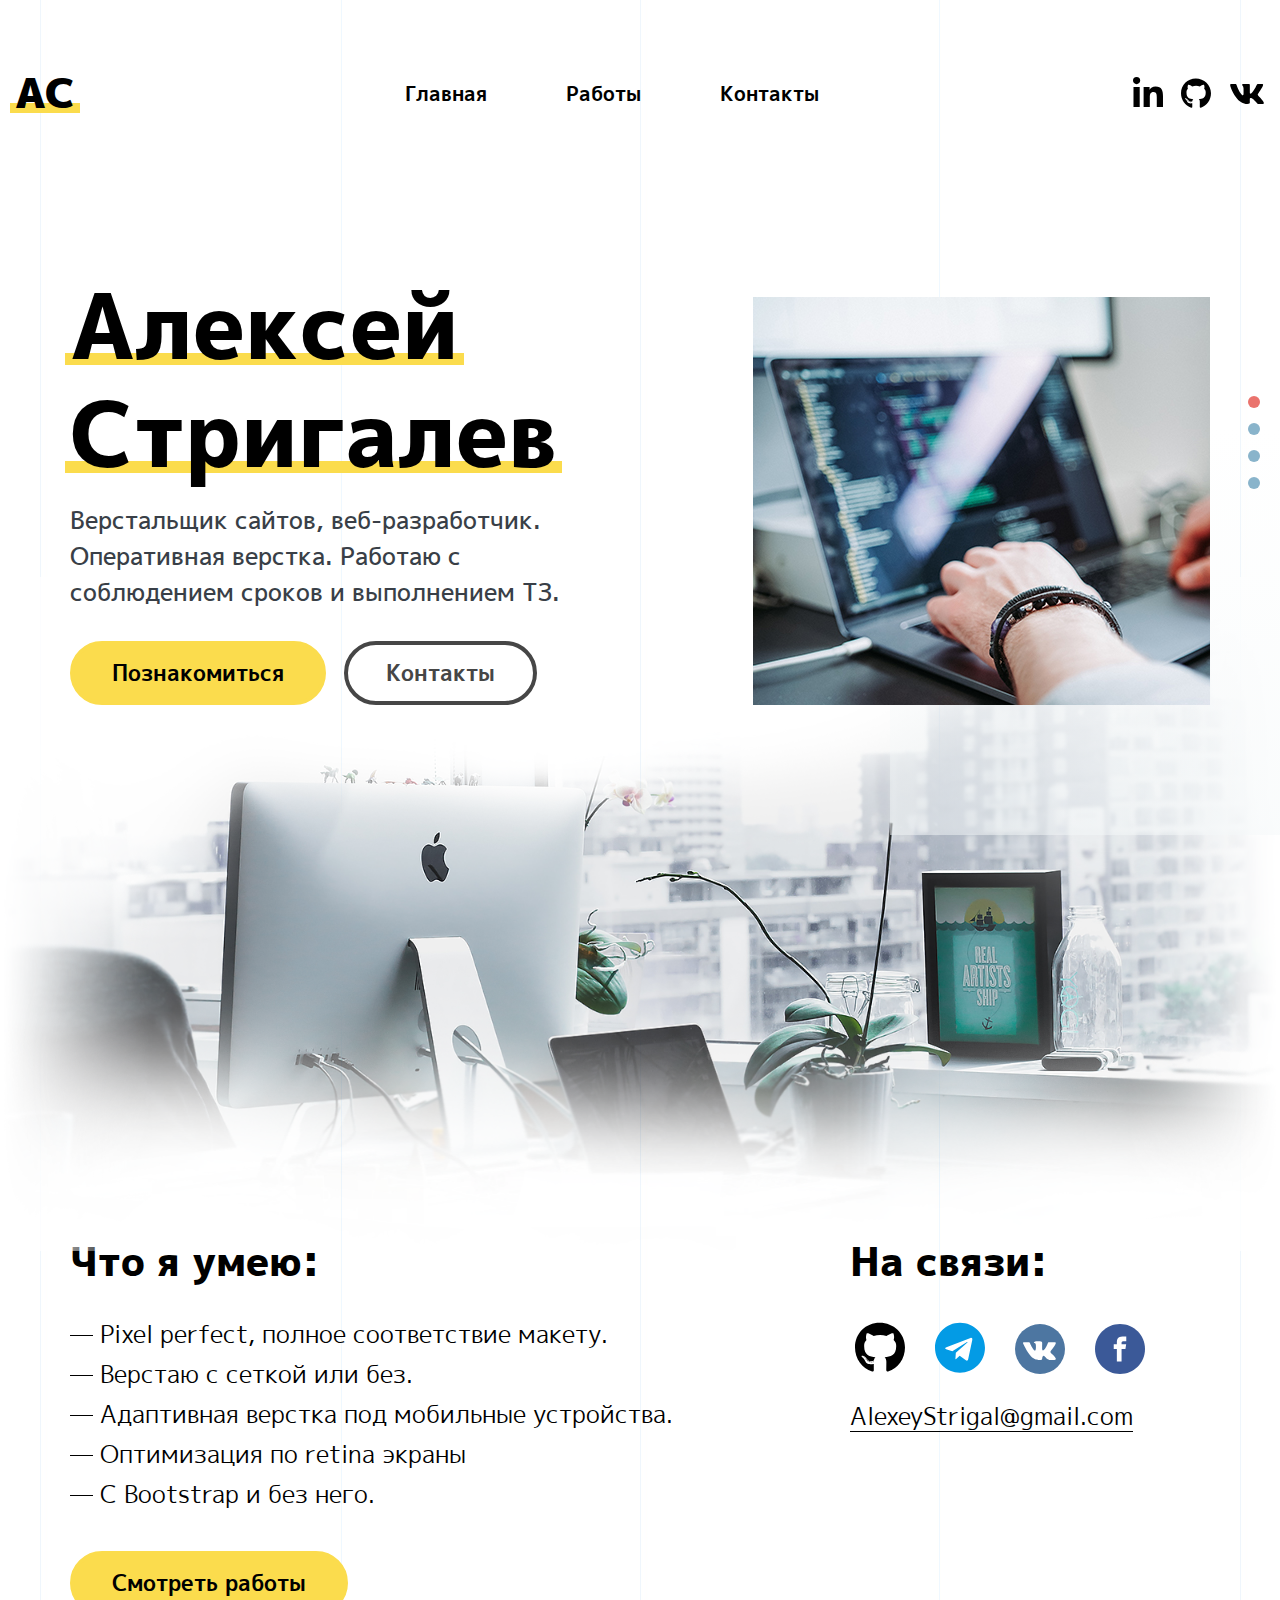
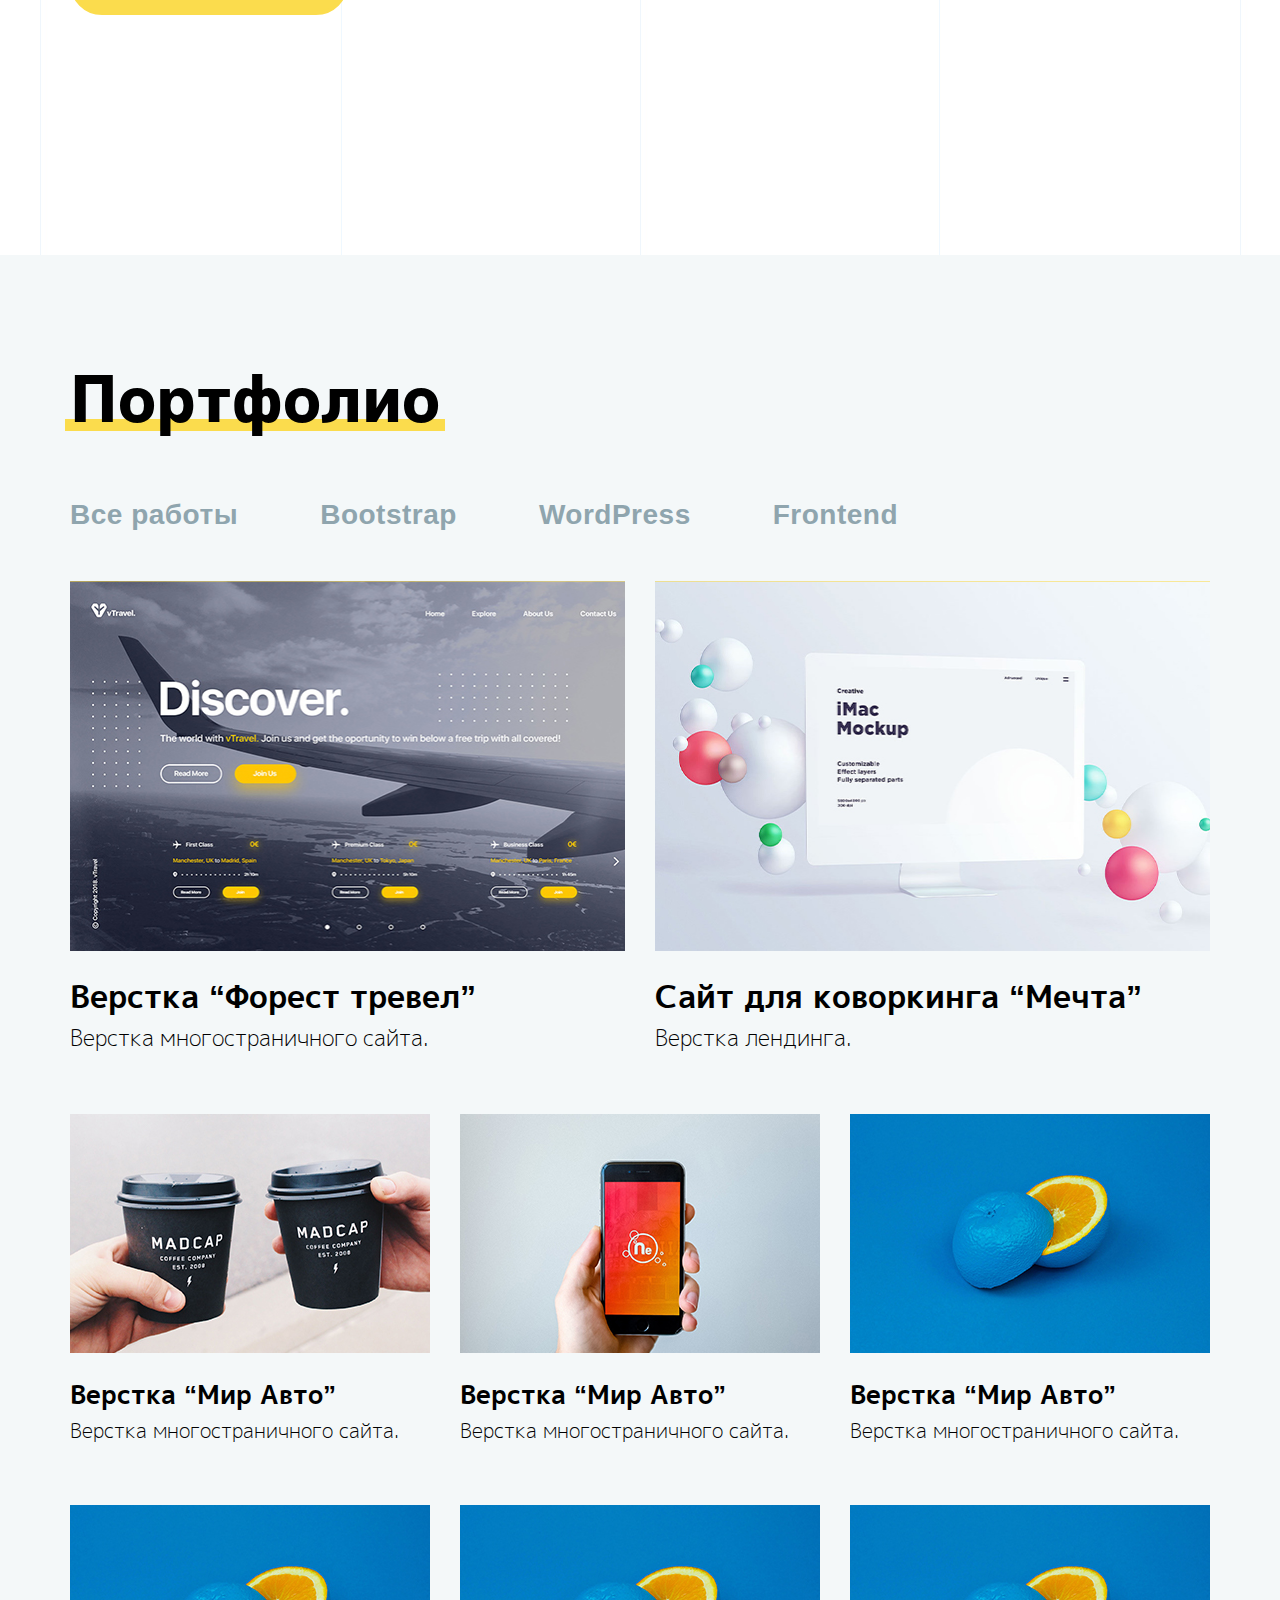
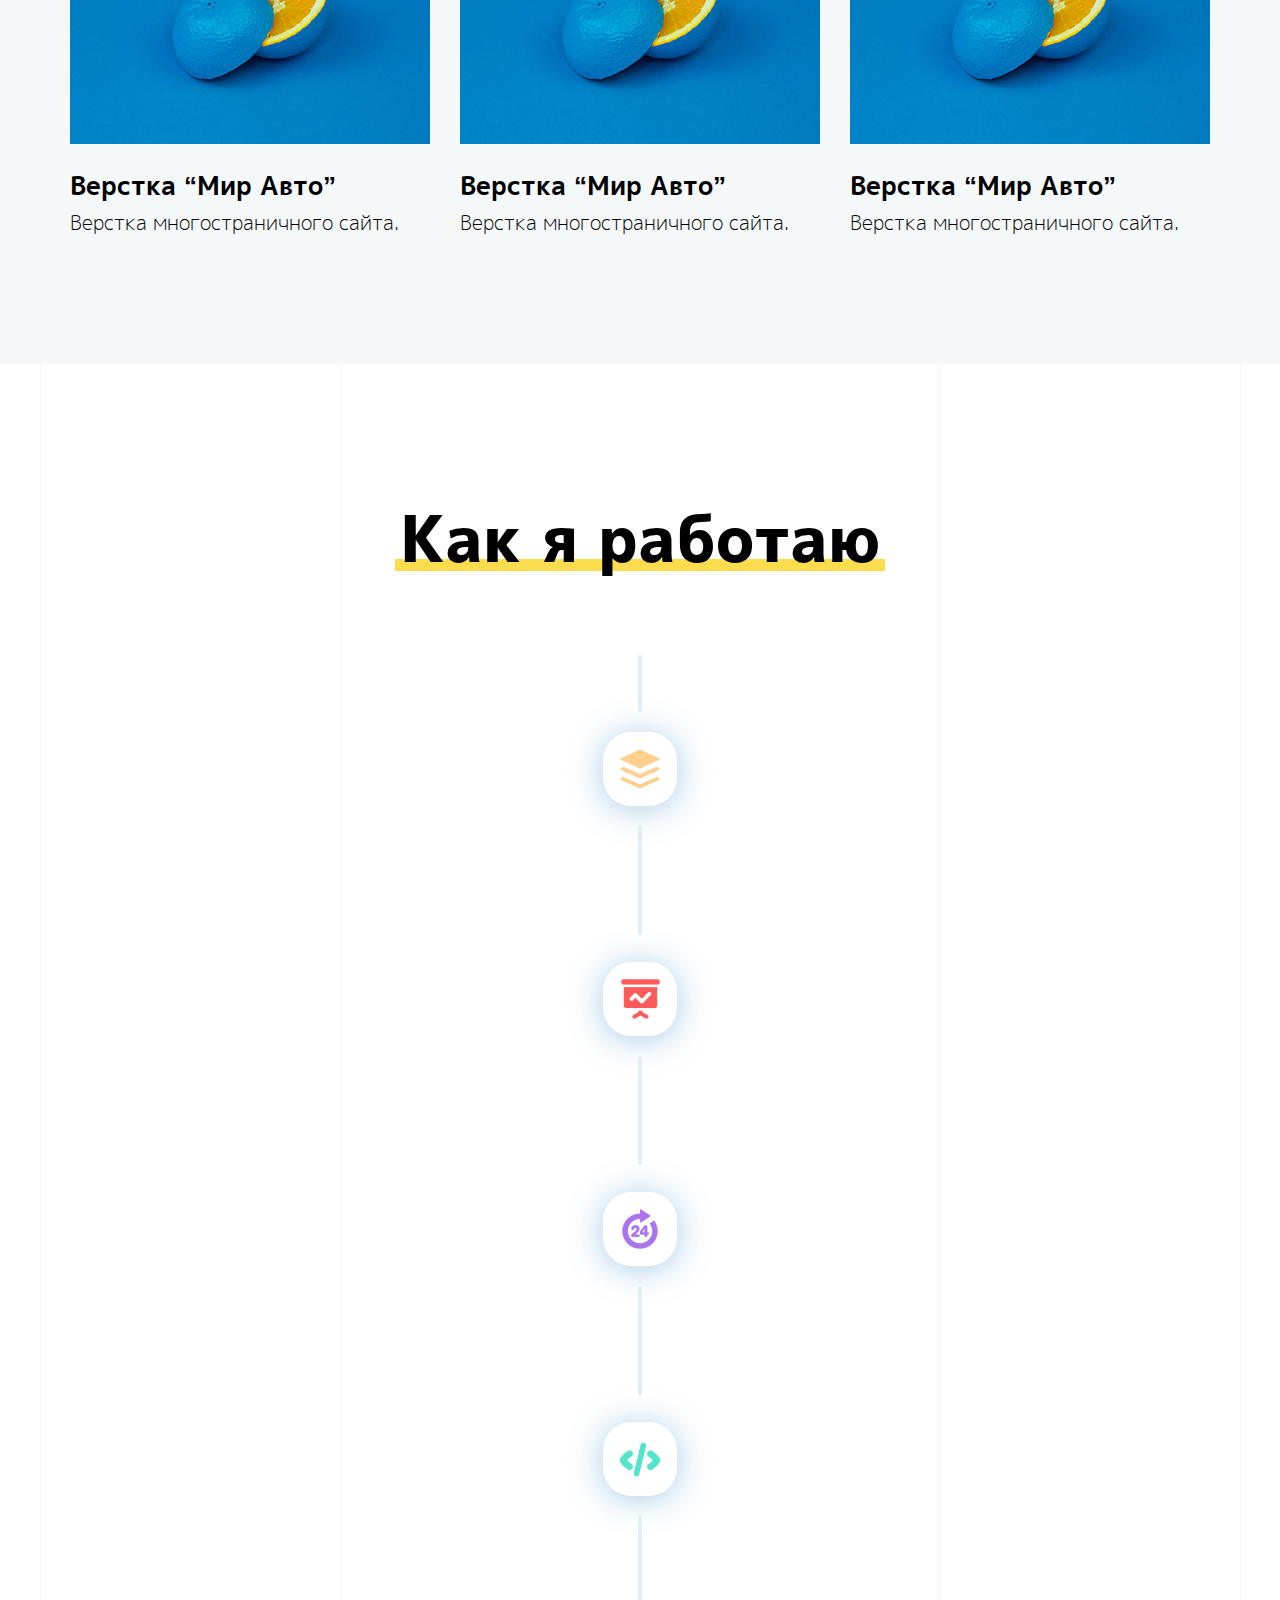
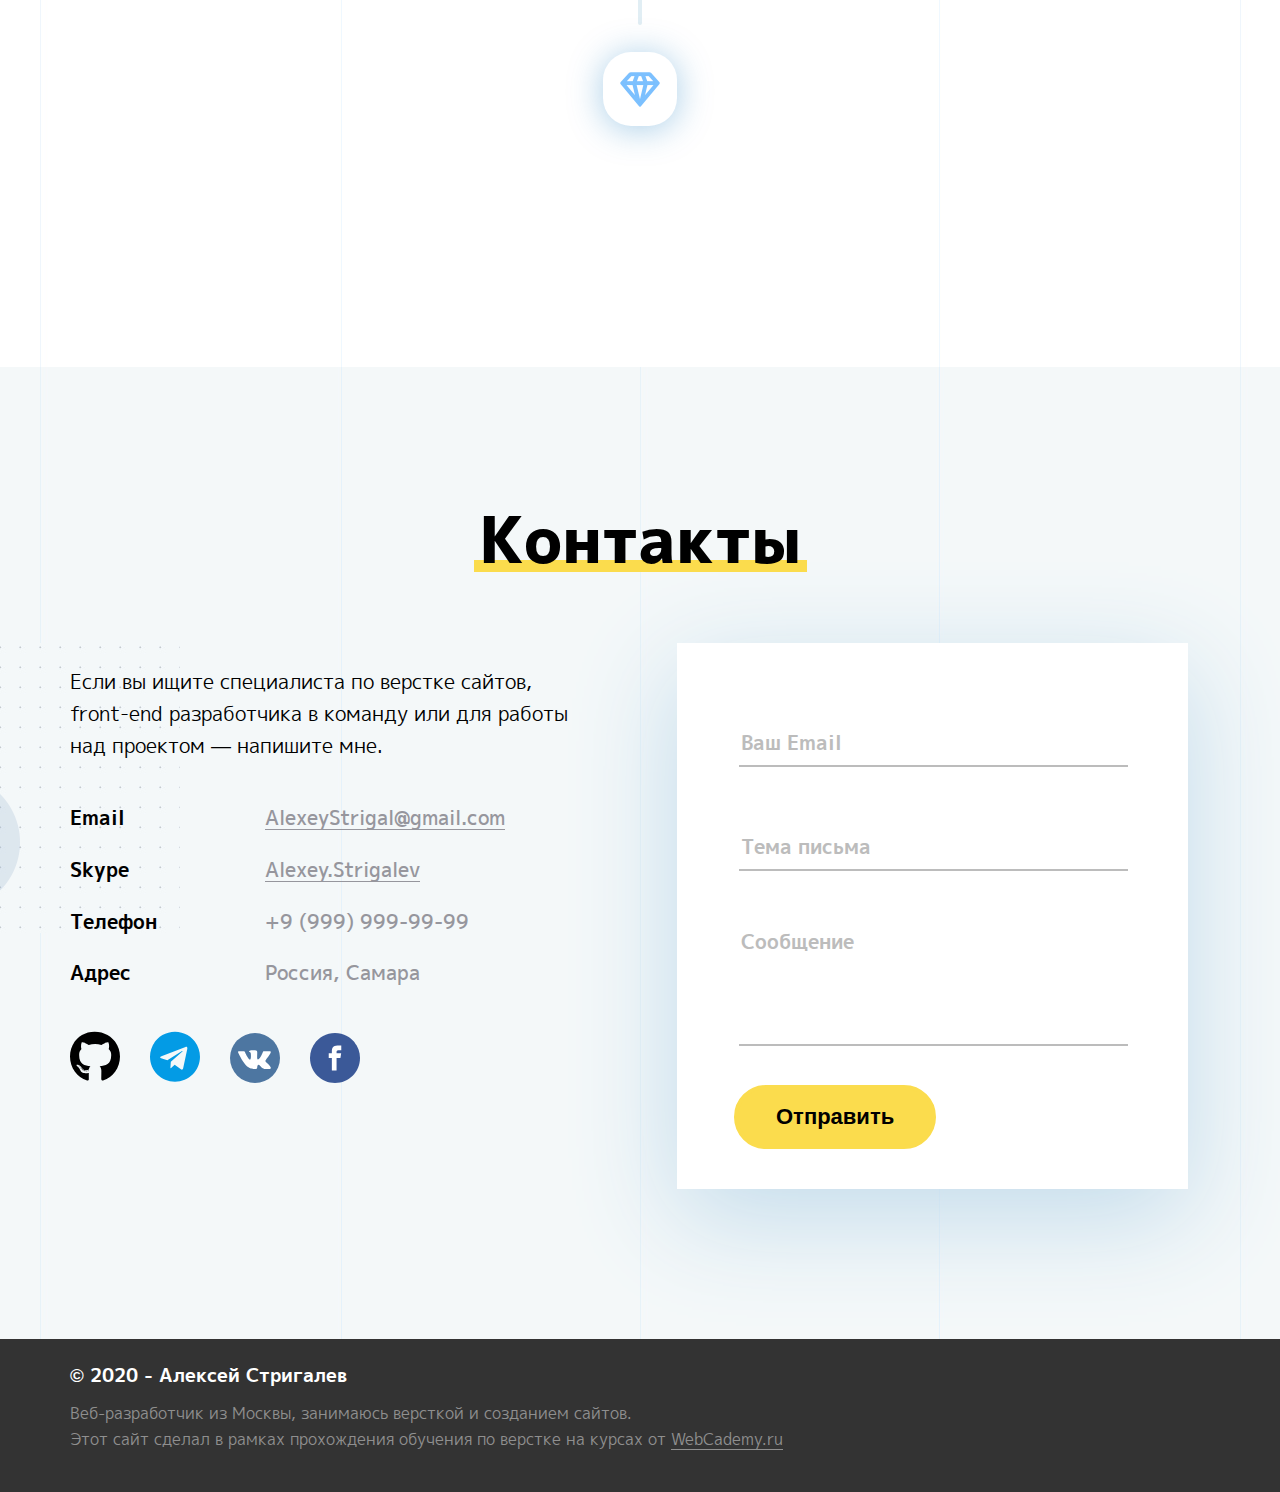
==== docs/index.html @ 42997c9c "fixes02" ====
<!DOCTYPE html>
<html lang="ru">
<head>
    <meta charset="UTF-8">
    <meta name="viewport" content="width=device-width, initial-scale=1.0">
    <title>My Portfolio</title>

    <link rel="stylesheet" href="./fonts/mplus1p/mplus1p.css">
    <link href="https://unpkg.com/aos@2.3.1/dist/aos.css" rel="stylesheet">
    <link rel="shortcut icon" href="./img/main/favicon.png" type="image/x-icon">

    <link rel="stylesheet" href="./css/main.css">
</head>
<body>
    <ul id="page-nav">
        <li class="active">
            <a href="#header"></a>
        </li>
        <li>
            <a href="#portfolio"></a>
        </li>
        <li>
            <a href="#howwork"></a>
        </li>
        <li>
            <a href="#contacts"></a>
        </li>
    </ul>

    <header class="header" id="header">
        <!-- Мобильное меню -->
        <div class="mobile-menu">
            <div class="header-logo underline">
                <a href="./index.html">AC</a>
            </div>
            <nav class="mobile-nav-row">
                <div class="mobile-nav">
                    <a href="#">Услуги</a>
                </div>
                <div class="mobile-nav">
                    <a href="#portfolio">Работы</a>
                </div>
                <div class="mobile-nav">
                    <a href="#contacts">Контакты</a>
                </div>
            </nav>
            <div class="social">
                <a href="#">
                    <svg aria-hidden="true" focusable="false" data-prefix="fab" data-icon="github" class="svg-inline--fa fa-github fa-w-16" role="img" xmlns="http://www.w3.org/2000/svg" viewBox="0 0 496 512"><path fill="currentColor" d="M165.9 397.4c0 2-2.3 3.6-5.2 3.6-3.3.3-5.6-1.3-5.6-3.6 0-2 2.3-3.6 5.2-3.6 3-.3 5.6 1.3 5.6 3.6zm-31.1-4.5c-.7 2 1.3 4.3 4.3 4.9 2.6 1 5.6 0 6.2-2s-1.3-4.3-4.3-5.2c-2.6-.7-5.5.3-6.2 2.3zm44.2-1.7c-2.9.7-4.9 2.6-4.6 4.9.3 2 2.9 3.3 5.9 2.6 2.9-.7 4.9-2.6 4.6-4.6-.3-1.9-3-3.2-5.9-2.9zM244.8 8C106.1 8 0 113.3 0 252c0 110.9 69.8 205.8 169.5 239.2 12.8 2.3 17.3-5.6 17.3-12.1 0-6.2-.3-40.4-.3-61.4 0 0-70 15-84.7-29.8 0 0-11.4-29.1-27.8-36.6 0 0-22.9-15.7 1.6-15.4 0 0 24.9 2 38.6 25.8 21.9 38.6 58.6 27.5 72.9 20.9 2.3-16 8.8-27.1 16-33.7-55.9-6.2-112.3-14.3-112.3-110.5 0-27.5 7.6-41.3 23.6-58.9-2.6-6.5-11.1-33.3 2.6-67.9 20.9-6.5 69 27 69 27 20-5.6 41.5-8.5 62.8-8.5s42.8 2.9 62.8 8.5c0 0 48.1-33.6 69-27 13.7 34.7 5.2 61.4 2.6 67.9 16 17.7 25.8 31.5 25.8 58.9 0 96.5-58.9 104.2-114.8 110.5 9.2 7.9 17 22.9 17 46.4 0 33.7-.3 75.4-.3 83.6 0 6.5 4.6 14.4 17.3 12.1C428.2 457.8 496 362.9 496 252 496 113.3 383.5 8 244.8 8zM97.2 352.9c-1.3 1-1 3.3.7 5.2 1.6 1.6 3.9 2.3 5.2 1 1.3-1 1-3.3-.7-5.2-1.6-1.6-3.9-2.3-5.2-1zm-10.8-8.1c-.7 1.3.3 2.9 2.3 3.9 1.6 1 3.6.7 4.3-.7.7-1.3-.3-2.9-2.3-3.9-2-.6-3.6-.3-4.3.7zm32.4 35.6c-1.6 1.3-1 4.3 1.3 6.2 2.3 2.3 5.2 2.6 6.5 1 1.3-1.3.7-4.3-1.3-6.2-2.2-2.3-5.2-2.6-6.5-1zm-11.4-14.7c-1.6 1-1.6 3.6 0 5.9 1.6 2.3 4.3 3.3 5.6 2.3 1.6-1.3 1.6-3.9 0-6.2-1.4-2.3-4-3.3-5.6-2z"></path></svg>
                </a>
                <a href="#" class="icon-telegram">
                    <svg aria-hidden="true" focusable="false" data-prefix="fab" data-icon="telegram" class="svg-inline--fa fa-telegram fa-w-16" role="img" xmlns="http://www.w3.org/2000/svg" viewBox="0 0 496 512"><path fill="currentColor" d="M248 8C111 8 0 119 0 256s111 248 248 248 248-111 248-248S385 8 248 8zm121.8 169.9l-40.7 191.8c-3 13.6-11.1 16.9-22.4 10.5l-62-45.7-29.9 28.8c-3.3 3.3-6.1 6.1-12.5 6.1l4.4-63.1 114.9-103.8c5-4.4-1.1-6.9-7.7-2.5l-142 89.4-61.2-19.1c-13.3-4.2-13.6-13.3 2.8-19.7l239.1-92.2c11.1-4 20.8 2.7 17.2 19.5z"></path></svg>
                </a>
                <a href="#">
                    <svg version="1.1" id="Capa_1" xmlns="http://www.w3.org/2000/svg" xmlns:xlink="http://www.w3.org/1999/xlink" x="0px" y="0px" viewBox="0 0 112.196 112.196" style="enable-background:new 0 0 112.196 112.196;" xml:space="preserve"><g><g><circle id="XMLID_11_" style="fill:#4D76A1;" cx="56.098" cy="56.098" r="56.098"/></g><path style="fill-rule:evenodd;clip-rule:evenodd;fill:#FFFFFF;" d="M53.979,80.702h4.403c0,0,1.33-0.146,2.009-0.878c0.625-0.672,0.605-1.934,0.605-1.934s-0.086-5.908,2.656-6.778c2.703-0.857,6.174,5.71,9.853,8.235c2.782,1.911,4.896,1.492,4.896,1.492l9.837-0.137c0,0,5.146-0.317,2.706-4.363c-0.2-0.331-1.421-2.993-7.314-8.463c-6.168-5.725-5.342-4.799,2.088-14.702c4.525-6.031,6.334-9.713,5.769-11.29c-0.539-1.502-3.867-1.105-3.867-1.105l-11.076,0.069c0,0-0.821-0.112-1.43,0.252c-0.595,0.357-0.978,1.189-0.978,1.189s-1.753,4.667-4.091,8.636c-4.932,8.375-6.904,8.817-7.71,8.297c-1.875-1.212-1.407-4.869-1.407-7.467c0-8.116,1.231-11.5-2.397-12.376c-1.204-0.291-2.09-0.483-5.169-0.514c-3.952-0.041-7.297,0.012-9.191,0.94c-1.26,0.617-2.232,1.992-1.64,2.071c0.732,0.098,2.39,0.447,3.269,1.644c1.135,1.544,1.095,5.012,1.095,5.012s0.652,9.554-1.523,10.741c-1.493,0.814-3.541-0.848-7.938-8.446c-2.253-3.892-3.954-8.194-3.954-8.194s-0.328-0.804-0.913-1.234c-0.71-0.521-1.702-0.687-1.702-0.687l-10.525,0.069c0,0-1.58,0.044-2.16,0.731c-0.516,0.611-0.041,1.875-0.041,1.875s8.24,19.278,17.57,28.993C44.264,81.287,53.979,80.702,53.979,80.702L53.979,80.702z"/></g></svg>
                </a>
                <a href="#">
                    <svg version="1.1" id="Layer_1" xmlns="http://www.w3.org/2000/svg" xmlns:xlink="http://www.w3.org/1999/xlink" x="0px" y="0px" viewBox="0 0 291.319 291.319" style="enable-background:new 0 0 291.319 291.319;" xml:space="preserve"><g><path style="fill:#3B5998;" d="M145.659,0c80.45,0,145.66,65.219,145.66,145.66c0,80.45-65.21,145.659-145.66,145.659S0,226.109,0,145.66C0,65.219,65.21,0,145.659,0z"/><path style="fill:#FFFFFF;" d="M163.394,100.277h18.772v-27.73h-22.067v0.1c-26.738,0.947-32.218,15.977-32.701,31.763h-0.055v13.847h-18.207v27.156h18.207v72.793h27.439v-72.793h22.477l4.342-27.156h-26.81v-8.366C154.791,104.556,158.341,100.277,163.394,100.277z"/></g></svg>
                </a>
            </div>
            <div class="mobile-menu-email">
                <a href="#">info@webdeveloper.ru</a>
            </div>
        </div>
        <div class="header-overlay"></div>
        <!-- // Мобильное меню -->

        <!-- Навигация -->
        <div class="header-main">
            <div class="header-logo underline">
                <a href="#">AC</a>
            </div>
            <nav class="header-nav">
                <a href="./index.html" class="underline">Главная</a>
                <a href="#portfolio" class="underline">Работы</a>
                <a href="#contacts" class="underline">Контакты</a>
            </nav>
            <div class="header-links">
                <a href="#" class="icon-instagram"><svg aria-hidden="true" focusable="false" data-prefix="fab" data-icon="linkedin-in" class="svg-inline--fa fa-linkedin-in fa-w-14" role="img" xmlns="http://www.w3.org/2000/svg" viewBox="0 0 448 512"><path fill="currentColor" d="M100.28 448H7.4V148.9h92.88zM53.79 108.1C24.09 108.1 0 83.5 0 53.8a53.79 53.79 0 0 1 107.58 0c0 29.7-24.1 54.3-53.79 54.3zM447.9 448h-92.68V302.4c0-34.7-.7-79.2-48.29-79.2-48.29 0-55.69 37.7-55.69 76.7V448h-92.78V148.9h89.08v40.8h1.3c12.4-23.5 42.69-48.3 87.88-48.3 94 0 111.28 61.9 111.28 142.3V448z"></path></svg></a>
                <a href="#" class="icon-github"><svg aria-hidden="true" focusable="false" data-prefix="fab" data-icon="github" class="svg-inline--fa fa-github fa-w-16" role="img" xmlns="http://www.w3.org/2000/svg" viewBox="0 0 496 512"><path fill="currentColor" d="M165.9 397.4c0 2-2.3 3.6-5.2 3.6-3.3.3-5.6-1.3-5.6-3.6 0-2 2.3-3.6 5.2-3.6 3-.3 5.6 1.3 5.6 3.6zm-31.1-4.5c-.7 2 1.3 4.3 4.3 4.9 2.6 1 5.6 0 6.2-2s-1.3-4.3-4.3-5.2c-2.6-.7-5.5.3-6.2 2.3zm44.2-1.7c-2.9.7-4.9 2.6-4.6 4.9.3 2 2.9 3.3 5.9 2.6 2.9-.7 4.9-2.6 4.6-4.6-.3-1.9-3-3.2-5.9-2.9zM244.8 8C106.1 8 0 113.3 0 252c0 110.9 69.8 205.8 169.5 239.2 12.8 2.3 17.3-5.6 17.3-12.1 0-6.2-.3-40.4-.3-61.4 0 0-70 15-84.7-29.8 0 0-11.4-29.1-27.8-36.6 0 0-22.9-15.7 1.6-15.4 0 0 24.9 2 38.6 25.8 21.9 38.6 58.6 27.5 72.9 20.9 2.3-16 8.8-27.1 16-33.7-55.9-6.2-112.3-14.3-112.3-110.5 0-27.5 7.6-41.3 23.6-58.9-2.6-6.5-11.1-33.3 2.6-67.9 20.9-6.5 69 27 69 27 20-5.6 41.5-8.5 62.8-8.5s42.8 2.9 62.8 8.5c0 0 48.1-33.6 69-27 13.7 34.7 5.2 61.4 2.6 67.9 16 17.7 25.8 31.5 25.8 58.9 0 96.5-58.9 104.2-114.8 110.5 9.2 7.9 17 22.9 17 46.4 0 33.7-.3 75.4-.3 83.6 0 6.5 4.6 14.4 17.3 12.1C428.2 457.8 496 362.9 496 252 496 113.3 383.5 8 244.8 8zM97.2 352.9c-1.3 1-1 3.3.7 5.2 1.6 1.6 3.9 2.3 5.2 1 1.3-1 1-3.3-.7-5.2-1.6-1.6-3.9-2.3-5.2-1zm-10.8-8.1c-.7 1.3.3 2.9 2.3 3.9 1.6 1 3.6.7 4.3-.7.7-1.3-.3-2.9-2.3-3.9-2-.6-3.6-.3-4.3.7zm32.4 35.6c-1.6 1.3-1 4.3 1.3 6.2 2.3 2.3 5.2 2.6 6.5 1 1.3-1.3.7-4.3-1.3-6.2-2.2-2.3-5.2-2.6-6.5-1zm-11.4-14.7c-1.6 1-1.6 3.6 0 5.9 1.6 2.3 4.3 3.3 5.6 2.3 1.6-1.3 1.6-3.9 0-6.2-1.4-2.3-4-3.3-5.6-2z"></path></svg></a>
                <a href="#" class="icon-vk"><svg aria-hidden="true" focusable="false" data-prefix="fab" data-icon="vk" class="svg-inline--fa fa-vk fa-w-18" role="img" xmlns="http://www.w3.org/2000/svg" viewBox="0 0 576 512"><path fill="currentColor" d="M545 117.7c3.7-12.5 0-21.7-17.8-21.7h-58.9c-15 0-21.9 7.9-25.6 16.7 0 0-30 73.1-72.4 120.5-13.7 13.7-20 18.1-27.5 18.1-3.7 0-9.4-4.4-9.4-16.9V117.7c0-15-4.2-21.7-16.6-21.7h-92.6c-9.4 0-15 7-15 13.5 0 14.2 21.2 17.5 23.4 57.5v86.8c0 19-3.4 22.5-10.9 22.5-20 0-68.6-73.4-97.4-157.4-5.8-16.3-11.5-22.9-26.6-22.9H38.8c-16.8 0-20.2 7.9-20.2 16.7 0 15.6 20 93.1 93.1 195.5C160.4 378.1 229 416 291.4 416c37.5 0 42.1-8.4 42.1-22.9 0-66.8-3.4-73.1 15.4-73.1 8.7 0 23.7 4.4 58.7 38.1 40 40 46.6 57.9 69 57.9h58.9c16.8 0 25.3-8.4 20.4-25-11.2-34.9-86.9-106.7-90.3-111.5-8.7-11.2-6.2-16.2 0-26.2.1-.1 72-101.3 79.4-135.6z"></path></svg></a>
            </div>
            <div class="toggle-menu"><span></span></div>
        </div>
        <!-- // Навигация -->

        <!-- Обо мне -->
        <div class="header-center">
            <div class="container">
                <div class="header-center-row">
                    <div class="about">
                        <h1 class="title-h1">
                            <span class="underline">Алексей</span><br><span class="underline">Стригалев</span>
                        </h1>
                        <div class="about-desk">
                            <p>Верстальщик сайтов, веб-разработчик. Оперативная верстка. Работаю с соблюдением сроков и выполнением ТЗ.</p>
                        </div>
                        <div class="about-btn-row">
                            <a href="#acquaintance" class="btn">Познакомиться</a>
                            <a href="#contacts" class="btn btn-light">Контакты</a>
                        </div>
                    </div>
                    <div class="header-foto">
                        <!-- <img src="./img/main/foto.jpg" alt="Foto"> -->
                    </div>
                    <div class="header-foto-overlay"></div>
                </div>
            </div>
        </div>

        <div class="header-img">
            <img src="./img/main/header/BG-header.png" alt="bg-img">
        </div>

        <div class="header-skills" id="acquaintance">
            <div class="container">
                <div class="header-skills-row">
                    <div class="skills-desc">
                        <h3 class="title-h3">Что я умею:</h3>
                        <ul class="skills">
                            <li>Pixel perfect, полное соответствие макету.</li>
                            <li>Верстаю с сеткой или без.</li>
                            <li>Адаптивная верстка под мобильные устройства.</li>
                            <li>Оптимизация по retina экраны</li>
                            <li>С Bootstrap и без него.</li>
                        </ul>
                        <a href="#portfolio" class="btn">Смотреть работы</a>
                    </div>
                    <div class="header-skills-contacts">
                        <h3 class="title-h3">На связи:</h3>
                        <div class="social">
                            <a href="#">
                                <svg aria-hidden="true" focusable="false" data-prefix="fab" data-icon="github" class="svg-inline--fa fa-github fa-w-16" role="img" xmlns="http://www.w3.org/2000/svg" viewBox="0 0 496 512"><path fill="currentColor" d="M165.9 397.4c0 2-2.3 3.6-5.2 3.6-3.3.3-5.6-1.3-5.6-3.6 0-2 2.3-3.6 5.2-3.6 3-.3 5.6 1.3 5.6 3.6zm-31.1-4.5c-.7 2 1.3 4.3 4.3 4.9 2.6 1 5.6 0 6.2-2s-1.3-4.3-4.3-5.2c-2.6-.7-5.5.3-6.2 2.3zm44.2-1.7c-2.9.7-4.9 2.6-4.6 4.9.3 2 2.9 3.3 5.9 2.6 2.9-.7 4.9-2.6 4.6-4.6-.3-1.9-3-3.2-5.9-2.9zM244.8 8C106.1 8 0 113.3 0 252c0 110.9 69.8 205.8 169.5 239.2 12.8 2.3 17.3-5.6 17.3-12.1 0-6.2-.3-40.4-.3-61.4 0 0-70 15-84.7-29.8 0 0-11.4-29.1-27.8-36.6 0 0-22.9-15.7 1.6-15.4 0 0 24.9 2 38.6 25.8 21.9 38.6 58.6 27.5 72.9 20.9 2.3-16 8.8-27.1 16-33.7-55.9-6.2-112.3-14.3-112.3-110.5 0-27.5 7.6-41.3 23.6-58.9-2.6-6.5-11.1-33.3 2.6-67.9 20.9-6.5 69 27 69 27 20-5.6 41.5-8.5 62.8-8.5s42.8 2.9 62.8 8.5c0 0 48.1-33.6 69-27 13.7 34.7 5.2 61.4 2.6 67.9 16 17.7 25.8 31.5 25.8 58.9 0 96.5-58.9 104.2-114.8 110.5 9.2 7.9 17 22.9 17 46.4 0 33.7-.3 75.4-.3 83.6 0 6.5 4.6 14.4 17.3 12.1C428.2 457.8 496 362.9 496 252 496 113.3 383.5 8 244.8 8zM97.2 352.9c-1.3 1-1 3.3.7 5.2 1.6 1.6 3.9 2.3 5.2 1 1.3-1 1-3.3-.7-5.2-1.6-1.6-3.9-2.3-5.2-1zm-10.8-8.1c-.7 1.3.3 2.9 2.3 3.9 1.6 1 3.6.7 4.3-.7.7-1.3-.3-2.9-2.3-3.9-2-.6-3.6-.3-4.3.7zm32.4 35.6c-1.6 1.3-1 4.3 1.3 6.2 2.3 2.3 5.2 2.6 6.5 1 1.3-1.3.7-4.3-1.3-6.2-2.2-2.3-5.2-2.6-6.5-1zm-11.4-14.7c-1.6 1-1.6 3.6 0 5.9 1.6 2.3 4.3 3.3 5.6 2.3 1.6-1.3 1.6-3.9 0-6.2-1.4-2.3-4-3.3-5.6-2z"></path></svg>
                            </a>
                            <a href="#" class="icon-telegram">
                                <svg aria-hidden="true" focusable="false" data-prefix="fab" data-icon="telegram" class="svg-inline--fa fa-telegram fa-w-16" role="img" xmlns="http://www.w3.org/2000/svg" viewBox="0 0 496 512"><path fill="currentColor" d="M248 8C111 8 0 119 0 256s111 248 248 248 248-111 248-248S385 8 248 8zm121.8 169.9l-40.7 191.8c-3 13.6-11.1 16.9-22.4 10.5l-62-45.7-29.9 28.8c-3.3 3.3-6.1 6.1-12.5 6.1l4.4-63.1 114.9-103.8c5-4.4-1.1-6.9-7.7-2.5l-142 89.4-61.2-19.1c-13.3-4.2-13.6-13.3 2.8-19.7l239.1-92.2c11.1-4 20.8 2.7 17.2 19.5z"></path></svg>
                            </a>
                            <a href="#">
                                <svg version="1.1" id="Capa_1" xmlns="http://www.w3.org/2000/svg" xmlns:xlink="http://www.w3.org/1999/xlink" x="0px" y="0px" viewBox="0 0 112.196 112.196" style="enable-background:new 0 0 112.196 112.196;" xml:space="preserve"><g><g><circle id="XMLID_11_" style="fill:#4D76A1;" cx="56.098" cy="56.098" r="56.098"/></g><path style="fill-rule:evenodd;clip-rule:evenodd;fill:#FFFFFF;" d="M53.979,80.702h4.403c0,0,1.33-0.146,2.009-0.878c0.625-0.672,0.605-1.934,0.605-1.934s-0.086-5.908,2.656-6.778c2.703-0.857,6.174,5.71,9.853,8.235c2.782,1.911,4.896,1.492,4.896,1.492l9.837-0.137c0,0,5.146-0.317,2.706-4.363c-0.2-0.331-1.421-2.993-7.314-8.463c-6.168-5.725-5.342-4.799,2.088-14.702c4.525-6.031,6.334-9.713,5.769-11.29c-0.539-1.502-3.867-1.105-3.867-1.105l-11.076,0.069c0,0-0.821-0.112-1.43,0.252c-0.595,0.357-0.978,1.189-0.978,1.189s-1.753,4.667-4.091,8.636c-4.932,8.375-6.904,8.817-7.71,8.297c-1.875-1.212-1.407-4.869-1.407-7.467c0-8.116,1.231-11.5-2.397-12.376c-1.204-0.291-2.09-0.483-5.169-0.514c-3.952-0.041-7.297,0.012-9.191,0.94c-1.26,0.617-2.232,1.992-1.64,2.071c0.732,0.098,2.39,0.447,3.269,1.644c1.135,1.544,1.095,5.012,1.095,5.012s0.652,9.554-1.523,10.741c-1.493,0.814-3.541-0.848-7.938-8.446c-2.253-3.892-3.954-8.194-3.954-8.194s-0.328-0.804-0.913-1.234c-0.71-0.521-1.702-0.687-1.702-0.687l-10.525,0.069c0,0-1.58,0.044-2.16,0.731c-0.516,0.611-0.041,1.875-0.041,1.875s8.24,19.278,17.57,28.993C44.264,81.287,53.979,80.702,53.979,80.702L53.979,80.702z"/></g></svg>
                            </a>
                            <a href="#">
                                <svg version="1.1" id="Layer_1" xmlns="http://www.w3.org/2000/svg" xmlns:xlink="http://www.w3.org/1999/xlink" x="0px" y="0px" viewBox="0 0 291.319 291.319" style="enable-background:new 0 0 291.319 291.319;" xml:space="preserve"><g><path style="fill:#3B5998;" d="M145.659,0c80.45,0,145.66,65.219,145.66,145.66c0,80.45-65.21,145.659-145.66,145.659S0,226.109,0,145.66C0,65.219,65.21,0,145.659,0z"/><path style="fill:#FFFFFF;" d="M163.394,100.277h18.772v-27.73h-22.067v0.1c-26.738,0.947-32.218,15.977-32.701,31.763h-0.055v13.847h-18.207v27.156h18.207v72.793h27.439v-72.793h22.477l4.342-27.156h-26.81v-8.366C154.791,104.556,158.341,100.277,163.394,100.277z"/></g></svg>
                            </a>
                        </div>
                        <div class="header-skills-email">
                            <a href="mailto:AlexeyStrigal@gmail.com">AlexeyStrigal@gmail.com</a>
                        </div>
                    </div>
                </div>
            </div>
        </>
        <!-- // Обо мне -->
    </header>

    <section class="portfolio" id="portfolio">
        <div class="container">
            <div class="portfolio-row">
                <h2 class="title-h2 underline"> Портфолио</h2>
                <div class="jobs-wrapper">

                    <div class="portfolio-menu">
                        <button class="control-active" data-filter="all">Все работы</button>
                        <button data-filter=".boots">Bootstrap</button>
                        <button data-filter=".wp">WordPress</button>
                        <button data-filter=".frontend">Frontend</button>
                    </div>

                    <div class="portfolio-cards-row" id="portfolio-card">
                        <a class="mix wp boots" href="#"><div class="portfolio-card portfolio-card-big">
                            <div class="portfolio-card-img">
                                <button>Смотреть проект</button>
                                <img src="./img/main/cards/forest-travel.jpg" alt="Мир авто">
                            </div>
                            <div class="portfolio-card-title">
                                <h3>Верстка “Форест тревел”</h3>
                                <p>Верстка многостраничного сайта. </p>
                            </div>
                        </div></a>
                        <a class="mix wp boots" href="#"><div class="portfolio-card portfolio-card-big">
                            <div class="portfolio-card-img">
                                <button>Смотреть проект</button>
                                <img src="./img/main/cards/dream.jpg" alt="Мир авто">
                            </div>
                            <div class="portfolio-card-title">
                                <h3>Сайт для коворкинга “Мечта”</h3>
                                <p>Верстка лендинга.</p>
                            </div>
                        </div></a>
                        <a class="mix frontend" href="#"><div class="portfolio-card">
                            <div class="portfolio-card-img">
                                <button>Смотреть проект</button>
                                <img src="./img/main/cards/avto-world01.jpg" alt="Мир авто">
                            </div>
                            <div class="portfolio-card-title">
                                <h3>Верстка “Мир Авто”</h3>
                                <p>Верстка многостраничного сайта. </p>
                            </div>
                        </div></a>
                        <a class="mix boots frontend" href="#"><div class="portfolio-card">
                            <div class="portfolio-card-img">
                                <button>Смотреть проект</button>
                                <img src="./img/main/cards/avto-world02.jpg" alt="Мир авто">
                            </div>
                            <div class="portfolio-card-title">
                                <h3>Верстка “Мир Авто”</h3>
                                <p>Верстка многостраничного сайта. </p>
                            </div>
                        </div></a>
                        <a class="mix wp frontend" href="#"><div class="portfolio-card">
                            <div class="portfolio-card-img">
                                <button>Смотреть проект</button>
                                <img src="./img/main/cards/avto-world03.jpg" alt="Мир авто">
                            </div>
                            <div class="portfolio-card-title">
                                <h3>Верстка “Мир Авто”</h3>
                                <p>Верстка многостраничного сайта. </p>
                            </div>
                        </div></a>
                        <a class="mix wp frontend" href="#"><div class="portfolio-card hide-card">
                            <div class="portfolio-card-img">
                                <button>Смотреть проект</button>
                                <img src="./img/main/cards/avto-world03.jpg" alt="Мир авто">
                            </div>
                            <div class="portfolio-card-title">
                                <h3>Верстка “Мир Авто”</h3>
                                <p>Верстка многостраничного сайта. </p>
                            </div>
                        </div></a>
                        <a class="mix wp frontend" href="#"><div class="portfolio-card hide-card">
                            <div class="portfolio-card-img">
                                <button>Смотреть проект</button>
                                <img src="./img/main/cards/avto-world03.jpg" alt="Мир авто">
                            </div>
                            <div class="portfolio-card-title">
                                <h3>Верстка “Мир Авто”</h3>
                                <p>Верстка многостраничного сайта. </p>
                            </div>
                        </div></a>
                        <a class="mix wp frontend" href="#"><div class="portfolio-card hide-card">
                            <div class="portfolio-card-img">
                                <button>Смотреть проект</button>
                                <img src="./img/main/cards/avto-world03.jpg" alt="Мир авто">
                            </div>
                            <div class="portfolio-card-title">
                                <h3>Верстка “Мир Авто”</h3>
                                <p>Верстка многостраничного сайта. </p>
                            </div>
                        </div></a>
                    </div>

                </div>
                <a href="#portfolio" class="all-jobs-link">Смотреть все работы</a>
            </div>
        </div>
    </section>

    <section class="section-work" id="howwork">
        <div class="container">
            <h2 class="title-h2 underline">Как я работаю</h2>
            <div class="work-timeline">

                <div class="work-timeline-row">
                    <div class="work-timeline-desc" data-aos="fade-right" data-aos-duration="1000">
                        <h3 class="underline">Оцениваю макет</h3>
                        <p>Оцениваю объем работы, сложность, нюансы. Задаю вопросы.</p>
                        <p class="work-timeline-time">Время: 2 - 4 часа</p>
                    </div>
                    <div class="work-timeline-img">
                        <img src="./img/main/work/timeline-icon01.jpg" alt="Иконка">
                    </div>
                </div>

                <div class="work-timeline-row">
                    <div class="work-timeline-desc" data-aos="fade-left" data-aos-duration="1000">
                        <h3 class="underline">ТЗ, смета и график работ</h3>
                        <p>Согласовываем техническое задание и график работ по проекту. Осмечиваю стоимость по этапам работы.</p>
                        <p class="work-timeline-time">Время: 2 - 4 часа</p>
                    </div>
                    <div class="work-timeline-img">
                        <img src="./img/main/work/timeline-icon02.jpg" alt="Иконка">
                    </div>
                </div>

                <div class="work-timeline-row">
                    <div class="work-timeline-desc" data-aos="fade-right" data-aos-duration="1000">
                        <h3 class="underline">Вы держите руку на пульсе</h3>
                        <p>Выдаю клиенту доступ к GitHub репозиторию и доске Trello. Вы в любое время можете видеть актуальное состояние проекта и задач.</p>
                        <p class="work-timeline-time">Время: 2 - 4 часа</p>
                    </div>
                    <div class="work-timeline-img">
                        <img src="./img/main/work/timeline-icon03.jpg" alt="Иконка">
                    </div>
                </div>

                <div class="work-timeline-row">
                    <div class="work-timeline-desc" data-aos="fade-left" data-aos-duration="1000">
                        <h3 class="underline">Выполняю каждый этап</h3>
                        <p>Поочередно выполняю каждый этап работы. Передаю результаты. Заказчик производит поэтапную оплату.</p>
                        <p class="work-timeline-time">Время: 2 - 4 часа</p>
                    </div>
                    <div class="work-timeline-img">
                        <img src="./img/main/work/timeline-icon04.jpg" alt="Иконка">
                    </div>
                </div>

                <div class="work-timeline-row">
                    <div class="work-timeline-desc" data-aos="fade-right" data-aos-duration="1000">
                        <h3 class="underline">Финальное ревью проекта</h3>
                        <p>Проект готов. Финальное ревью и полировка до идеального состояния. Передаю файлы проекта, заливаю сайт на хостинг заказчика.</p>
                        <p class="work-timeline-time">Время: 2 - 4 часа</p>
                    </div>
                    <div class="work-timeline-img">
                        <img src="./img/main/work/timeline-icon05.jpg" alt="Иконка">
                    </div>
                </div>

            </div>
        </div>
    </section>

    <section class="section-contacts" id="contacts">
        <div class="container">
            <div class="contacts-bg-img move-quot">
                <img src="./img/main/contacts/contacts-bg-img.png" alt="img">
            </div>
            <h2 class="title-h2 underline">Контакты</h2>
            <div class="contacts-row">
                <div class="contacts-desc">
                    <div class="contacts-paragraph">
                        <p>Если вы ищите специалиста по верстке сайтов, front-end разработчика в команду или для работы над проектом —  напишите мне.
                        </p>                        
                    </div>

                    <ul class="contacts-list">
                        <li class="contacts-list-item">
                            <div class="contact-name">
                                Email
                            </div>
                            <div class="contact-desc">
                                <a href="mailto:AlexeyStrigal@gmail.com">AlexeyStrigal@gmail.com</a>
                            </div>
                        </li>

                        <li class="contacts-list-item">
                            <div class="contact-name">
                                Skype
                            </div>
                            <div class="contact-desc">
                                <a href="#">Alexey.Strigalev</a>
                            </div>
                        </li>

                        <li class="contacts-list-item">
                            <div class="contact-name">
                                Телефон
                            </div>
                            <div class="contact-desc">
                                +9 (999) 999-99-99
                            </div>
                        </li>

                        <li class="contacts-list-item">
                            <div class="contact-name">
                                Адрес
                            </div>
                            <div class="contact-desc">
                                Россия, Самара
                            </div>
                        </li>
                    </ul>

                    <div class="social">
                        <a href="#">
                            <svg aria-hidden="true" focusable="false" data-prefix="fab" data-icon="github" class="svg-inline--fa fa-github fa-w-16" role="img" xmlns="http://www.w3.org/2000/svg" viewBox="0 0 496 512"><path fill="currentColor" d="M165.9 397.4c0 2-2.3 3.6-5.2 3.6-3.3.3-5.6-1.3-5.6-3.6 0-2 2.3-3.6 5.2-3.6 3-.3 5.6 1.3 5.6 3.6zm-31.1-4.5c-.7 2 1.3 4.3 4.3 4.9 2.6 1 5.6 0 6.2-2s-1.3-4.3-4.3-5.2c-2.6-.7-5.5.3-6.2 2.3zm44.2-1.7c-2.9.7-4.9 2.6-4.6 4.9.3 2 2.9 3.3 5.9 2.6 2.9-.7 4.9-2.6 4.6-4.6-.3-1.9-3-3.2-5.9-2.9zM244.8 8C106.1 8 0 113.3 0 252c0 110.9 69.8 205.8 169.5 239.2 12.8 2.3 17.3-5.6 17.3-12.1 0-6.2-.3-40.4-.3-61.4 0 0-70 15-84.7-29.8 0 0-11.4-29.1-27.8-36.6 0 0-22.9-15.7 1.6-15.4 0 0 24.9 2 38.6 25.8 21.9 38.6 58.6 27.5 72.9 20.9 2.3-16 8.8-27.1 16-33.7-55.9-6.2-112.3-14.3-112.3-110.5 0-27.5 7.6-41.3 23.6-58.9-2.6-6.5-11.1-33.3 2.6-67.9 20.9-6.5 69 27 69 27 20-5.6 41.5-8.5 62.8-8.5s42.8 2.9 62.8 8.5c0 0 48.1-33.6 69-27 13.7 34.7 5.2 61.4 2.6 67.9 16 17.7 25.8 31.5 25.8 58.9 0 96.5-58.9 104.2-114.8 110.5 9.2 7.9 17 22.9 17 46.4 0 33.7-.3 75.4-.3 83.6 0 6.5 4.6 14.4 17.3 12.1C428.2 457.8 496 362.9 496 252 496 113.3 383.5 8 244.8 8zM97.2 352.9c-1.3 1-1 3.3.7 5.2 1.6 1.6 3.9 2.3 5.2 1 1.3-1 1-3.3-.7-5.2-1.6-1.6-3.9-2.3-5.2-1zm-10.8-8.1c-.7 1.3.3 2.9 2.3 3.9 1.6 1 3.6.7 4.3-.7.7-1.3-.3-2.9-2.3-3.9-2-.6-3.6-.3-4.3.7zm32.4 35.6c-1.6 1.3-1 4.3 1.3 6.2 2.3 2.3 5.2 2.6 6.5 1 1.3-1.3.7-4.3-1.3-6.2-2.2-2.3-5.2-2.6-6.5-1zm-11.4-14.7c-1.6 1-1.6 3.6 0 5.9 1.6 2.3 4.3 3.3 5.6 2.3 1.6-1.3 1.6-3.9 0-6.2-1.4-2.3-4-3.3-5.6-2z"></path></svg>
                        </a>
                        <a href="#" class="icon-telegram">
                            <svg aria-hidden="true" focusable="false" data-prefix="fab" data-icon="telegram" class="svg-inline--fa fa-telegram fa-w-16" role="img" xmlns="http://www.w3.org/2000/svg" viewBox="0 0 496 512"><path fill="currentColor" d="M248 8C111 8 0 119 0 256s111 248 248 248 248-111 248-248S385 8 248 8zm121.8 169.9l-40.7 191.8c-3 13.6-11.1 16.9-22.4 10.5l-62-45.7-29.9 28.8c-3.3 3.3-6.1 6.1-12.5 6.1l4.4-63.1 114.9-103.8c5-4.4-1.1-6.9-7.7-2.5l-142 89.4-61.2-19.1c-13.3-4.2-13.6-13.3 2.8-19.7l239.1-92.2c11.1-4 20.8 2.7 17.2 19.5z"></path></svg>
                        </a>
                        <a href="#">
                            <svg version="1.1" id="Capa_1" xmlns="http://www.w3.org/2000/svg" xmlns:xlink="http://www.w3.org/1999/xlink" x="0px" y="0px" viewBox="0 0 112.196 112.196" style="enable-background:new 0 0 112.196 112.196;" xml:space="preserve"><g><g><circle id="XMLID_11_" style="fill:#4D76A1;" cx="56.098" cy="56.098" r="56.098"/></g><path style="fill-rule:evenodd;clip-rule:evenodd;fill:#FFFFFF;" d="M53.979,80.702h4.403c0,0,1.33-0.146,2.009-0.878c0.625-0.672,0.605-1.934,0.605-1.934s-0.086-5.908,2.656-6.778c2.703-0.857,6.174,5.71,9.853,8.235c2.782,1.911,4.896,1.492,4.896,1.492l9.837-0.137c0,0,5.146-0.317,2.706-4.363c-0.2-0.331-1.421-2.993-7.314-8.463c-6.168-5.725-5.342-4.799,2.088-14.702c4.525-6.031,6.334-9.713,5.769-11.29c-0.539-1.502-3.867-1.105-3.867-1.105l-11.076,0.069c0,0-0.821-0.112-1.43,0.252c-0.595,0.357-0.978,1.189-0.978,1.189s-1.753,4.667-4.091,8.636c-4.932,8.375-6.904,8.817-7.71,8.297c-1.875-1.212-1.407-4.869-1.407-7.467c0-8.116,1.231-11.5-2.397-12.376c-1.204-0.291-2.09-0.483-5.169-0.514c-3.952-0.041-7.297,0.012-9.191,0.94c-1.26,0.617-2.232,1.992-1.64,2.071c0.732,0.098,2.39,0.447,3.269,1.644c1.135,1.544,1.095,5.012,1.095,5.012s0.652,9.554-1.523,10.741c-1.493,0.814-3.541-0.848-7.938-8.446c-2.253-3.892-3.954-8.194-3.954-8.194s-0.328-0.804-0.913-1.234c-0.71-0.521-1.702-0.687-1.702-0.687l-10.525,0.069c0,0-1.58,0.044-2.16,0.731c-0.516,0.611-0.041,1.875-0.041,1.875s8.24,19.278,17.57,28.993C44.264,81.287,53.979,80.702,53.979,80.702L53.979,80.702z"/></g></svg>
                        </a>
                        <a href="#">
                            <svg version="1.1" id="Layer_1" xmlns="http://www.w3.org/2000/svg" xmlns:xlink="http://www.w3.org/1999/xlink" x="0px" y="0px" viewBox="0 0 291.319 291.319" style="enable-background:new 0 0 291.319 291.319;" xml:space="preserve"><g><path style="fill:#3B5998;" d="M145.659,0c80.45,0,145.66,65.219,145.66,145.66c0,80.45-65.21,145.659-145.66,145.659S0,226.109,0,145.66C0,65.219,65.21,0,145.659,0z"/><path style="fill:#FFFFFF;" d="M163.394,100.277h18.772v-27.73h-22.067v0.1c-26.738,0.947-32.218,15.977-32.701,31.763h-0.055v13.847h-18.207v27.156h18.207v72.793h27.439v-72.793h22.477l4.342-27.156h-26.81v-8.366C154.791,104.556,158.341,100.277,163.394,100.277z"/></g></svg>
                        </a>
                    </div>
                </div>

                <div class="contacts-form-row">
                    <form class="contacts-form" action="">
                        <div class="form-item">
                            <span class="fake-placeholder">Ваш Email</span>   
                            <input class="form-field" type="email" name="email">
                        </div>

                        <div class="form-item">
                            <span class="fake-placeholder">Тема письма</span> 
                            <input class="form-field" type="text" name="subject">
                        </div>

                        <div class="form-item">
                            <span class="fake-placeholder last">Сообщение</span> 
                            <textarea class="form-field" name="message"></textarea>
                        </div>

                        <div class="form-btn">
                            <button class="btn" type="submit">Отправить</button>
                        </div>
                    </form>
                    <div id="answer"></div>
                </div>
            </div>
        </div>
    </section>

    <footer class="footer">
        <div class="container">
            <h3>&copy; 2020 - Алексей Стригалев</h3>
            <p>Веб-разработчик из Москвы, занимаюсь версткой и созданием сайтов.</p>
            <p>Этот сайт сделал в рамках прохождения обучения по верстке на курсах от <a href="https://webcademy.ru/">WebCademy.ru</a></p>

        </div>
    </footer>



    <script src="./libs/jquery/jquery-3.0.0.min.js"></script>
    <script src="./libs/jquery.validate/jquery.validate.js"></script>
    <script src="./libs/nav.js/nav.js"></script>
    <script src="./libs/mixitup/mixitup.min.js"></script>
    <script src="https://unpkg.com/aos@2.3.1/dist/aos.js"></script>
    <script>
        AOS.init();
    </script>
    <script src="./js/main.js"></script>
</body>
</html>
---- docs/fonts/mplus1p/mplus1p.css ----
@font-face {
    font-family: 'M PLUS 1p';
    src: local('Mplus 1p Light'), local('Mplus1p-Light'), url('Mplus1plight.woff2') format('woff2'), url('Mplus1plight.woff') format('woff'), url('Mplus1plight.ttf') format('truetype');
    font-weight: 300;
    font-style: normal;
}
@font-face {
    font-family: 'M PLUS 1p';
    src: local('Mplus 1p'), local('Mplus1p-Regular'), url('Mplus1p.woff2') format('woff2'), url('Mplus1p.woff') format('woff'), url('Mplus1p.ttf') format('truetype');
    font-weight: 400;
    font-style: normal;
}
@font-face {
    font-family: 'M PLUS 1p';
    src: local('Mplus 1p Thin'), local('Mplus1p-Thin'), url('Mplus1pthin.woff2') format('woff2'), url('Mplus1pthin.woff') format('woff'), url('Mplus1pthin.ttf') format('truetype');
    font-weight: 100;
    font-style: normal;
}
@font-face {
    font-family: 'M PLUS 1p';
    src: local('Mplus 1p ExtraBold'), local('Mplus1p-ExtraBold'), url('Mplus1pextrabold.woff2') format('woff2'), url('Mplus1pextrabold.woff') format('woff'), url('Mplus1pextrabold.ttf') format('truetype');
    font-weight: 800;
    font-style: normal;
}
@font-face {
    font-family: 'M PLUS 1p';
    src: local('Mplus 1p Black'), local('Mplus1p-Black'), url('Mplus1pblack.woff2') format('woff2'), url('Mplus1pblack.woff') format('woff'), url('Mplus1pblack.ttf') format('truetype');
    font-weight: 900;
    font-style: normal;
}
@font-face {
    font-family: 'M PLUS 1p';
    src: local('Mplus 1p Medium'), local('Mplus1p-Medium'), url('Mplus1pmedium.woff2') format('woff2'), url('Mplus1pmedium.woff') format('woff'), url('Mplus1pmedium.ttf') format('truetype');
    font-weight: 500;
    font-style: normal;
}
@font-face {
    font-family: 'M PLUS 1p';
    src: local('Mplus 1p Bold'), local('Mplus1p-Bold'), url('Mplus1pbold.woff2') format('woff2'), url('Mplus1pbold.woff') format('woff'), url('Mplus1pbold.ttf') format('truetype');
    font-weight: 700;
    font-style: normal;
}
---- docs/css/main.css ----
:root {
  --text: #000;
  --border: #ea736d;
  --link: #039be5;
  --line: #fbdc4d;
}
::selection {
  background-color: var(--line);
}
.none {
  display: none;
}
* {
  box-sizing: border-box;
}
html {
  scroll-behavior: smooth;
}
html,
body {
  position: relative;
  width: 100%;
  height: 100%;
  font-family: 'M PLUS 1p', sans-serif;
  line-height: 1.2;
}
body.noscroll {
  overflow: hidden;
}
@media (min-width: 1200px) {
  body.noscroll {
    overflow: unset;
  }
}
body,
h1,
h2,
h3,
h4,
p,
ul {
  margin: 0;
  padding: 0;
}
ul {
  list-style-type: none;
}
a,
a:hover {
  display: inline-block;
  color: #000;
  text-decoration: none;
}
img {
  vertical-align: middle;
  max-width: 100%;
  height: auto;
}
svg {
  max-width: 100%;
}
button,
input,
textarea {
  outline: none;
}
textarea {
  resize: none;
}
button {
  display: inline-block;
  cursor: pointer;
  border: 0;
  padding: 0;
  background-color: transparent;
}
.container {
  width: 100%;
  max-width: 320px;
  padding: 0px 15px;
  margin: 0 auto;
}
@media (min-width: 768px) {
  .container {
    max-width: 738px;
  }
}
@media (min-width: 1200px) {
  .container {
    max-width: 1140px;
    padding: 0;
  }
}
.title-h1 {
  font-size: 42px;
  font-weight: 800;
}
@media (min-width: 768px) {
  .title-h1 {
    font-size: 52px;
  }
}
@media (min-width: 1200px) {
  .title-h1 {
    font-size: 90px;
  }
}
.title-h2 {
  font-size: 42px;
  font-weight: 800;
}
@media (min-width: 768px) {
  .title-h2 {
    font-size: 52px;
  }
}
@media (min-width: 1200px) {
  .title-h2 {
    font-size: 64px;
  }
}
.title-h3 {
  font-size: 30px;
  font-weight: 800;
}
@media (min-width: 768px) {
  .title-h3 {
    font-size: 32px;
  }
}
@media (min-width: 1200px) {
  .title-h3 {
    font-size: 40px;
  }
}
.btn {
  display: inline-block;
  background-color: var(--line);
  border: 4px solid var(--line);
  border-radius: 32px;
  padding: 0 38px;
  font-size: 22px;
  line-height: 56px;
  font-weight: 700;
  transition: 0.2s ease-in;
}
.btn:hover {
  background-color: #ffd200;
  border-color: #ffd200;
}
.btn:active {
  background-color: #e1bc10;
  border-color: #e1bc10;
}
.btn-light {
  color: #464646;
  background-color: #fff;
  border: 4px solid #464646;
}
.btn-light:hover {
  color: #797979;
  border-color: #797979;
  background-color: #fff;
}
.btn-light:active {
  color: #181818;
  border-color: #181818;
  background-color: #fff;
}
.underline {
  position: relative;
  display: inline-block;
  width: fit-content;
  z-index: 2;
}
.underline::after {
  content: "";
  position: absolute;
  height: 12px;
  background-color: var(--line);
  bottom: 6px;
  left: -5px;
  right: -5px;
  z-index: -1;
}
.social a {
  height: 50px;
  width: 50px;
  margin-right: 25px;
  transition: 0.3s;
}
.social a:last-child {
  margin-right: 0;
}
.social a:hover {
  opacity: 0.7;
  transform: translateY(-2px);
}
.social a:active {
  opacity: 1;
}
.icon-telegram {
  color: #039be5;
}
.icon-telegram:hover {
  color: #039be5;
}
#page-nav {
  display: none;
}
@media (min-width: 1200px) {
  #page-nav {
    display: block;
    position: fixed;
    right: 20px;
    top: 50%;
    transform: translateY(-50%);
    z-index: 10;
  }
  #page-nav li {
    width: 12px;
    height: 12px;
    background-color: #89b4cb;
    border-radius: 50%;
    margin-bottom: 15px;
    transition: 0.5s;
  }
  #page-nav li a {
    display: block;
    height: 100%;
  }
  #page-nav li.active {
    background-color: var(--border);
  }
}
.mobile-menu {
  position: fixed;
  top: 0;
  bottom: 0;
  right: 0;
  width: 100%;
  max-width: 320px;
  background-color: #fff;
  z-index: 17;
  transform: translateX(100%);
  transition: 0.5s;
  padding-top: 35px;
  padding-left: 21px;
  padding-right: 21px;
}
@media (min-width: 768px) {
  .mobile-menu {
    padding-top: 25px;
    padding-left: 30px;
  }
}
@media (min-width: 1200px) {
  .mobile-menu {
    display: none;
  }
}
.mobile-menu.active {
  transform: translateX(0);
}
.mobile-menu .header-logo {
  margin-bottom: 33px;
}
.mobile-nav-row {
  margin-bottom: 17px;
}
.mobile-nav {
  font-size: 20px;
  font-weight: 700;
}
.mobile-nav a {
  display: inline-block;
  margin-bottom: 26px;
  border: 1px dotted #FFF;
  border-bottom: 1px solid ;
  transition: 0.5s;
}
.mobile-nav a:focus {
  outline: none;
  border: 1px dotted var(--border);
}
.mobile-nav a:hover {
  font-weight: 800;
  transform: scale(1.1);
}
.mobile-nav a:active {
  color: var(--border);
  border-bottom: 1px solid var(--border);
}
.mobile-menu .social {
  margin-bottom: 33px;
}
.mobile-menu .social a {
  margin-right: 16px;
}
.mobile-menu .social a:last-child {
  margin-right: 0;
}
.mobile-menu-email {
  font-size: 18px;
  font-weight: 400;
}
.mobile-menu-email a {
  border-bottom: 1px solid #000;
}
.mobile-menu-email a:hover {
  color: var(--link);
  border-bottom: 1px solid var(--link);
}
.mobile-menu-email a:active {
  color: var(--border);
  border-bottom: 1px solid var(--border);
}
.header {
  position: relative;
  max-width: 1600px;
  margin: 0 auto;
  overflow: hidden;
  transition: 0.3s;
}
@media (min-width: 1200px) {
  .header {
    background-image: url(../img/main/header/lines-header.jpg);
    background-size: auto;
    background-position: center;
    background-repeat: repeat-y;
  }
}
.header-overlay {
  position: fixed;
  z-index: 15;
  top: 0;
  left: 0;
  height: 100%;
  width: 100%;
  background-color: rgba(0, 0, 0, 0.5);
  transform: translate(-100%, -100%);
  transition: 0.3s;
}
@media (min-width: 1200px) {
  .header-overlay {
    display: none;
  }
}
.header-overlay.active {
  transform: translate(0, 0);
  backdrop-filter: blur(5px);
}
.header-main {
  display: flex;
  justify-content: space-between;
  align-items: center;
  max-width: 1430px;
  padding-left: 21px;
  padding-right: 34px;
  height: 109px;
  margin: 0 auto;
}
@media (min-width: 768px) {
  .header-main {
    padding-left: 36px;
    padding-right: 48px;
  }
}
@media (min-width: 1200px) {
  .header-main {
    height: 185px;
    padding-left: 15px;
    padding-right: 15px;
  }
}
.header-logo {
  font-size: 42px;
  font-weight: 900;
  transition: 0.3s ease-in;
  margin-right: 15px;
}
.header-logo::after {
  height: 10px;
  bottom: 5px;
}
.header-logo:hover {
  transform: scale(1.3);
}
.header-nav {
  display: none;
  font-size: 20px;
  font-weight: 700;
}
@media (min-width: 1200px) {
  .header-nav {
    display: block;
  }
}
.header-nav a {
  margin-right: 67px;
  border: 3px dotted #FFF;
}
.header-nav a:last-child {
  margin-right: 0;
}
.header-nav a::after {
  bottom: 2px;
  left: -5;
  width: 0;
  height: 5px;
  transition: 0.5s;
}
.header-nav a:hover::after,
.header-nav a:active::after {
  width: 112%;
}
.header-nav a:focus {
  outline: none;
  border: 3px dotted var(--border);
}
.header-links {
  display: none;
  align-items: center;
}
@media (min-width: 1200px) {
  .header-links {
    display: flex;
  }
}
.header-links a {
  height: 100%;
  margin-right: 18px;
  padding-top: 7px;
  transition: 0.3s;
}
.header-links a:last-child {
  margin-right: 0;
}
.icon-instagram {
  width: 30px;
}
.icon-instagram:hover,
.icon-instagram:active {
  color: #0077b5;
}
.icon-github {
  width: 30px;
}
.icon-github:hover,
.icon-github:active {
  color: #6cc644;
}
.icon-vk {
  width: 36px;
}
.icon-vk:hover,
.icon-vk:active {
  color: #45668e;
}
@media (min-width: 768px) {
  .header-center {
    padding-top: 40px;
  }
}
@media (min-width: 1200px) {
  .header-center {
    padding-top: 86px;
  }
}
.header-center-row {
  display: flex;
  flex-direction: column-reverse;
  position: relative;
  z-index: 3;
}
@media (min-width: 768px) {
  .header-center-row {
    flex-direction: row;
    justify-content: space-between;
  }
}
.about {
  max-width: 100%;
}
@media (min-width: 768px) {
  .about {
    max-width: 50%;
    padding-right: 10px;
    padding-top: 10px;
  }
}
@media (min-width: 1200px) {
  .about {
    padding-top: 0;
  }
}
.about h1 {
  margin-bottom: 25px;
}
@media (min-width: 768px) {
  .about h1 {
    margin-bottom: 17px;
  }
}
@media (min-width: 1200px) {
  .about h1 {
    margin-bottom: 15px;
  }
}
.about span.underline::after {
  bottom: 4px;
}
@media (min-width: 768px) {
  .about span.underline::after {
    bottom: 7px;
  }
}
@media (min-width: 1200px) {
  .about span.underline::after {
    bottom: 14px;
  }
}
.about-desk {
  font-size: 18px;
  font-weight: 500;
  color: #393f47;
  line-height: 1.67;
}
@media (min-width: 1200px) {
  .about-desk {
    font-size: 24px;
    line-height: 1.5;
    margin-bottom: 31px;
  }
}
.about-desk p {
  margin-bottom: 15px;
}
.about-desk p:last-child {
  margin-bottom: 0;
}
.about-btn-row {
  display: none;
}
@media (min-width: 1200px) {
  .about-btn-row {
    display: block;
  }
  .about-btn-row a {
    margin-right: 13px;
  }
  .about-btn-row a:last-child {
    margin-right: 0;
  }
}
.header-foto {
  background-image: url(../img/main/header/foto.jpg);
  background-repeat: no-repeat;
  width: 100%;
  height: 290px;
  margin-bottom: 51px;
}
@media (min-width: 768px) {
  .header-foto {
    width: 50%;
    margin-left: 39px;
    margin-bottom: 0;
  }
}
@media (min-width: 1200px) {
  .header-foto {
    z-index: 9;
    height: auto;
    margin-top: 26px;
    background-image: url(../img/main/header/foto-deck.jpg);
    background-repeat: no-repeat;
    background-position: right;
  }
}
@media (min-width: 1200px) {
  .header-foto-overlay {
    position: absolute;
    content: "";
    width: 460px;
    height: 410px;
    right: -140px;
    bottom: -130px;
    background-image: -webkit-linear-gradient(90deg, #f4f8f9 0%, rgba(244, 248, 249, 0) 100%);
    opacity: 0.5;
    z-index: 1;
  }
}
.header-img {
  margin-top: 34px;
  transform: scale(1.8);
  z-index: 1;
}
@media (min-width: 768px) {
  .header-img {
    margin-top: -48px;
    transform: scale(1);
  }
}
@media (min-width: 1200px) {
  .header-img {
    margin-top: -128px;
  }
}
.toggle-menu {
  width: 40px;
  height: 40px;
  display: flex;
  align-items: center;
  z-index: 20;
  cursor: pointer;
  transition: 0.5s;
}
.toggle-menu:hover span {
  background-color: var(--link);
}
.toggle-menu:hover span::before,
.toggle-menu:hover span::after {
  background-color: var(--link);
}
@media (min-width: 1200px) {
  .toggle-menu {
    display: none;
  }
}
.toggle-menu span {
  position: relative;
  display: inline-block;
  width: 100%;
  height: 5px;
  background-color: #000;
  transition: 0.3s;
}
.toggle-menu span::before,
.toggle-menu span::after {
  content: "";
  width: 100%;
  height: 5px;
  background-color: #000;
  position: absolute;
  transition: 0.3s;
}
.toggle-menu span::before {
  top: -10px;
}
.toggle-menu span::after {
  bottom: -10px;
}
.toggle-menu.active {
  transition: 1s;
}
.toggle-menu.active span {
  background-color: transparent;
}
.toggle-menu.active span::before {
  top: 0px;
  transform: rotate(45deg);
}
.toggle-menu.active span::after {
  bottom: 0px;
  transform: rotate(-45deg);
}
.header-skills {
  margin-top: 78px;
  margin-bottom: 100px;
}
@media (min-width: 768px) {
  .header-skills {
    margin-top: 12px;
    margin-bottom: 85px;
  }
}
@media (min-width: 1200px) {
  .header-skills {
    padding-top: 100px;
    margin-top: -114px;
    margin-bottom: 240px;
  }
}
.header-skills-row {
  display: column;
}
@media (min-width: 768px) {
  .header-skills-row {
    display: flex;
    justify-content: space-between;
  }
}
.skills-desc {
  margin-bottom: 39px;
  padding-right: 20px;
}
@media (min-width: 768px) {
  .skills-desc {
    width: 50%;
    margin-bottom: 0;
  }
}
@media (min-width: 1200px) {
  .skills-desc {
    width: auto;
    padding-right: 0;
  }
}
.skills-desc h3 {
  margin-bottom: 29px;
}
@media (min-width: 1200px) {
  .skills-desc h3 {
    margin-bottom: 35px;
  }
}
@media (min-width: 1200px) {
  .skills-desc ul {
    margin-bottom: 43px;
    padding-left: 30px;
  }
}
.skills-desc li {
  font-size: 18px;
  font-weight: 400;
  margin-bottom: 16px;
}
.skills-desc li:last-child {
  margin-bottom: 0;
}
@media (min-width: 1200px) {
  .skills-desc li {
    position: relative;
    font-size: 24px;
    margin-bottom: 11px;
  }
  .skills-desc li:before {
    content: "";
    display: block;
    position: absolute;
    height: 1px;
    width: 23px;
    top: 15px;
    left: -30px;
    background-color: #000;
  }
}
.skills-desc .btn {
  display: none;
}
@media (min-width: 1200px) {
  .skills-desc .btn {
    display: inline-block;
  }
}
.header-skills-contacts {
  width: 100%;
}
@media (min-width: 768px) {
  .header-skills-contacts {
    width: 338px;
  }
}
@media (min-width: 1200px) {
  .header-skills-contacts {
    width: 360px;
  }
}
.header-skills-contacts h3 {
  margin-bottom: 22px;
}
@media (min-width: 1200px) {
  .header-skills-contacts h3 {
    margin-bottom: 37px;
  }
}
.header-skills-contacts .social {
  margin-bottom: 14px;
}
@media (min-width: 768px) {
  .header-skills-contacts .social {
    margin-bottom: 21px;
  }
}
@media (min-width: 1200px) {
  .header-skills-contacts .social {
    margin-left: 5px;
    margin-bottom: 24px;
  }
}
.header-skills-email a {
  font-size: 18px;
  font-weight: 400;
  border-bottom: 1px solid #000;
}
.header-skills-email a:hover {
  color: var(--link);
  border-bottom: 1px solid var(--link);
}
.header-skills-email a:active {
  color: var(--border);
  border-bottom: 1px solid var(--border);
}
@media (min-width: 768px) {
  .header-skills-email a {
    font-size: 20px;
  }
}
@media (min-width: 1200px) {
  .header-skills-email a {
    font-size: 24px;
  }
}
.portfolio {
  background-color: #f4f8f9;
}
.portfolio-row {
  padding-top: 52px;
  padding-bottom: 95px;
}
@media (min-width: 768px) {
  .portfolio-row {
    padding-top: 69px;
    padding-bottom: 78px;
  }
}
@media (min-width: 1200px) {
  .portfolio-row {
    padding-top: 105px;
    padding-bottom: 130px;
  }
}
.portfolio-row h2 {
  margin-bottom: 50px;
}
@media (min-width: 1200px) {
  .portfolio-row h2 {
    margin-bottom: 62px;
  }
}
.portfolio-menu {
  display: none;
}
@media (min-width: 768px) {
  .portfolio-menu {
    display: block;
    margin-bottom: 50px;
  }
  .portfolio-menu button {
    margin-right: 45px;
    font-size: 24px;
    font-weight: 700;
    letter-spacing: 0.5px;
    color: #8fa5ae;
  }
  .portfolio-menu button:hover,
  .portfolio-menu button:active,
  .portfolio-menu button:focus {
    color: #000;
  }
  .portfolio-menu button:last-child {
    margin-right: 0;
  }
}
@media (min-width: 1200px) {
  .portfolio-menu {
    margin-bottom: 50px;
  }
  .portfolio-menu button {
    margin-right: 77px;
    font-size: 28px;
  }
}
.portfolio-cards-row {
  display: flex;
  flex-wrap: wrap;
  justify-content: space-between;
  margin-bottom: 43px;
}
@media (min-width: 768px) {
  .portfolio-cards-row {
    margin-bottom: 38px;
  }
}
@media (min-width: 1200px) {
  .portfolio-cards-row {
    margin-bottom: 0;
  }
}
.portfolio-cards-row a {
  margin-bottom: 49px;
}
.portfolio-cards-row a:last-child {
  margin-bottom: 0;
}
@media (min-width: 768px) {
  .portfolio-cards-row a {
    margin-bottom: 44px;
  }
  .portfolio-cards-row a:nth-last-child(2) {
    margin-bottom: 0;
  }
}
@media (min-width: 1200px) {
  .portfolio-cards-row a {
    margin-bottom: 63px;
  }
  .portfolio-cards-row a:nth-last-child(3) {
    margin-bottom: 0;
  }
}
.all-jobs-link {
  padding-left: 3px;
  font-size: 20px;
  font-weight: 400;
  border-bottom: 1px solid #000;
}
@media (min-width: 768px) {
  .all-jobs-link {
    padding-left: 5px;
  }
}
@media (min-width: 1200px) {
  .all-jobs-link {
    display: none;
  }
}
.all-jobs-link:hover {
  color: var(--link);
  border-bottom: 1px solid var(--link);
}
.all-jobs-link:active {
  color: var(--border);
  border-bottom: 1px solid var(--border);
}
.portfolio-card {
  display: block;
  overflow: hidden;
  transition: 0.5s;
}
@media (min-width: 768px) {
  .portfolio-card {
    max-width: 340px;
  }
}
@media (min-width: 1200px) {
  .portfolio-card {
    max-width: 360px;
  }
}
.portfolio-card:hover .portfolio-card-img button {
  transform: translate(-50%, -50%);
}
.portfolio-card:hover .portfolio-card-img::before {
  transform: translatey(0);
}
.portfolio-card:hover .portfolio-card-title h3 {
  color: var(--border);
}
.portfolio-card:hover .portfolio-card-title h3::before {
  width: 100%;
}
.hide-card {
  display: none;
}
@media (min-width: 1200px) {
  .hide-card {
    display: block;
  }
}
.portfolio-card-img {
  position: relative;
  margin-bottom: 26px;
}
@media (min-width: 768px) {
  .portfolio-card-img {
    margin-bottom: 34px;
  }
}
@media (min-width: 1200px) {
  .portfolio-card-img {
    margin-bottom: 26px;
  }
}
.portfolio-card-img::before {
  content: "";
  position: absolute;
  top: 0;
  left: 0;
  width: 100%;
  height: 100%;
  transform: translatey(-100%);
  background-color: rgba(251, 220, 77, 0.85);
  z-index: 1;
  transition: 0.5s;
}
.portfolio-card-img button {
  position: absolute;
  top: 50%;
  left: 50%;
  transform: translate(-50%, -550%);
  z-index: 2;
  transition: 0.5s;
  font-size: 20px;
  font-weight: 800;
  line-height: 52px;
  padding: 0 30px;
  border-radius: 26px;
  letter-spacing: 0.3px;
  color: var(--border);
  background-color: #fff;
}
.portfolio-card-img button:hover {
  color: #fff;
  background-color: var(--border);
}
.portfolio-card-img button:active {
  background-color: #d4423b;
}
.portfolio-card-title {
  padding-left: 3px;
}
@media (min-width: 768px) {
  .portfolio-card-title {
    padding-left: 5px;
  }
}
@media (min-width: 1200px) {
  .portfolio-card-title {
    padding-left: 0;
  }
}
.portfolio-card-title h3 {
  position: relative;
  margin-bottom: 11px;
  font-size: 22px;
  font-weight: 700;
  transition: 0.5s;
  width: fit-content;
}
.portfolio-card-title h3::before {
  position: absolute;
  display: block;
  content: "";
  height: 2px;
  width: 0;
  bottom: 0;
  left: 0;
  background-color: var(--border);
  transition: 0.5s;
}
@media (min-width: 768px) {
  .portfolio-card-title h3 {
    font-size: 24px;
    margin-bottom: 14px;
  }
}
@media (min-width: 1200px) {
  .portfolio-card-title h3 {
    font-size: 26px;
    margin-bottom: 8px;
  }
}
.portfolio-card-title p {
  font-size: 16px;
  font-weight: 300;
}
@media (min-width: 768px) {
  .portfolio-card-title p {
    font-size: 18px;
  }
}
@media (min-width: 1200px) {
  .portfolio-card-title p {
    font-size: 20px;
  }
}
@media (min-width: 768px) {
  .portfolio-card-big {
    max-width: 340px;
  }
}
@media (min-width: 1200px) {
  .portfolio-card-big {
    max-width: 555px;
  }
}
.portfolio-card-big .portfolio-card-title {
  padding-left: 3px;
}
@media (min-width: 768px) {
  .portfolio-card-big .portfolio-card-title {
    padding-left: 5px;
  }
}
@media (min-width: 1200px) {
  .portfolio-card-big .portfolio-card-title {
    padding-left: 0;
  }
}
.portfolio-card-big h3 {
  font-size: 22px;
  margin-bottom: 10px;
}
@media (min-width: 768px) {
  .portfolio-card-big h3 {
    font-size: 24px;
    margin-bottom: 14px;
  }
}
@media (min-width: 1200px) {
  .portfolio-card-big h3 {
    font-size: 32px;
    margin-bottom: 10px;
  }
}
.portfolio-card-big p {
  font-size: 16px;
}
@media (min-width: 768px) {
  .portfolio-card-big p {
    font-size: 18px;
  }
}
@media (min-width: 1200px) {
  .portfolio-card-big p {
    font-size: 22px;
  }
}
.section-work {
  padding-top: 54px;
  padding-bottom: 15px;
  text-align: center;
}
@media (min-width: 768px) {
  .section-work {
    padding-top: 80px;
    padding-bottom: 87px;
  }
}
@media (min-width: 1200px) {
  .section-work {
    padding-top: 136px;
    padding-bottom: 112px;
    background-image: url(../img/main/work/work-bg.jpg);
    background-size: auto;
    background-position: center;
    background-repeat: repeat-y;
  }
}
.section-work h2 {
  margin-bottom: 50px;
  font-size: 38px;
}
@media (min-width: 768px) {
  .section-work h2 {
    margin-bottom: 156px;
    font-size: 52px;
  }
}
@media (min-width: 1200px) {
  .section-work h2 {
    font-size: 64px;
  }
}
.section-work .underline::after {
  bottom: 2px;
}
@media (min-width: 768px) {
  .section-work .underline::after {
    bottom: 5px;
  }
}
.work-timeline {
  max-width: 1005px;
  margin: 0 auto;
}
.work-timeline-row {
  position: relative;
  width: 100%;
  min-height: 167px;
  padding-left: 102px;
  padding-bottom: 50px;
}
.work-timeline-row::after {
  content: "";
  position: absolute;
  top: 94px;
  bottom: 0px;
  left: 35px;
  width: 4px;
  border-radius: 2px;
  background-color: #e1eef4;
}
.work-timeline-row:last-of-type::after {
  display: none;
}
@media (min-width: 768px) {
  .work-timeline-row {
    width: 50%;
    padding-left: 69px;
    padding-bottom: 0px;
    min-height: 203px;
  }
  .work-timeline-row:first-of-type:before {
    content: "";
    position: absolute;
    top: -77px;
    right: -2px;
    width: 4px;
    height: 57px;
    border-radius: 2px;
    background-color: #e1eef4;
  }
  .work-timeline-row:nth-child(even) {
    margin-left: auto;
  }
  .work-timeline-row:nth-child(even) .work-timeline-img {
    transform: translateX(-50%);
  }
  .work-timeline-row:nth-child(even)::after {
    left: -2px;
  }
  .work-timeline-row:nth-child(odd) {
    padding-left: 0;
    padding-right: 69px;
  }
  .work-timeline-row:nth-child(odd) .work-timeline-img {
    left: auto;
    right: 0;
    transform: translateX(50%);
  }
  .work-timeline-row:nth-child(odd)::after {
    left: auto;
    right: -2px;
  }
  .work-timeline-row:nth-child(odd) .work-timeline-desc {
    text-align: right;
  }
}
@media (min-width: 1200px) {
  .work-timeline-row {
    padding-left: 85px;
  }
  .work-timeline-row:nth-child(odd) {
    padding-right: 79px;
  }
}
.work-timeline-row + .work-timeline-row {
  margin-top: 16px;
}
@media (min-width: 768px) {
  .work-timeline-row + .work-timeline-row {
    margin-top: 23px;
  }
}
@media (min-width: 1200px) {
  .work-timeline-row + .work-timeline-row {
    margin-top: 27px;
  }
}
[data-aos="fade-right"],
[data-aos="fade-left"] {
  opacity: 1;
  transition-property: transform, opacity;
  transform: translateX(0px);
}
[data-aos="fade-right"].aos-animate,
[data-aos="fade-left"].aos-animate {
  opacity: 1;
  transform: translateX(0);
}
@media (min-width: 768px) {
  [data-aos="fade-right"],
  [data-aos="fade-left"] {
    opacity: 0;
    transition-property: transform, opacity;
    transform: translateX(-100px);
  }
  [data-aos="fade-right"].aos-animate,
  [data-aos="fade-left"].aos-animate {
    opacity: 1;
    transform: translateX(0);
  }
}
@media (min-width: 768px) {
  [data-aos="fade-left"] {
    transform: translateX(100px);
  }
}
.work-timeline-desc {
  padding-top: 2px;
  text-align: start;
}
.work-timeline-desc:hover .underline::after {
  background-color: var(--border);
}
@media (min-width: 768px) {
  .work-timeline-desc {
    padding-top: 25px;
  }
}
@media (min-width: 1200px) {
  .work-timeline-desc {
    padding-top: 19px;
  }
}
.work-timeline-desc h3 {
  margin-bottom: 9px;
  font-size: 20px;
  font-weight: 800;
}
@media (min-width: 768px) {
  .work-timeline-desc h3 {
    font-size: 24px;
    margin-bottom: 8px;
  }
}
@media (min-width: 1200px) {
  .work-timeline-desc h3 {
    font-size: 26px;
  }
}
.work-timeline-desc .underline::after {
  display: none;
  transition: 0.5s;
}
@media (min-width: 1200px) {
  .work-timeline-desc .underline::after {
    display: block;
    height: 5px;
    bottom: 3px;
  }
}
.work-timeline-desc p {
  margin-bottom: 7px;
  font-size: 14px;
  font-weight: 500;
  line-height: 1.429;
}
@media (min-width: 768px) {
  .work-timeline-desc p {
    font-size: 16px;
    margin-bottom: 9px;
  }
}
@media (min-width: 1200px) {
  .work-timeline-desc p {
    font-size: 18px;
  }
}
p.work-timeline-time {
  margin-bottom: 0;
  font-weight: 700;
  line-height: 1.2;
}
@media (min-width: 768px) {
  p.work-timeline-time {
    font-size: 18px;
  }
}
.work-timeline-img {
  display: flex;
  justify-content: center;
  align-items: center;
  position: absolute;
  left: 0;
  top: 0;
  width: 74px;
  height: 74px;
  border-radius: 28px;
  box-shadow: 0px 3px 35px 0px rgba(0, 112, 187, 0.35);
}
.section-contacts {
  position: relative;
  overflow: hidden;
  background-color: #f4f8f9;
  padding-top: 48px;
  padding-bottom: 60px;
  text-align: center;
}
@media (min-width: 768px) {
  .section-contacts {
    padding-top: 77px;
    padding-bottom: 85px;
  }
}
@media (min-width: 1200px) {
  .section-contacts {
    padding-top: 134px;
    padding-bottom: 150px;
    background-image: url(../img/main/contacts/contacts-bg.jpg);
    background-size: auto;
    background-position: center;
    background-repeat: repeat-y;
  }
}
.section-contacts h2 {
  margin-bottom: 44px;
}
@media (min-width: 768px) {
  .section-contacts h2 {
    margin-bottom: 62px;
    margin-left: 32px;
  }
}
@media (min-width: 1200px) {
  .section-contacts h2 {
    margin-bottom: 65px;
    margin-left: 0;
  }
}
.section-contacts .container {
  position: relative;
}
.contacts-bg-img {
  display: none;
}
@media (min-width: 1200px) {
  .contacts-bg-img {
    display: flex;
    justify-content: center;
    align-items: center;
    position: absolute;
    width: 600px;
    height: 290px;
    top: 142px;
    left: -490px;
    background-image: url(../img/main/contacts/bg-oval.jpg);
    background-size: auto;
    background-position: center;
    background-repeat: repeat;
  }
}
.contacts-row {
  position: relative;
  display: flex;
  flex-direction: column;
  text-align: start;
}
@media (min-width: 768px) {
  .contacts-row {
    flex-direction: row;
    justify-content: space-between;
  }
}
.contacts-desc {
  width: 100%;
  margin-bottom: 46px;
}
@media (min-width: 768px) {
  .contacts-desc {
    width: 50%;
    padding-right: 50px;
    margin-bottom: 0;
  }
}
@media (min-width: 1200px) {
  .contacts-desc {
    padding-right: 50px;
    padding-top: 22px;
  }
}
.contacts-paragraph {
  margin-bottom: 23px;
}
@media (min-width: 768px) {
  .contacts-paragraph {
    margin-bottom: 33px;
  }
}
@media (min-width: 1200px) {
  .contacts-paragraph {
    margin-bottom: 44px;
  }
}
.contacts-paragraph p {
  font-size: 16px;
  font-weight: 400;
  line-height: 1.625;
  margin-bottom: 15px;
}
.contacts-paragraph p:last-child {
  margin-bottom: 0;
}
@media (min-width: 768px) {
  .contacts-paragraph p {
    font-size: 18px;
    line-height: 1.6;
  }
}
@media (min-width: 1200px) {
  .contacts-paragraph p {
    font-size: 20px;
  }
}
.contacts-list {
  margin-bottom: 36px;
}
@media (min-width: 1200px) {
  .contacts-list {
    margin-bottom: 47px;
  }
}
.contacts-list-item {
  display: flex;
  flex-direction: column;
  margin-bottom: 16px;
}
.contacts-list-item:last-child {
  margin-bottom: 0;
}
@media (min-width: 1200px) {
  .contacts-list-item {
    flex-direction: row;
    margin-bottom: 27px;
  }
}
.contact-name {
  margin-bottom: 5px;
  font-size: 18px;
  font-weight: 700;
}
@media (min-width: 1200px) {
  .contact-name {
    margin-bottom: 0;
    width: 165px;
    margin-right: 30px;
    font-size: 20px;
  }
}
.contact-desc {
  font-size: 18px;
  font-weight: 500;
  color: #96969d;
}
@media (min-width: 1200px) {
  .contact-desc {
    font-size: 20px;
  }
}
.contact-desc a {
  color: #96969d;
  border-bottom: 1px solid  #96969d;
}
.contact-desc a:hover {
  color: var(--link);
  border-bottom: 1px solid var(--link);
}
.contact-desc a:active {
  color: var(--border);
  border-bottom: 1px solid var(--border);
}
.contacts-form-row {
  width: 100%;
}
@media (min-width: 768px) {
  .contacts-form-row {
    width: 50%;
    padding-top: 6px;
    padding-left: 16px;
  }
}
@media (min-width: 1200px) {
  .contacts-form-row {
    width: 50%;
    padding-left: 37px;
    padding-top: 0;
  }
}
.contacts-form {
  width: 100%;
  padding-top: 52px;
  padding-bottom: 40px;
  padding-left: 15px;
  padding-right: 15px;
  background-color: #fff;
  box-shadow: 0px 28px 100px 0px #c2dbeb;
}
@media (min-width: 768px) {
  .contacts-form {
    width: 338px;
    padding-left: 25px;
    padding-right: 15px;
  }
}
@media (min-width: 1200px) {
  .contacts-form {
    width: 511px;
    padding-top: 74px;
    padding-bottom: 40px;
    padding-left: 62px;
    padding-right: 60px;
  }
}
.form-item {
  position: relative;
}
.form-item + .form-item {
  margin-top: 36px;
}
@media (min-width: 1200px) {
  .form-item + .form-item {
    margin-top: 54px;
  }
}
.form-field {
  width: 100%;
  border: 0;
  border-bottom: 2px solid #bcbcbc;
  height: 50px;
  font-size: 20px;
  font-weight: 700;
  transition: 0.5s;
}
.form-field:active,
.form-field:focus {
  border-bottom: 2px solid var(--border);
}
textarea.form-field {
  height: 121px;
}
.form-btn {
  margin-top: 17px;
  text-align: center;
  line-height: 46px;
}
@media (min-width: 768px) {
  .form-btn {
    margin-left: -10px;
  }
}
@media (min-width: 1200px) {
  .form-btn {
    text-align: left;
    margin-top: 35px;
    margin-left: -5px;
  }
}
.form-btn .btn {
  line-height: 46px;
  font-size: 20px;
  padding: 0 70px;
}
@media (min-width: 768px) {
  .form-btn .btn {
    padding: 0 85px;
  }
}
@media (min-width: 1200px) {
  .form-btn .btn {
    line-height: 56px;
    font-size: 22px;
    padding: 0 38px;
  }
}
.fake-placeholder {
  position: absolute;
  top: 13px;
  left: 2px;
  pointer-events: none;
  transition: 0.5s;
  font-size: 20px;
  font-weight: 700;
  color: #bcbcbc;
}
.fake-placeholder.last {
  top: 4px;
}
.fake-placeholder.active {
  top: -15px;
  font-size: 16px;
  color: #ed9626;
}
.fake-placeholder.last.active {
  top: -25px;
}
.error {
  font-size: 14px;
  font-weight: 700;
  color: var(--border);
}
.contact-form__success {
  font-size: 14px;
  line-height: 1.6;
  font-weight: 400;
  color: #000;
}
@media (min-width: 1200px) {
  .contact-form__success {
    font-size: 16px;
    margin-top: 15px;
  }
}
.footer {
  padding-top: 35px;
  padding-bottom: 35px;
  background-color: #333333;
}
@media (min-width: 1200px) {
  .footer {
    padding-top: 25px;
    padding-bottom: 35px;
  }
}
.footer h3 {
  margin-bottom: 14px;
  color: #fff;
}
@media (min-width: 768px) {
  .footer h3 {
    margin-bottom: 17px;
  }
}
@media (min-width: 1200px) {
  .footer h3 {
    margin-bottom: 17px;
  }
}
.footer p {
  color: #8f8f8f;
  margin-bottom: 7px;
  line-height: 1.5;
}
@media (min-width: 768px) {
  .footer p {
    line-height: 1.2;
  }
}
.footer a {
  color: #8f8f8f;
  border-bottom: 1px solid #8f8f8f;
  transition: 0.3s;
}
.footer a:hover,
.footer a:active {
  color: #fff;
  border-bottom: 1px solid #fff;
}
/*# sourceMappingURL=main.css.map */
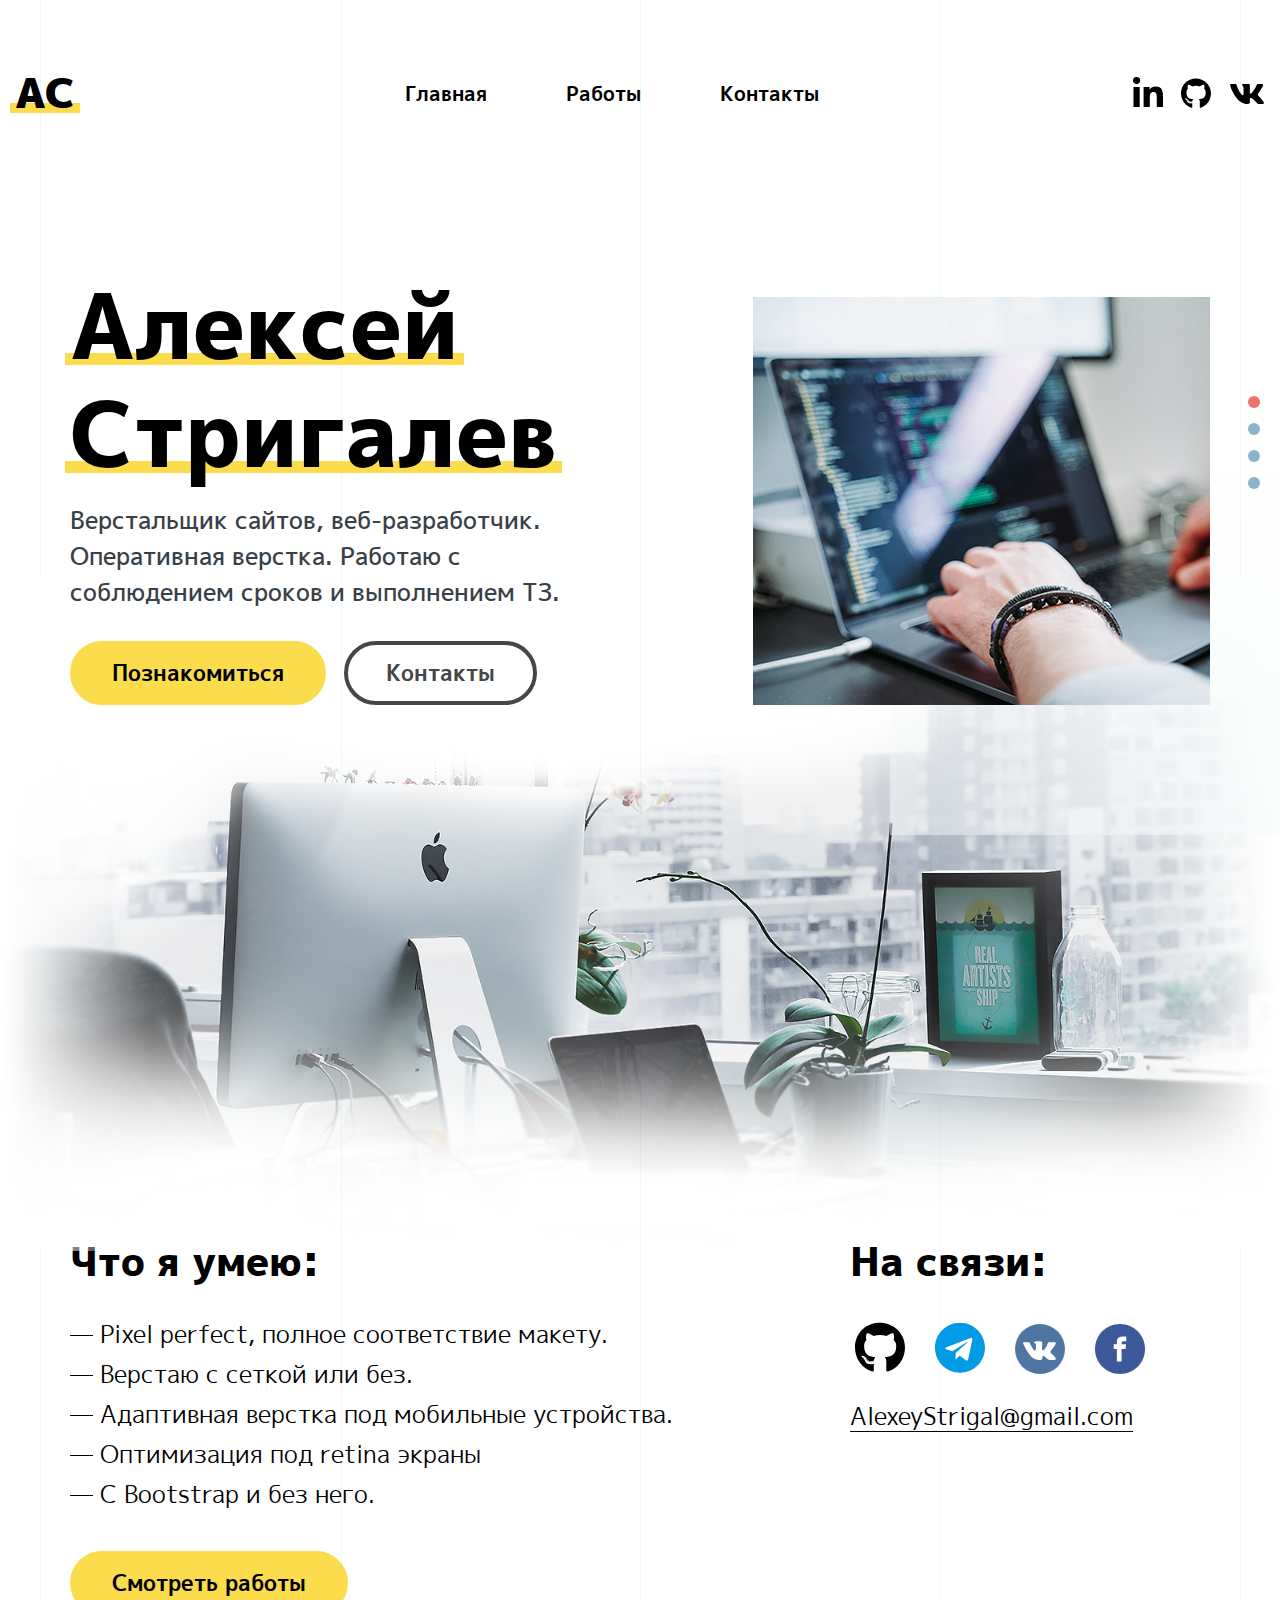
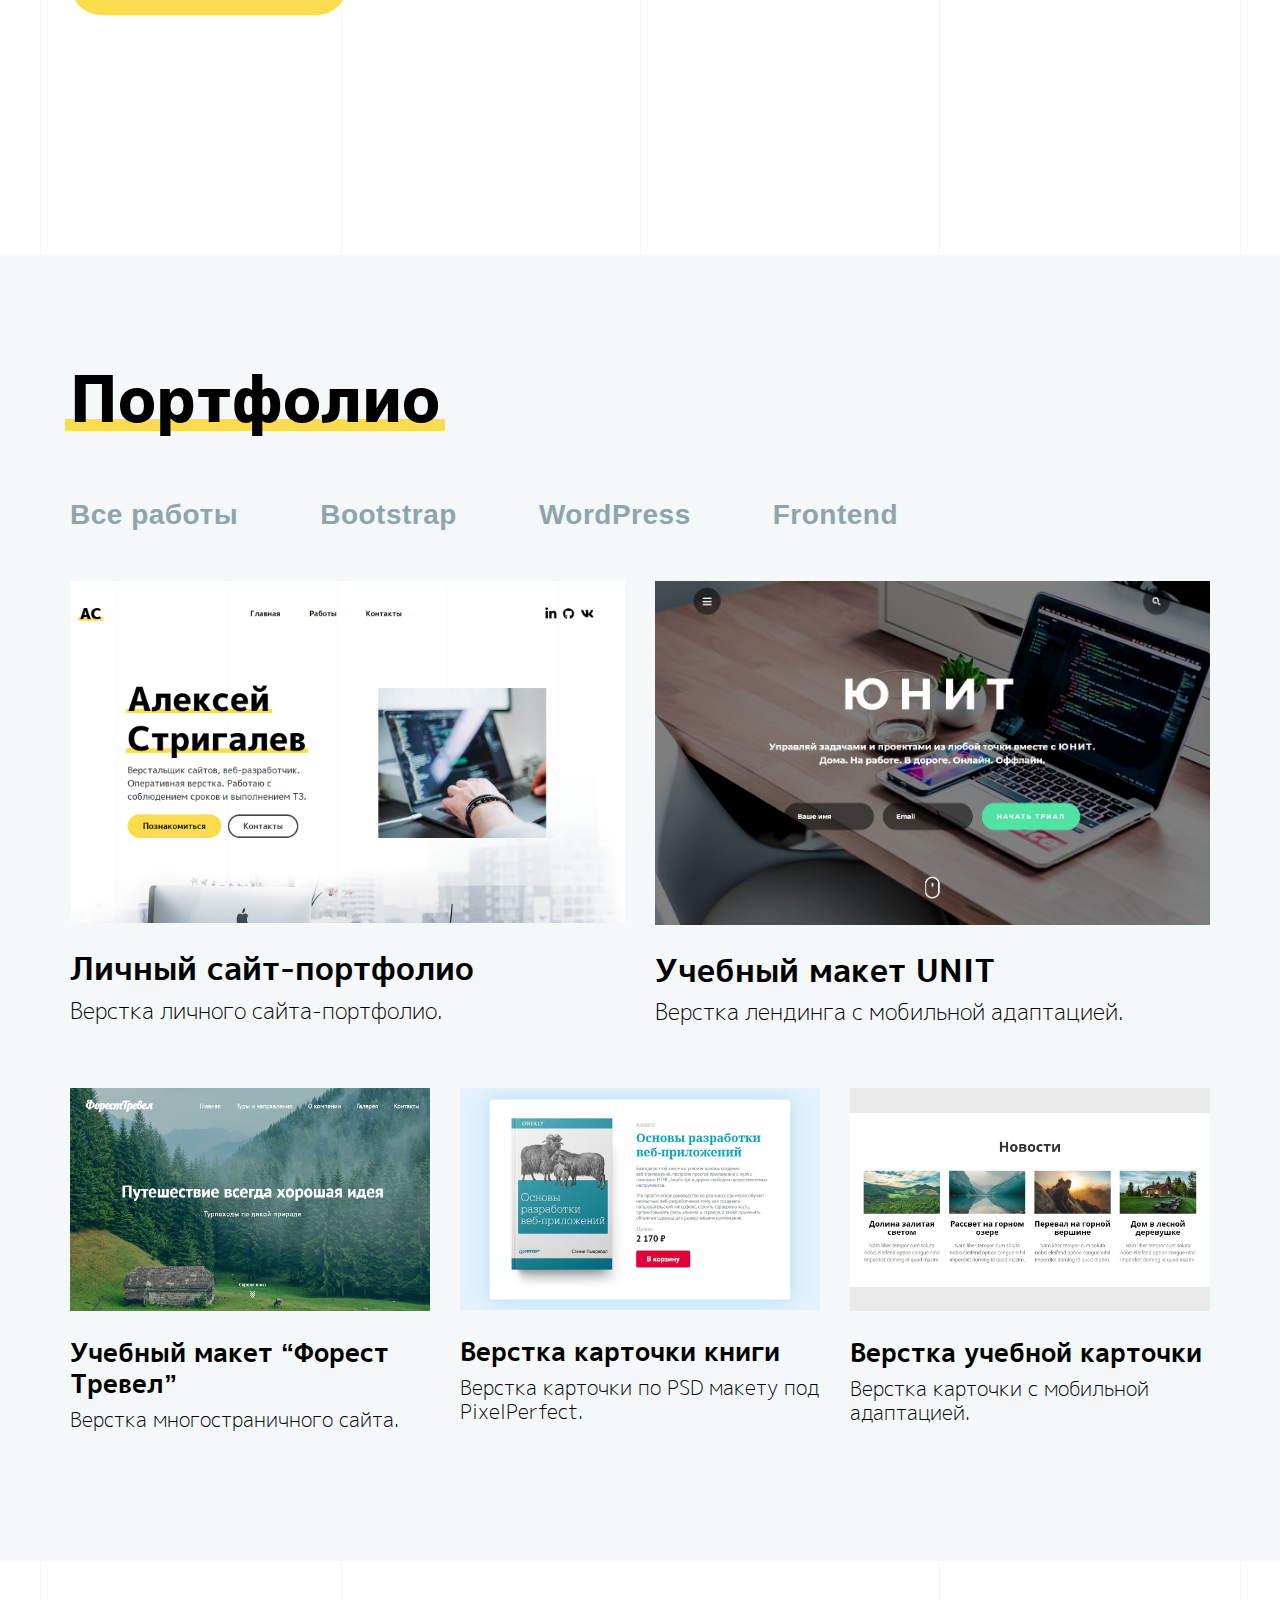
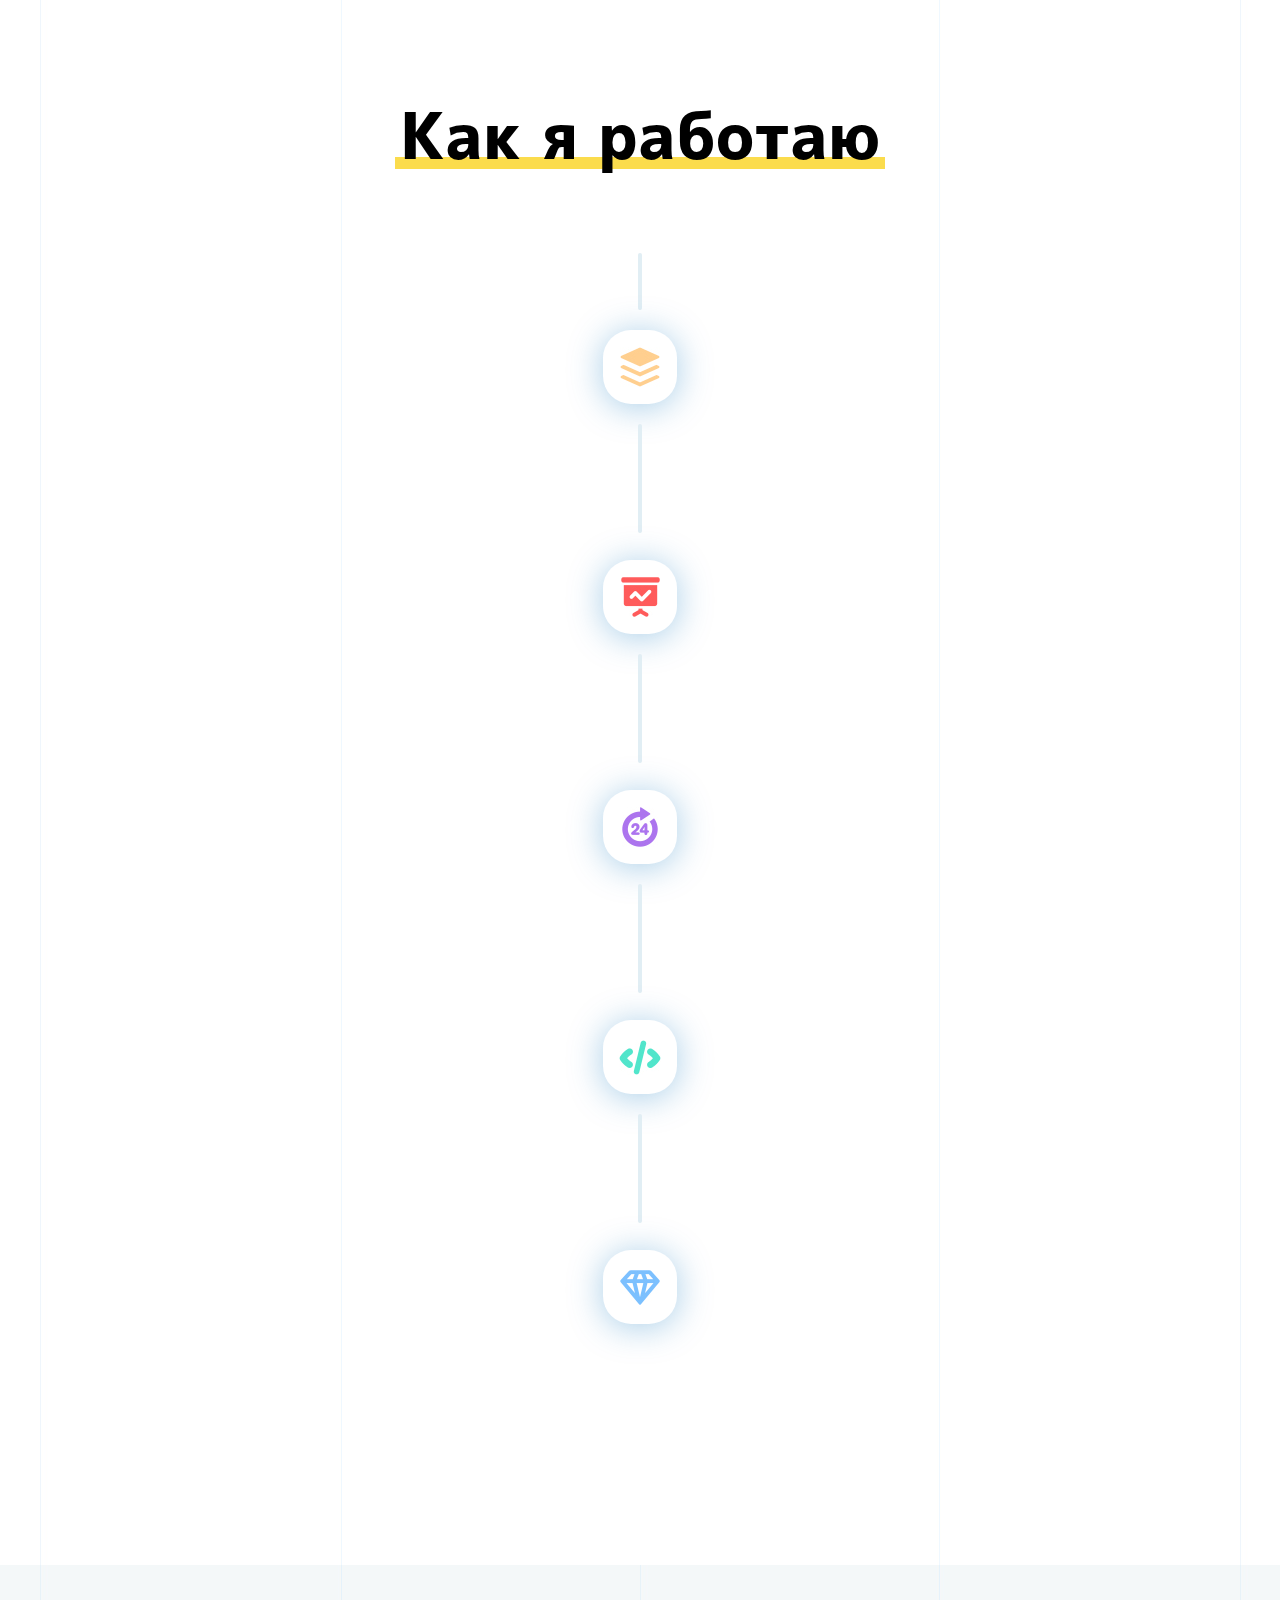
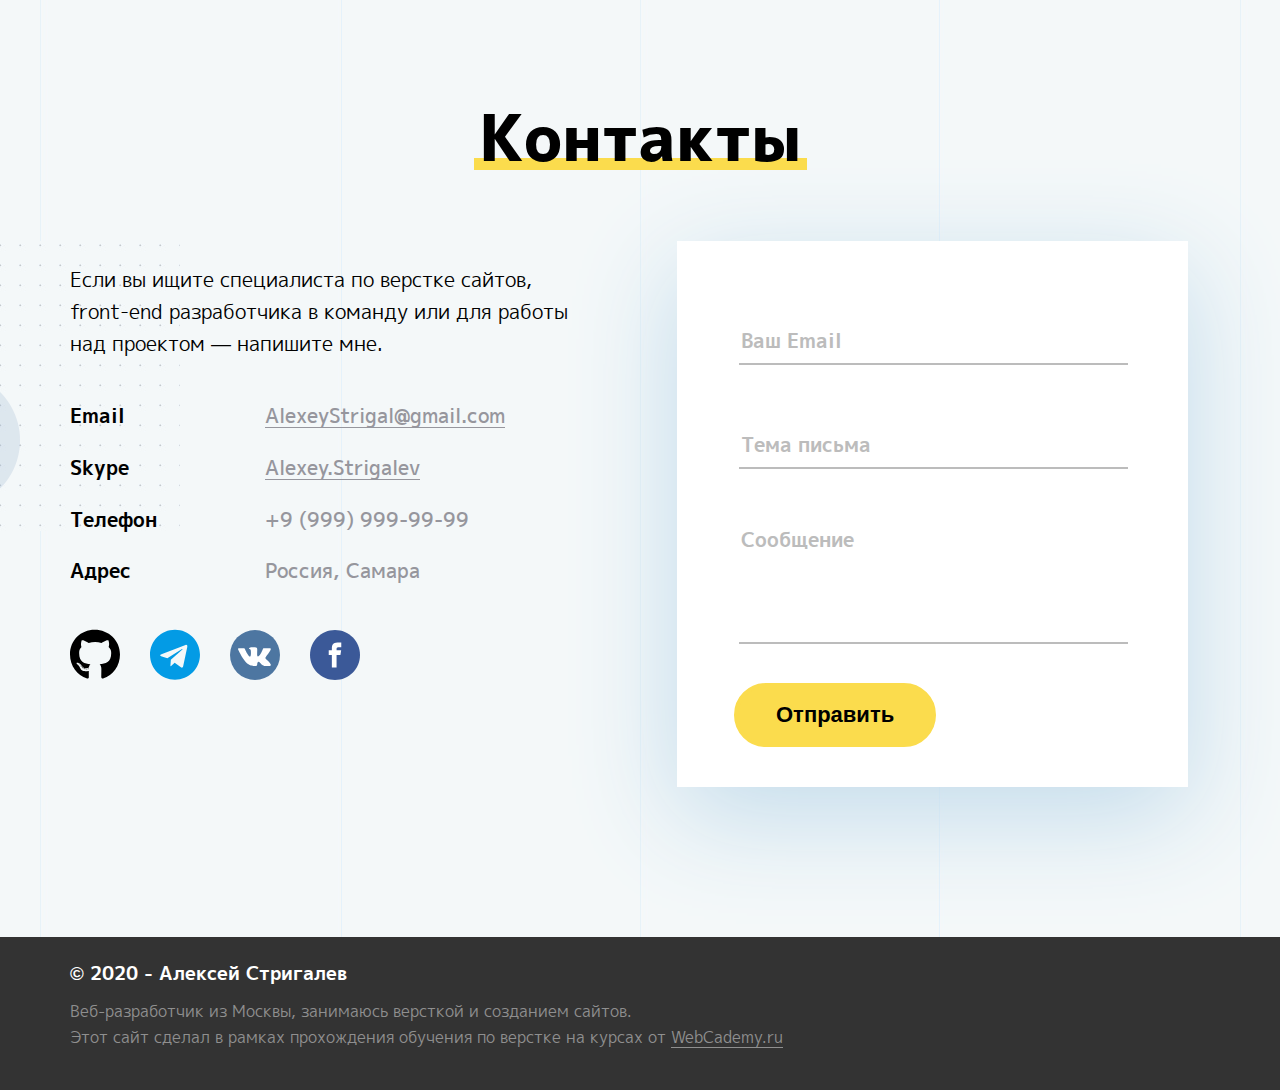
==== commit 0c537a4e: "fixes Section Portfolio + FancyBox" ====
--- a/docs/index.html
+++ b/docs/index.html
@@ -7,6 +7,7 @@
 
     <link rel="stylesheet" href="./fonts/mplus1p/mplus1p.css">
     <link href="https://unpkg.com/aos@2.3.1/dist/aos.css" rel="stylesheet">
+    <link rel="stylesheet" href="./libs/fancybox/jquery.fancybox.min.css">
     <link rel="shortcut icon" href="./img/main/favicon.png" type="image/x-icon">
 
     <link rel="stylesheet" href="./css/main.css">
@@ -121,7 +122,7 @@
                             <li>Pixel perfect, полное соответствие макету.</li>
                             <li>Верстаю с сеткой или без.</li>
                             <li>Адаптивная верстка под мобильные устройства.</li>
-                            <li>Оптимизация по retina экраны</li>
+                            <li>Оптимизация под retina экраны</li>
                             <li>С Bootstrap и без него.</li>
                         </ul>
                         <a href="#portfolio" class="btn">Смотреть работы</a>
@@ -166,88 +167,63 @@
                     </div>
 
                     <div class="portfolio-cards-row" id="portfolio-card">
-                        <a class="mix wp boots" href="#"><div class="portfolio-card portfolio-card-big">
+
+                        <div class="portfolio-card portfolio-card-big mix wp boots">
                             <div class="portfolio-card-img">
-                                <button>Смотреть проект</button>
-                                <img src="./img/main/cards/forest-travel.jpg" alt="Мир авто">
+                                <button data-fancybox="my-works" data-src="./img/main/gallery/full/card01.jpg">Смотреть проект</button>
+                                <img src="./img/main/gallery/small/card01.jpg" alt="Мир авто">
                             </div>
                             <div class="portfolio-card-title">
-                                <h3>Верстка “Форест тревел”</h3>
+                                <h3><a href="http://d91781oe.beget.tech/MyPorrfolio/docs/index.html" target="_blank">Личный сайт-портфолио</a></h3>
+                                <p>Верстка личного сайта-портфолио. </p>
+                            </div>                           
+                        </div>
+                        
+                        <div class="portfolio-card portfolio-card-big mix wp boots">      
+                            <div class="portfolio-card-img">
+                                <button data-fancybox="my-works" data-src="./img/main/gallery/full/card02.jpg">Смотреть проект</button>
+                                <img src="./img/main/gallery/small/card02.jpg" alt="Мир авто">
+                            </div>
+                            <div class="portfolio-card-title">
+                                <h3><a href="http://d91781oe.beget.tech/project-UNIT/index.html" target="_blank">Учебный макет UNIT</a></h3>
+                                <p>Верстка лендинга с мобильной адаптацией.</p>
+                            </div>                       
+                        </div>
+
+                        <div class="portfolio-card mix frontend">                   
+                            <div class="portfolio-card-img">
+                                <button data-fancybox="my-works" data-src="./img/main/gallery/full/card03.jpg">Смотреть проект</button>
+                                <img src="./img/main/gallery/small/card03.jpg" alt="Мир авто">
+                            </div>
+                            <div class="portfolio-card-title">
+                                <h3><a href="http://d91781oe.beget.tech/forest_travel_main/forect_travel_main.html" target="_blank">Учебный макет “Форест Тревел”</a></h3>
                                 <p>Верстка многостраничного сайта. </p>
                             </div>
-                        </div></a>
-                        <a class="mix wp boots" href="#"><div class="portfolio-card portfolio-card-big">
+                        </div>
+
+                        <div class="portfolio-card mix boots frontend">
                             <div class="portfolio-card-img">
-                                <button>Смотреть проект</button>
-                                <img src="./img/main/cards/dream.jpg" alt="Мир авто">
+                                <button data-fancybox="my-works" data-src="./img/main/gallery/full/card04.jpg">Смотреть проект</button>
+                                <img src="./img/main/gallery/small/card04.jpg" alt="Мир авто">
                             </div>
                             <div class="portfolio-card-title">
-                                <h3>Сайт для коворкинга “Мечта”</h3>
-                                <p>Верстка лендинга.</p>
-                            </div>
-                        </div></a>
-                        <a class="mix frontend" href="#"><div class="portfolio-card">
+                                <h3><a href="http://d91781oe.beget.tech/card_book/card_book.html" target="_blank">Верстка карточки книги</a></h3>
+                                <p>Верстка карточки по PSD макету под PixelPerfect. </p>
+                            </div>
+                        </div>
+
+                        <div class="portfolio-card hide-card mix wp frontend">
                             <div class="portfolio-card-img">
-                                <button>Смотреть проект</button>
-                                <img src="./img/main/cards/avto-world01.jpg" alt="Мир авто">
+                                <button data-fancybox="my-works" data-src="./img/main/gallery/full/card05.jpg">Смотреть проект</button>
+                                <img src="./img/main/gallery/small/card05.jpg" alt="Мир авто">
                             </div>
                             <div class="portfolio-card-title">
-                                <h3>Верстка “Мир Авто”</h3>
-                                <p>Верстка многостраничного сайта. </p>
-                            </div>
-                        </div></a>
-                        <a class="mix boots frontend" href="#"><div class="portfolio-card">
-                            <div class="portfolio-card-img">
-                                <button>Смотреть проект</button>
-                                <img src="./img/main/cards/avto-world02.jpg" alt="Мир авто">
-                            </div>
-                            <div class="portfolio-card-title">
-                                <h3>Верстка “Мир Авто”</h3>
-                                <p>Верстка многостраничного сайта. </p>
-                            </div>
-                        </div></a>
-                        <a class="mix wp frontend" href="#"><div class="portfolio-card">
-                            <div class="portfolio-card-img">
-                                <button>Смотреть проект</button>
-                                <img src="./img/main/cards/avto-world03.jpg" alt="Мир авто">
-                            </div>
-                            <div class="portfolio-card-title">
-                                <h3>Верстка “Мир Авто”</h3>
-                                <p>Верстка многостраничного сайта. </p>
-                            </div>
-                        </div></a>
-                        <a class="mix wp frontend" href="#"><div class="portfolio-card hide-card">
-                            <div class="portfolio-card-img">
-                                <button>Смотреть проект</button>
-                                <img src="./img/main/cards/avto-world03.jpg" alt="Мир авто">
-                            </div>
-                            <div class="portfolio-card-title">
-                                <h3>Верстка “Мир Авто”</h3>
-                                <p>Верстка многостраничного сайта. </p>
-                            </div>
-                        </div></a>
-                        <a class="mix wp frontend" href="#"><div class="portfolio-card hide-card">
-                            <div class="portfolio-card-img">
-                                <button>Смотреть проект</button>
-                                <img src="./img/main/cards/avto-world03.jpg" alt="Мир авто">
-                            </div>
-                            <div class="portfolio-card-title">
-                                <h3>Верстка “Мир Авто”</h3>
-                                <p>Верстка многостраничного сайта. </p>
-                            </div>
-                        </div></a>
-                        <a class="mix wp frontend" href="#"><div class="portfolio-card hide-card">
-                            <div class="portfolio-card-img">
-                                <button>Смотреть проект</button>
-                                <img src="./img/main/cards/avto-world03.jpg" alt="Мир авто">
-                            </div>
-                            <div class="portfolio-card-title">
-                                <h3>Верстка “Мир Авто”</h3>
-                                <p>Верстка многостраничного сайта. </p>
-                            </div>
-                        </div></a>
-                    </div>
-
+                                <h3><a href="http://d91781oe.beget.tech/Adaptiv_less&MF/index.html" target="_blank">Верстка учебной карточки</a></h3>
+                                <p>Верстка карточки с мобильной адаптацией. </p>
+                            </div>
+                        </div>
+
+                    </div>
                 </div>
                 <a href="#portfolio" class="all-jobs-link">Смотреть все работы</a>
             </div>
@@ -427,6 +403,7 @@
     <script src="./libs/jquery.validate/jquery.validate.js"></script>
     <script src="./libs/nav.js/nav.js"></script>
     <script src="./libs/mixitup/mixitup.min.js"></script>
+    <script src="./libs/fancybox/jquery.fancybox.min.js"></script>
     <script src="https://unpkg.com/aos@2.3.1/dist/aos.js"></script>
     <script>
         AOS.init();
--- a/docs/css/main.css
+++ b/docs/css/main.css
@@ -4,6 +4,9 @@
   --link: #039be5;
   --line: #fbdc4d;
 }
+::-moz-selection {
+  background-color: var(--line);
+}
 ::selection {
   background-color: var(--line);
 }
@@ -11,7 +14,9 @@
   display: none;
 }
 * {
-  box-sizing: border-box;
+  -webkit-box-sizing: border-box;
+     -moz-box-sizing: border-box;
+          box-sizing: border-box;
 }
 html {
   scroll-behavior: smooth;
@@ -80,9 +85,19 @@
   padding: 0px 15px;
   margin: 0 auto;
 }
+@media (min-width: 576px) {
+  .container {
+    max-width: 540px;
+  }
+}
 @media (min-width: 768px) {
   .container {
     max-width: 738px;
+  }
+}
+@media (min-width: 992px) {
+  .container {
+    max-width: 960px;
   }
 }
 @media (min-width: 1200px) {
@@ -137,11 +152,16 @@
   display: inline-block;
   background-color: var(--line);
   border: 4px solid var(--line);
-  border-radius: 32px;
+  -webkit-border-radius: 32px;
+     -moz-border-radius: 32px;
+          border-radius: 32px;
   padding: 0 38px;
   font-size: 22px;
   line-height: 56px;
   font-weight: 700;
+  -webkit-transition: 0.2s ease-in;
+  -o-transition: 0.2s ease-in;
+  -moz-transition: 0.2s ease-in;
   transition: 0.2s ease-in;
 }
 .btn:hover {
@@ -170,6 +190,8 @@
 .underline {
   position: relative;
   display: inline-block;
+  width: -webkit-fit-content;
+  width: -moz-fit-content;
   width: fit-content;
   z-index: 2;
 }
@@ -187,6 +209,9 @@
   height: 50px;
   width: 50px;
   margin-right: 25px;
+  -webkit-transition: 0.3s;
+  -o-transition: 0.3s;
+  -moz-transition: 0.3s;
   transition: 0.3s;
 }
 .social a:last-child {
@@ -194,7 +219,11 @@
 }
 .social a:hover {
   opacity: 0.7;
-  transform: translateY(-2px);
+  -webkit-transform: translateY(-2px);
+     -moz-transform: translateY(-2px);
+      -ms-transform: translateY(-2px);
+       -o-transform: translateY(-2px);
+          transform: translateY(-2px);
 }
 .social a:active {
   opacity: 1;
@@ -214,15 +243,24 @@
     position: fixed;
     right: 20px;
     top: 50%;
-    transform: translateY(-50%);
+    -webkit-transform: translateY(-50%);
+       -moz-transform: translateY(-50%);
+        -ms-transform: translateY(-50%);
+         -o-transform: translateY(-50%);
+            transform: translateY(-50%);
     z-index: 10;
   }
   #page-nav li {
     width: 12px;
     height: 12px;
     background-color: #89b4cb;
-    border-radius: 50%;
+    -webkit-border-radius: 50%;
+       -moz-border-radius: 50%;
+            border-radius: 50%;
     margin-bottom: 15px;
+    -webkit-transition: 0.5s;
+    -o-transition: 0.5s;
+    -moz-transition: 0.5s;
     transition: 0.5s;
   }
   #page-nav li a {
@@ -242,7 +280,14 @@
   max-width: 320px;
   background-color: #fff;
   z-index: 17;
-  transform: translateX(100%);
+  -webkit-transform: translateX(100%);
+     -moz-transform: translateX(100%);
+      -ms-transform: translateX(100%);
+       -o-transform: translateX(100%);
+          transform: translateX(100%);
+  -webkit-transition: 0.5s;
+  -o-transition: 0.5s;
+  -moz-transition: 0.5s;
   transition: 0.5s;
   padding-top: 35px;
   padding-left: 21px;
@@ -260,7 +305,11 @@
   }
 }
 .mobile-menu.active {
-  transform: translateX(0);
+  -webkit-transform: translateX(0);
+     -moz-transform: translateX(0);
+      -ms-transform: translateX(0);
+       -o-transform: translateX(0);
+          transform: translateX(0);
 }
 .mobile-menu .header-logo {
   margin-bottom: 33px;
@@ -277,6 +326,9 @@
   margin-bottom: 26px;
   border: 1px dotted #FFF;
   border-bottom: 1px solid ;
+  -webkit-transition: 0.5s;
+  -o-transition: 0.5s;
+  -moz-transition: 0.5s;
   transition: 0.5s;
 }
 .mobile-nav a:focus {
@@ -285,7 +337,11 @@
 }
 .mobile-nav a:hover {
   font-weight: 800;
-  transform: scale(1.1);
+  -webkit-transform: scale(1.1);
+     -moz-transform: scale(1.1);
+      -ms-transform: scale(1.1);
+       -o-transform: scale(1.1);
+          transform: scale(1.1);
 }
 .mobile-nav a:active {
   color: var(--border);
@@ -320,12 +376,16 @@
   max-width: 1600px;
   margin: 0 auto;
   overflow: hidden;
+  -webkit-transition: 0.3s;
+  -o-transition: 0.3s;
+  -moz-transition: 0.3s;
   transition: 0.3s;
 }
 @media (min-width: 1200px) {
   .header {
     background-image: url(../img/main/header/lines-header.jpg);
-    background-size: auto;
+    -moz-background-size: auto;
+         background-size: auto;
     background-position: center;
     background-repeat: repeat-y;
   }
@@ -338,7 +398,14 @@
   height: 100%;
   width: 100%;
   background-color: rgba(0, 0, 0, 0.5);
-  transform: translate(-100%, -100%);
+  -webkit-transform: translate(-100%, -100%);
+     -moz-transform: translate(-100%, -100%);
+      -ms-transform: translate(-100%, -100%);
+       -o-transform: translate(-100%, -100%);
+          transform: translate(-100%, -100%);
+  -webkit-transition: 0.3s;
+  -o-transition: 0.3s;
+  -moz-transition: 0.3s;
   transition: 0.3s;
 }
 @media (min-width: 1200px) {
@@ -347,13 +414,30 @@
   }
 }
 .header-overlay.active {
-  transform: translate(0, 0);
-  backdrop-filter: blur(5px);
+  -webkit-transform: translate(0, 0);
+     -moz-transform: translate(0, 0);
+      -ms-transform: translate(0, 0);
+       -o-transform: translate(0, 0);
+          transform: translate(0, 0);
+  -webkit-backdrop-filter: blur(5px);
+          backdrop-filter: blur(5px);
 }
 .header-main {
+  display: -webkit-box;
+  display: -webkit-flex;
+  display: -moz-box;
+  display: -ms-flexbox;
   display: flex;
-  justify-content: space-between;
-  align-items: center;
+  -webkit-box-pack: justify;
+  -webkit-justify-content: space-between;
+     -moz-box-pack: justify;
+      -ms-flex-pack: justify;
+          justify-content: space-between;
+  -webkit-box-align: center;
+  -webkit-align-items: center;
+     -moz-box-align: center;
+      -ms-flex-align: center;
+          align-items: center;
   max-width: 1430px;
   padding-left: 21px;
   padding-right: 34px;
@@ -376,6 +460,9 @@
 .header-logo {
   font-size: 42px;
   font-weight: 900;
+  -webkit-transition: 0.3s ease-in;
+  -o-transition: 0.3s ease-in;
+  -moz-transition: 0.3s ease-in;
   transition: 0.3s ease-in;
   margin-right: 15px;
 }
@@ -384,7 +471,11 @@
   bottom: 5px;
 }
 .header-logo:hover {
-  transform: scale(1.3);
+  -webkit-transform: scale(1.3);
+     -moz-transform: scale(1.3);
+      -ms-transform: scale(1.3);
+       -o-transform: scale(1.3);
+          transform: scale(1.3);
 }
 .header-nav {
   display: none;
@@ -408,6 +499,9 @@
   left: -5;
   width: 0;
   height: 5px;
+  -webkit-transition: 0.5s;
+  -o-transition: 0.5s;
+  -moz-transition: 0.5s;
   transition: 0.5s;
 }
 .header-nav a:hover::after,
@@ -420,10 +514,18 @@
 }
 .header-links {
   display: none;
-  align-items: center;
+  -webkit-box-align: center;
+  -webkit-align-items: center;
+     -moz-box-align: center;
+      -ms-flex-align: center;
+          align-items: center;
 }
 @media (min-width: 1200px) {
   .header-links {
+    display: -webkit-box;
+    display: -webkit-flex;
+    display: -moz-box;
+    display: -ms-flexbox;
     display: flex;
   }
 }
@@ -431,6 +533,9 @@
   height: 100%;
   margin-right: 18px;
   padding-top: 7px;
+  -webkit-transition: 0.3s;
+  -o-transition: 0.3s;
+  -moz-transition: 0.3s;
   transition: 0.3s;
 }
 .header-links a:last-child {
@@ -468,15 +573,35 @@
   }
 }
 .header-center-row {
+  display: -webkit-box;
+  display: -webkit-flex;
+  display: -moz-box;
+  display: -ms-flexbox;
   display: flex;
-  flex-direction: column-reverse;
+  -webkit-box-orient: vertical;
+  -webkit-box-direction: reverse;
+  -webkit-flex-direction: column-reverse;
+     -moz-box-orient: vertical;
+     -moz-box-direction: reverse;
+      -ms-flex-direction: column-reverse;
+          flex-direction: column-reverse;
   position: relative;
   z-index: 3;
 }
 @media (min-width: 768px) {
   .header-center-row {
-    flex-direction: row;
-    justify-content: space-between;
+    -webkit-box-orient: horizontal;
+    -webkit-box-direction: normal;
+    -webkit-flex-direction: row;
+       -moz-box-orient: horizontal;
+       -moz-box-direction: normal;
+        -ms-flex-direction: row;
+            flex-direction: row;
+    -webkit-box-pack: justify;
+    -webkit-justify-content: space-between;
+       -moz-box-pack: justify;
+        -ms-flex-pack: justify;
+            justify-content: space-between;
   }
 }
 .about {
@@ -592,13 +717,21 @@
 }
 .header-img {
   margin-top: 34px;
-  transform: scale(1.8);
+  -webkit-transform: scale(1.8);
+     -moz-transform: scale(1.8);
+      -ms-transform: scale(1.8);
+       -o-transform: scale(1.8);
+          transform: scale(1.8);
   z-index: 1;
 }
 @media (min-width: 768px) {
   .header-img {
     margin-top: -48px;
-    transform: scale(1);
+    -webkit-transform: scale(1);
+       -moz-transform: scale(1);
+        -ms-transform: scale(1);
+         -o-transform: scale(1);
+            transform: scale(1);
   }
 }
 @media (min-width: 1200px) {
@@ -609,10 +742,21 @@
 .toggle-menu {
   width: 40px;
   height: 40px;
+  display: -webkit-box;
+  display: -webkit-flex;
+  display: -moz-box;
+  display: -ms-flexbox;
   display: flex;
-  align-items: center;
+  -webkit-box-align: center;
+  -webkit-align-items: center;
+     -moz-box-align: center;
+      -ms-flex-align: center;
+          align-items: center;
   z-index: 20;
   cursor: pointer;
+  -webkit-transition: 0.5s;
+  -o-transition: 0.5s;
+  -moz-transition: 0.5s;
   transition: 0.5s;
 }
 .toggle-menu:hover span {
@@ -633,6 +777,9 @@
   width: 100%;
   height: 5px;
   background-color: #000;
+  -webkit-transition: 0.3s;
+  -o-transition: 0.3s;
+  -moz-transition: 0.3s;
   transition: 0.3s;
 }
 .toggle-menu span::before,
@@ -642,6 +789,9 @@
   height: 5px;
   background-color: #000;
   position: absolute;
+  -webkit-transition: 0.3s;
+  -o-transition: 0.3s;
+  -moz-transition: 0.3s;
   transition: 0.3s;
 }
 .toggle-menu span::before {
@@ -651,6 +801,9 @@
   bottom: -10px;
 }
 .toggle-menu.active {
+  -webkit-transition: 1s;
+  -o-transition: 1s;
+  -moz-transition: 1s;
   transition: 1s;
 }
 .toggle-menu.active span {
@@ -658,11 +811,19 @@
 }
 .toggle-menu.active span::before {
   top: 0px;
-  transform: rotate(45deg);
+  -webkit-transform: rotate(45deg);
+     -moz-transform: rotate(45deg);
+      -ms-transform: rotate(45deg);
+       -o-transform: rotate(45deg);
+          transform: rotate(45deg);
 }
 .toggle-menu.active span::after {
   bottom: 0px;
-  transform: rotate(-45deg);
+  -webkit-transform: rotate(-45deg);
+     -moz-transform: rotate(-45deg);
+      -ms-transform: rotate(-45deg);
+       -o-transform: rotate(-45deg);
+          transform: rotate(-45deg);
 }
 .header-skills {
   margin-top: 78px;
@@ -686,8 +847,16 @@
 }
 @media (min-width: 768px) {
   .header-skills-row {
+    display: -webkit-box;
+    display: -webkit-flex;
+    display: -moz-box;
+    display: -ms-flexbox;
     display: flex;
-    justify-content: space-between;
+    -webkit-box-pack: justify;
+    -webkit-justify-content: space-between;
+       -moz-box-pack: justify;
+        -ms-flex-pack: justify;
+            justify-content: space-between;
   }
 }
 .skills-desc {
@@ -818,8 +987,14 @@
   padding-top: 52px;
   padding-bottom: 95px;
 }
-@media (min-width: 768px) {
+@media (min-width: 576px) {
   .portfolio-row {
+    text-align: center;
+  }
+}
+@media (min-width: 768px) {
+  .portfolio-row {
+    text-align: start;
     padding-top: 69px;
     padding-bottom: 78px;
   }
@@ -872,13 +1047,28 @@
   }
 }
 .portfolio-cards-row {
+  display: -webkit-box;
+  display: -webkit-flex;
+  display: -moz-box;
+  display: -ms-flexbox;
   display: flex;
-  flex-wrap: wrap;
-  justify-content: space-between;
+  -webkit-flex-wrap: wrap;
+      -ms-flex-wrap: wrap;
+          flex-wrap: wrap;
+  -webkit-box-pack: center;
+  -webkit-justify-content: center;
+     -moz-box-pack: center;
+      -ms-flex-pack: center;
+          justify-content: center;
   margin-bottom: 43px;
 }
 @media (min-width: 768px) {
   .portfolio-cards-row {
+    -webkit-box-pack: justify;
+    -webkit-justify-content: space-between;
+       -moz-box-pack: justify;
+        -ms-flex-pack: justify;
+            justify-content: space-between;
     margin-bottom: 38px;
   }
 }
@@ -887,25 +1077,40 @@
     margin-bottom: 0;
   }
 }
-.portfolio-cards-row a {
+@media (min-width: 768px) {
+  .portfolio-cards-row .portfolio-card:nth-child(odd) {
+    margin-right: 28px;
+  }
+}
+@media (min-width: 992px) {
+  .portfolio-cards-row .portfolio-card:nth-child(odd) {
+    margin-right: 30px;
+  }
+}
+@media (min-width: 1200px) {
+  .portfolio-cards-row .portfolio-card:nth-child(odd) {
+    margin-right: 0;
+  }
+}
+.portfolio-cards-row .portfolio-card {
   margin-bottom: 49px;
 }
-.portfolio-cards-row a:last-child {
+.portfolio-cards-row .portfolio-card:last-child {
   margin-bottom: 0;
 }
 @media (min-width: 768px) {
-  .portfolio-cards-row a {
+  .portfolio-cards-row .portfolio-card {
     margin-bottom: 44px;
   }
-  .portfolio-cards-row a:nth-last-child(2) {
+  .portfolio-cards-row .portfolio-card:nth-last-child(2) {
     margin-bottom: 0;
   }
 }
 @media (min-width: 1200px) {
-  .portfolio-cards-row a {
+  .portfolio-cards-row .portfolio-card {
     margin-bottom: 63px;
   }
-  .portfolio-cards-row a:nth-last-child(3) {
+  .portfolio-cards-row .portfolio-card:nth-last-child(3) {
     margin-bottom: 0;
   }
 }
@@ -936,28 +1141,52 @@
 .portfolio-card {
   display: block;
   overflow: hidden;
+  -webkit-transition: 0.5s;
+  -o-transition: 0.5s;
+  -moz-transition: 0.5s;
   transition: 0.5s;
-}
-@media (min-width: 768px) {
+  text-align: start;
+}
+@media (min-width: 576px) {
   .portfolio-card {
     max-width: 340px;
   }
 }
+@media (min-width: 768px) {
+  .portfolio-card {
+    max-width: 340px;
+  }
+}
+@media (min-width: 992px) {
+  .portfolio-card {
+    max-width: 450px;
+  }
+}
 @media (min-width: 1200px) {
   .portfolio-card {
     max-width: 360px;
   }
 }
 .portfolio-card:hover .portfolio-card-img button {
-  transform: translate(-50%, -50%);
+  -webkit-transform: translate(-50%, -50%);
+     -moz-transform: translate(-50%, -50%);
+      -ms-transform: translate(-50%, -50%);
+       -o-transform: translate(-50%, -50%);
+          transform: translate(-50%, -50%);
 }
 .portfolio-card:hover .portfolio-card-img::before {
-  transform: translatey(0);
-}
-.portfolio-card:hover .portfolio-card-title h3 {
+  -webkit-transform: translatey(0);
+     -moz-transform: translatey(0);
+      -ms-transform: translatey(0);
+       -o-transform: translatey(0);
+          transform: translatey(0);
+}
+.portfolio-card:hover .portfolio-card-title h3,
+.portfolio-card:hover a {
   color: var(--border);
 }
-.portfolio-card:hover .portfolio-card-title h3::before {
+.portfolio-card:hover .portfolio-card-title h3::before,
+.portfolio-card:hover a::before {
   width: 100%;
 }
 .hide-card {
@@ -989,23 +1218,39 @@
   left: 0;
   width: 100%;
   height: 100%;
-  transform: translatey(-100%);
+  -webkit-transform: translatey(-105%);
+     -moz-transform: translatey(-105%);
+      -ms-transform: translatey(-105%);
+       -o-transform: translatey(-105%);
+          transform: translatey(-105%);
   background-color: rgba(251, 220, 77, 0.85);
   z-index: 1;
+  -webkit-transition: 0.5s;
+  -o-transition: 0.5s;
+  -moz-transition: 0.5s;
   transition: 0.5s;
 }
 .portfolio-card-img button {
   position: absolute;
   top: 50%;
   left: 50%;
-  transform: translate(-50%, -550%);
+  -webkit-transform: translate(-50%, -550%);
+     -moz-transform: translate(-50%, -550%);
+      -ms-transform: translate(-50%, -550%);
+       -o-transform: translate(-50%, -550%);
+          transform: translate(-50%, -550%);
   z-index: 2;
+  -webkit-transition: 0.5s;
+  -o-transition: 0.5s;
+  -moz-transition: 0.5s;
   transition: 0.5s;
   font-size: 20px;
   font-weight: 800;
   line-height: 52px;
   padding: 0 30px;
-  border-radius: 26px;
+  -webkit-border-radius: 26px;
+     -moz-border-radius: 26px;
+          border-radius: 26px;
   letter-spacing: 0.3px;
   color: var(--border);
   background-color: #fff;
@@ -1035,8 +1280,19 @@
   margin-bottom: 11px;
   font-size: 22px;
   font-weight: 700;
+  -webkit-transition: 0.5s;
+  -o-transition: 0.5s;
+  -moz-transition: 0.5s;
   transition: 0.5s;
+  width: -webkit-fit-content;
+  width: -moz-fit-content;
   width: fit-content;
+}
+.portfolio-card-title h3 a {
+  -webkit-transition: 0.5s;
+  -o-transition: 0.5s;
+  -moz-transition: 0.5s;
+  transition: 0.5s;
 }
 .portfolio-card-title h3::before {
   position: absolute;
@@ -1047,6 +1303,9 @@
   bottom: 0;
   left: 0;
   background-color: var(--border);
+  -webkit-transition: 0.5s;
+  -o-transition: 0.5s;
+  -moz-transition: 0.5s;
   transition: 0.5s;
 }
 @media (min-width: 768px) {
@@ -1075,9 +1334,12 @@
     font-size: 20px;
   }
 }
-@media (min-width: 768px) {
+.portfolio-card-big {
+  max-width: 340px;
+}
+@media (min-width: 992px) {
   .portfolio-card-big {
-    max-width: 340px;
+    max-width: 450px;
   }
 }
 @media (min-width: 1200px) {
@@ -1143,7 +1405,8 @@
     padding-top: 136px;
     padding-bottom: 112px;
     background-image: url(../img/main/work/work-bg.jpg);
-    background-size: auto;
+    -moz-background-size: auto;
+         background-size: auto;
     background-position: center;
     background-repeat: repeat-y;
   }
@@ -1189,7 +1452,9 @@
   bottom: 0px;
   left: 35px;
   width: 4px;
-  border-radius: 2px;
+  -webkit-border-radius: 2px;
+     -moz-border-radius: 2px;
+          border-radius: 2px;
   background-color: #e1eef4;
 }
 .work-timeline-row:last-of-type::after {
@@ -1209,14 +1474,20 @@
     right: -2px;
     width: 4px;
     height: 57px;
-    border-radius: 2px;
+    -webkit-border-radius: 2px;
+       -moz-border-radius: 2px;
+            border-radius: 2px;
     background-color: #e1eef4;
   }
   .work-timeline-row:nth-child(even) {
     margin-left: auto;
   }
   .work-timeline-row:nth-child(even) .work-timeline-img {
-    transform: translateX(-50%);
+    -webkit-transform: translateX(-50%);
+       -moz-transform: translateX(-50%);
+        -ms-transform: translateX(-50%);
+         -o-transform: translateX(-50%);
+            transform: translateX(-50%);
   }
   .work-timeline-row:nth-child(even)::after {
     left: -2px;
@@ -1228,7 +1499,11 @@
   .work-timeline-row:nth-child(odd) .work-timeline-img {
     left: auto;
     right: 0;
-    transform: translateX(50%);
+    -webkit-transform: translateX(50%);
+       -moz-transform: translateX(50%);
+        -ms-transform: translateX(50%);
+         -o-transform: translateX(50%);
+            transform: translateX(50%);
   }
   .work-timeline-row:nth-child(odd)::after {
     left: auto;
@@ -1262,30 +1537,60 @@
 [data-aos="fade-right"],
 [data-aos="fade-left"] {
   opacity: 1;
+  -webkit-transition-property: opacity, -webkit-transform;
+  transition-property: opacity, -webkit-transform;
+  -o-transition-property: opacity, -o-transform;
+  -moz-transition-property: transform, opacity, -moz-transform;
   transition-property: transform, opacity;
-  transform: translateX(0px);
+  transition-property: transform, opacity, -webkit-transform, -moz-transform, -o-transform;
+  -webkit-transform: translateX(0px);
+     -moz-transform: translateX(0px);
+      -ms-transform: translateX(0px);
+       -o-transform: translateX(0px);
+          transform: translateX(0px);
 }
 [data-aos="fade-right"].aos-animate,
 [data-aos="fade-left"].aos-animate {
   opacity: 1;
-  transform: translateX(0);
+  -webkit-transform: translateX(0);
+     -moz-transform: translateX(0);
+      -ms-transform: translateX(0);
+       -o-transform: translateX(0);
+          transform: translateX(0);
 }
 @media (min-width: 768px) {
   [data-aos="fade-right"],
   [data-aos="fade-left"] {
     opacity: 0;
+    -webkit-transition-property: opacity, -webkit-transform;
+    transition-property: opacity, -webkit-transform;
+    -o-transition-property: opacity, -o-transform;
+    -moz-transition-property: transform, opacity, -moz-transform;
     transition-property: transform, opacity;
-    transform: translateX(-100px);
+    transition-property: transform, opacity, -webkit-transform, -moz-transform, -o-transform;
+    -webkit-transform: translateX(-100px);
+       -moz-transform: translateX(-100px);
+        -ms-transform: translateX(-100px);
+         -o-transform: translateX(-100px);
+            transform: translateX(-100px);
   }
   [data-aos="fade-right"].aos-animate,
   [data-aos="fade-left"].aos-animate {
     opacity: 1;
-    transform: translateX(0);
+    -webkit-transform: translateX(0);
+       -moz-transform: translateX(0);
+        -ms-transform: translateX(0);
+         -o-transform: translateX(0);
+            transform: translateX(0);
   }
 }
 @media (min-width: 768px) {
   [data-aos="fade-left"] {
-    transform: translateX(100px);
+    -webkit-transform: translateX(100px);
+       -moz-transform: translateX(100px);
+        -ms-transform: translateX(100px);
+         -o-transform: translateX(100px);
+            transform: translateX(100px);
   }
 }
 .work-timeline-desc {
@@ -1323,6 +1628,9 @@
 }
 .work-timeline-desc .underline::after {
   display: none;
+  -webkit-transition: 0.5s;
+  -o-transition: 0.5s;
+  -moz-transition: 0.5s;
   transition: 0.5s;
 }
 @media (min-width: 1200px) {
@@ -1360,16 +1668,32 @@
   }
 }
 .work-timeline-img {
+  display: -webkit-box;
+  display: -webkit-flex;
+  display: -moz-box;
+  display: -ms-flexbox;
   display: flex;
-  justify-content: center;
-  align-items: center;
+  -webkit-box-pack: center;
+  -webkit-justify-content: center;
+     -moz-box-pack: center;
+      -ms-flex-pack: center;
+          justify-content: center;
+  -webkit-box-align: center;
+  -webkit-align-items: center;
+     -moz-box-align: center;
+      -ms-flex-align: center;
+          align-items: center;
   position: absolute;
   left: 0;
   top: 0;
   width: 74px;
   height: 74px;
-  border-radius: 28px;
-  box-shadow: 0px 3px 35px 0px rgba(0, 112, 187, 0.35);
+  -webkit-border-radius: 28px;
+     -moz-border-radius: 28px;
+          border-radius: 28px;
+  -webkit-box-shadow: 0px 3px 35px 0px rgba(0, 112, 187, 0.35);
+     -moz-box-shadow: 0px 3px 35px 0px rgba(0, 112, 187, 0.35);
+          box-shadow: 0px 3px 35px 0px rgba(0, 112, 187, 0.35);
 }
 .section-contacts {
   position: relative;
@@ -1390,7 +1714,8 @@
     padding-top: 134px;
     padding-bottom: 150px;
     background-image: url(../img/main/contacts/contacts-bg.jpg);
-    background-size: auto;
+    -moz-background-size: auto;
+         background-size: auto;
     background-position: center;
     background-repeat: repeat-y;
   }
@@ -1418,30 +1743,63 @@
 }
 @media (min-width: 1200px) {
   .contacts-bg-img {
+    display: -webkit-box;
+    display: -webkit-flex;
+    display: -moz-box;
+    display: -ms-flexbox;
     display: flex;
-    justify-content: center;
-    align-items: center;
+    -webkit-box-pack: center;
+    -webkit-justify-content: center;
+       -moz-box-pack: center;
+        -ms-flex-pack: center;
+            justify-content: center;
+    -webkit-box-align: center;
+    -webkit-align-items: center;
+       -moz-box-align: center;
+        -ms-flex-align: center;
+            align-items: center;
     position: absolute;
     width: 600px;
     height: 290px;
     top: 142px;
     left: -490px;
     background-image: url(../img/main/contacts/bg-oval.jpg);
-    background-size: auto;
+    -moz-background-size: auto;
+         background-size: auto;
     background-position: center;
     background-repeat: repeat;
   }
 }
 .contacts-row {
   position: relative;
+  display: -webkit-box;
+  display: -webkit-flex;
+  display: -moz-box;
+  display: -ms-flexbox;
   display: flex;
-  flex-direction: column;
+  -webkit-box-orient: vertical;
+  -webkit-box-direction: normal;
+  -webkit-flex-direction: column;
+     -moz-box-orient: vertical;
+     -moz-box-direction: normal;
+      -ms-flex-direction: column;
+          flex-direction: column;
   text-align: start;
 }
 @media (min-width: 768px) {
   .contacts-row {
-    flex-direction: row;
-    justify-content: space-between;
+    -webkit-box-orient: horizontal;
+    -webkit-box-direction: normal;
+    -webkit-flex-direction: row;
+       -moz-box-orient: horizontal;
+       -moz-box-direction: normal;
+        -ms-flex-direction: row;
+            flex-direction: row;
+    -webkit-box-pack: justify;
+    -webkit-justify-content: space-between;
+       -moz-box-pack: justify;
+        -ms-flex-pack: justify;
+            justify-content: space-between;
   }
 }
 .contacts-desc {
@@ -1503,8 +1861,18 @@
   }
 }
 .contacts-list-item {
+  display: -webkit-box;
+  display: -webkit-flex;
+  display: -moz-box;
+  display: -ms-flexbox;
   display: flex;
-  flex-direction: column;
+  -webkit-box-orient: vertical;
+  -webkit-box-direction: normal;
+  -webkit-flex-direction: column;
+     -moz-box-orient: vertical;
+     -moz-box-direction: normal;
+      -ms-flex-direction: column;
+          flex-direction: column;
   margin-bottom: 16px;
 }
 .contacts-list-item:last-child {
@@ -1512,7 +1880,13 @@
 }
 @media (min-width: 1200px) {
   .contacts-list-item {
-    flex-direction: row;
+    -webkit-box-orient: horizontal;
+    -webkit-box-direction: normal;
+    -webkit-flex-direction: row;
+       -moz-box-orient: horizontal;
+       -moz-box-direction: normal;
+        -ms-flex-direction: row;
+            flex-direction: row;
     margin-bottom: 27px;
   }
 }
@@ -1575,7 +1949,9 @@
   padding-left: 15px;
   padding-right: 15px;
   background-color: #fff;
-  box-shadow: 0px 28px 100px 0px #c2dbeb;
+  -webkit-box-shadow: 0px 28px 100px 0px #c2dbeb;
+     -moz-box-shadow: 0px 28px 100px 0px #c2dbeb;
+          box-shadow: 0px 28px 100px 0px #c2dbeb;
 }
 @media (min-width: 768px) {
   .contacts-form {
@@ -1611,6 +1987,9 @@
   height: 50px;
   font-size: 20px;
   font-weight: 700;
+  -webkit-transition: 0.5s;
+  -o-transition: 0.5s;
+  -moz-transition: 0.5s;
   transition: 0.5s;
 }
 .form-field:active,
@@ -1659,6 +2038,9 @@
   top: 13px;
   left: 2px;
   pointer-events: none;
+  -webkit-transition: 0.5s;
+  -o-transition: 0.5s;
+  -moz-transition: 0.5s;
   transition: 0.5s;
   font-size: 20px;
   font-weight: 700;
@@ -1730,6 +2112,9 @@
 .footer a {
   color: #8f8f8f;
   border-bottom: 1px solid #8f8f8f;
+  -webkit-transition: 0.3s;
+  -o-transition: 0.3s;
+  -moz-transition: 0.3s;
   transition: 0.3s;
 }
 .footer a:hover,
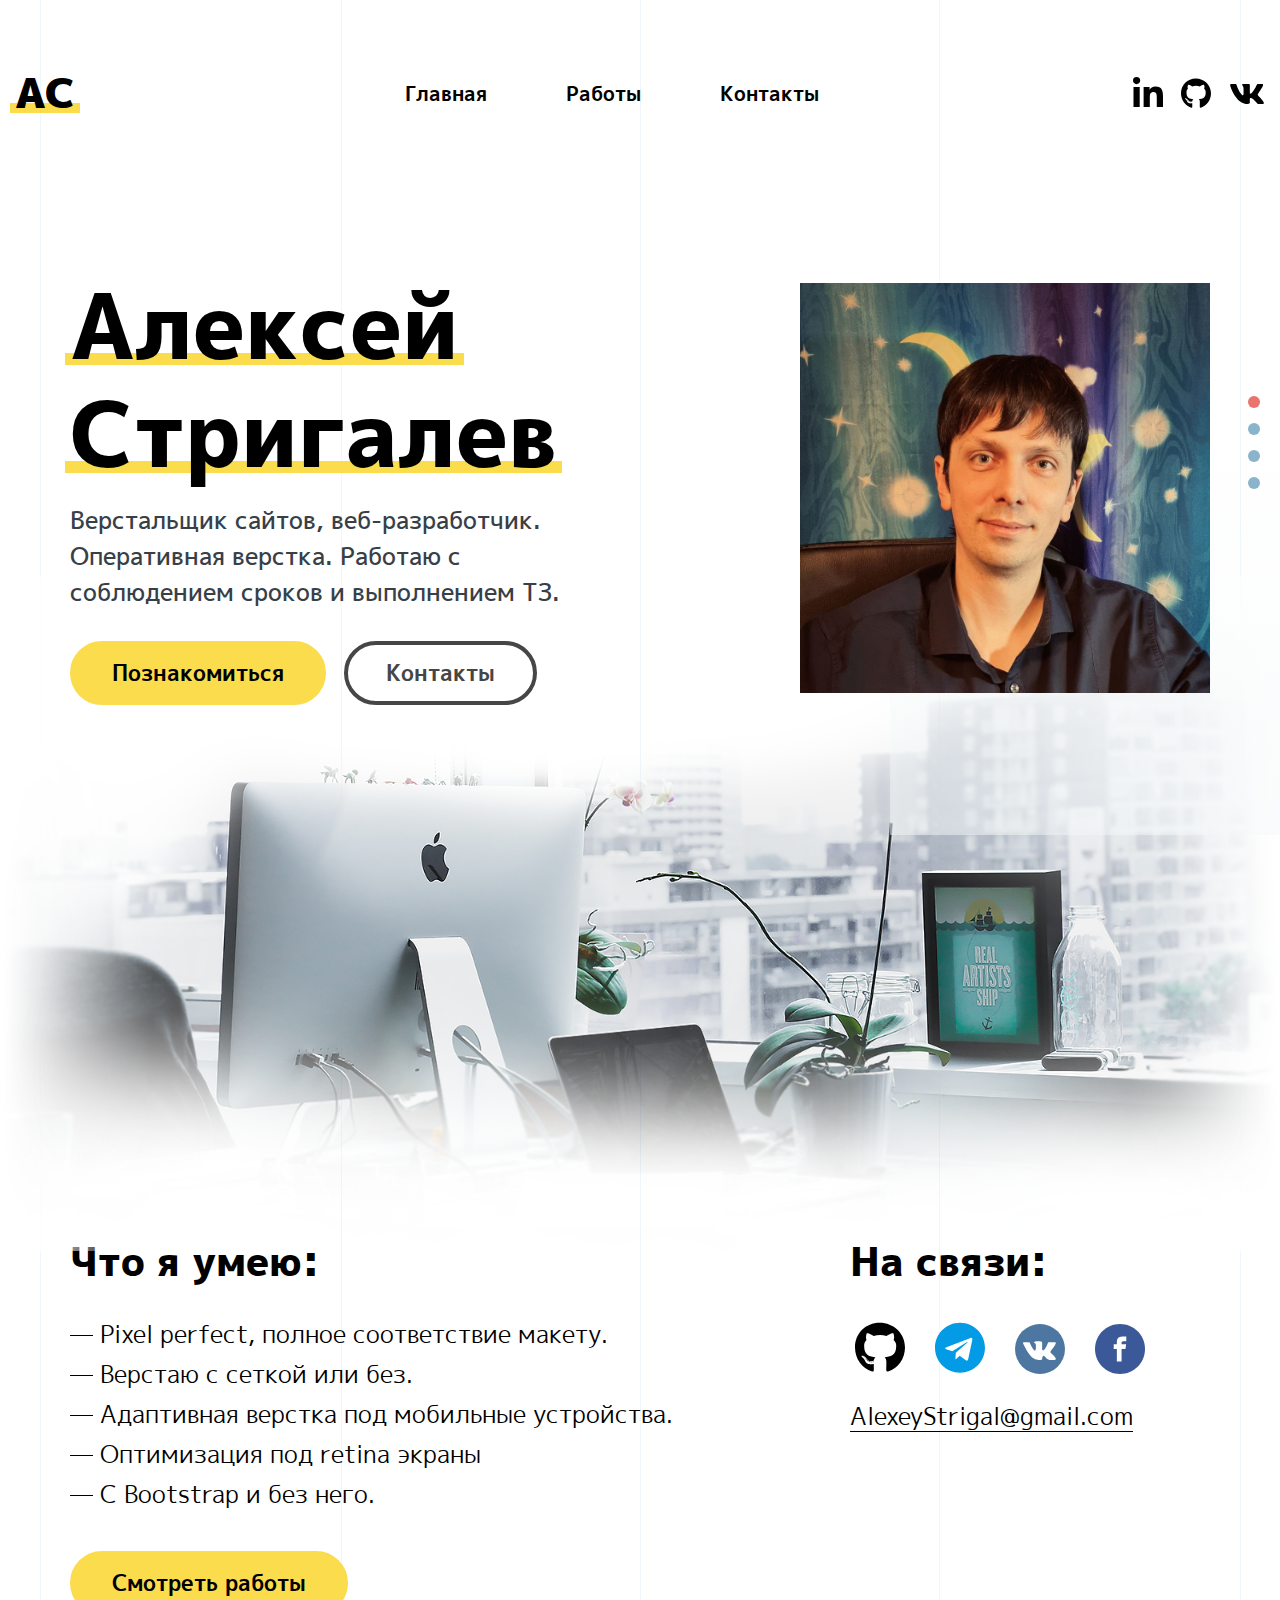
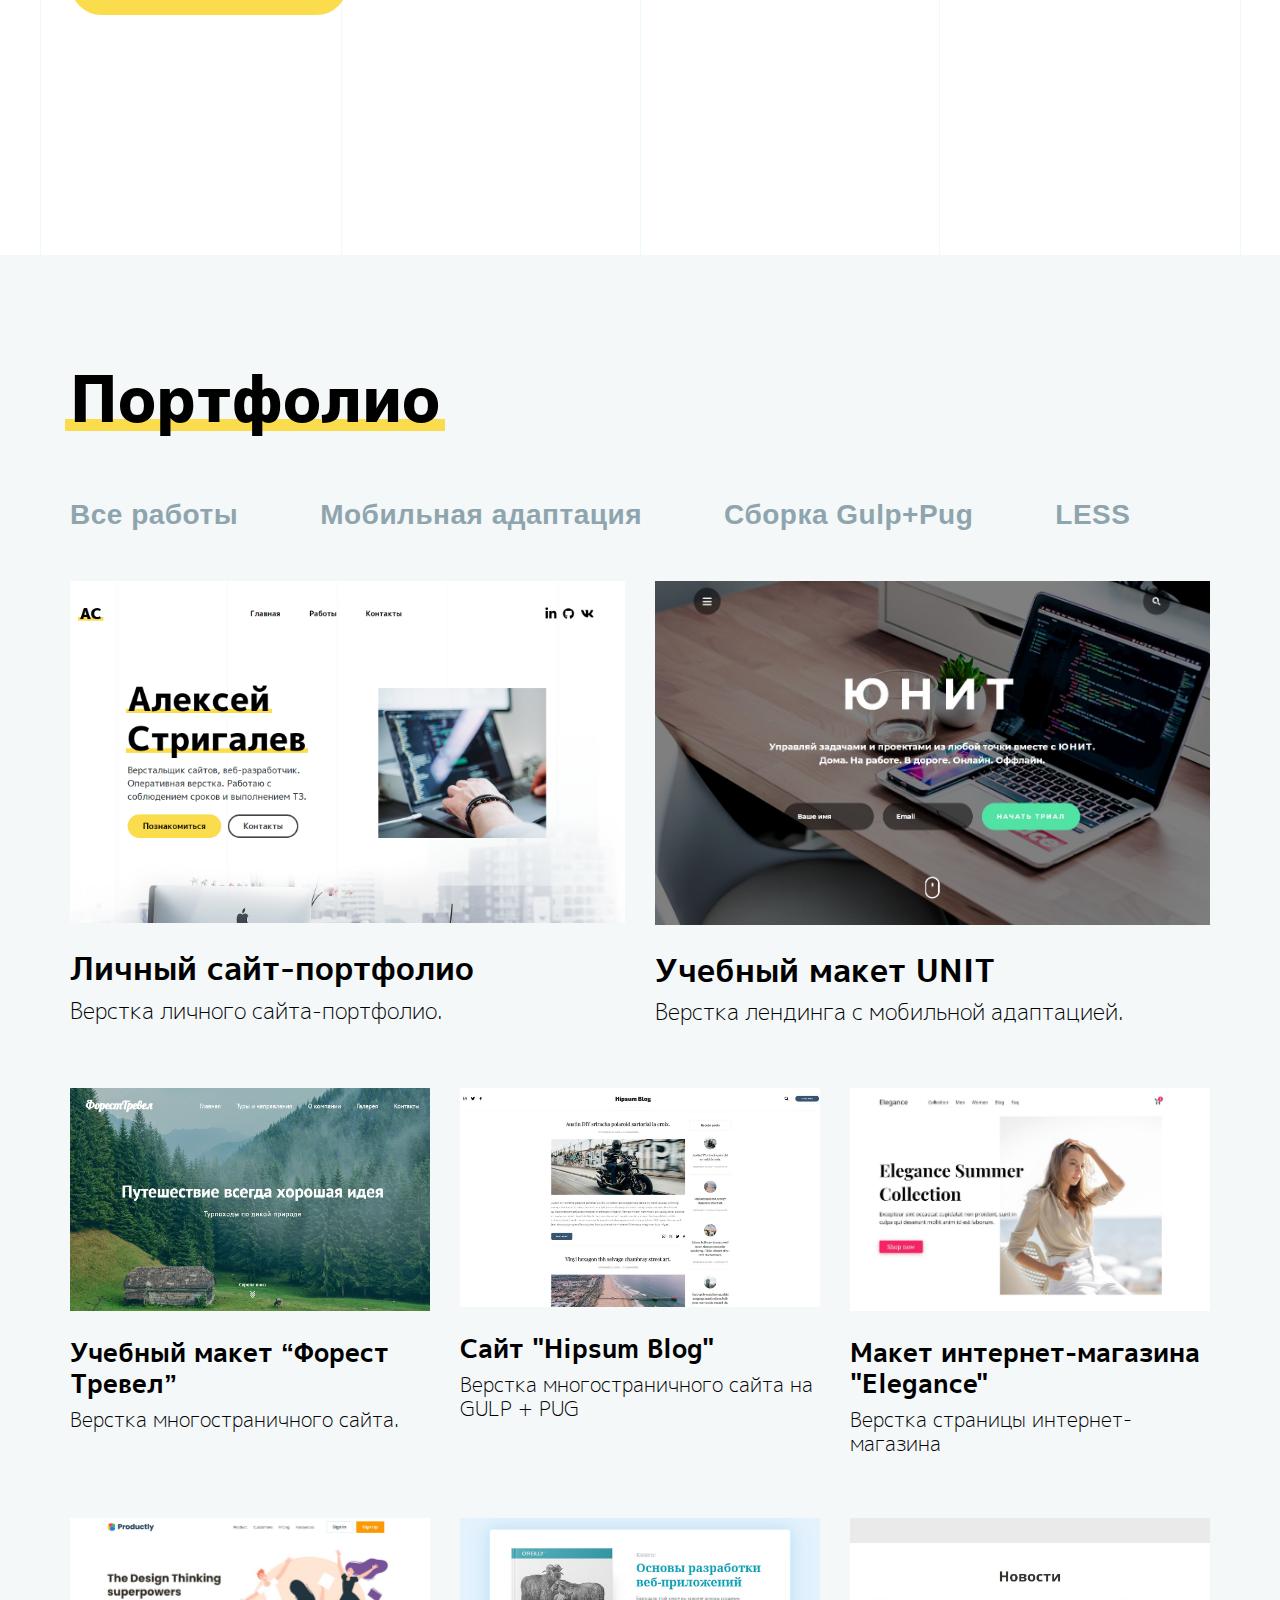
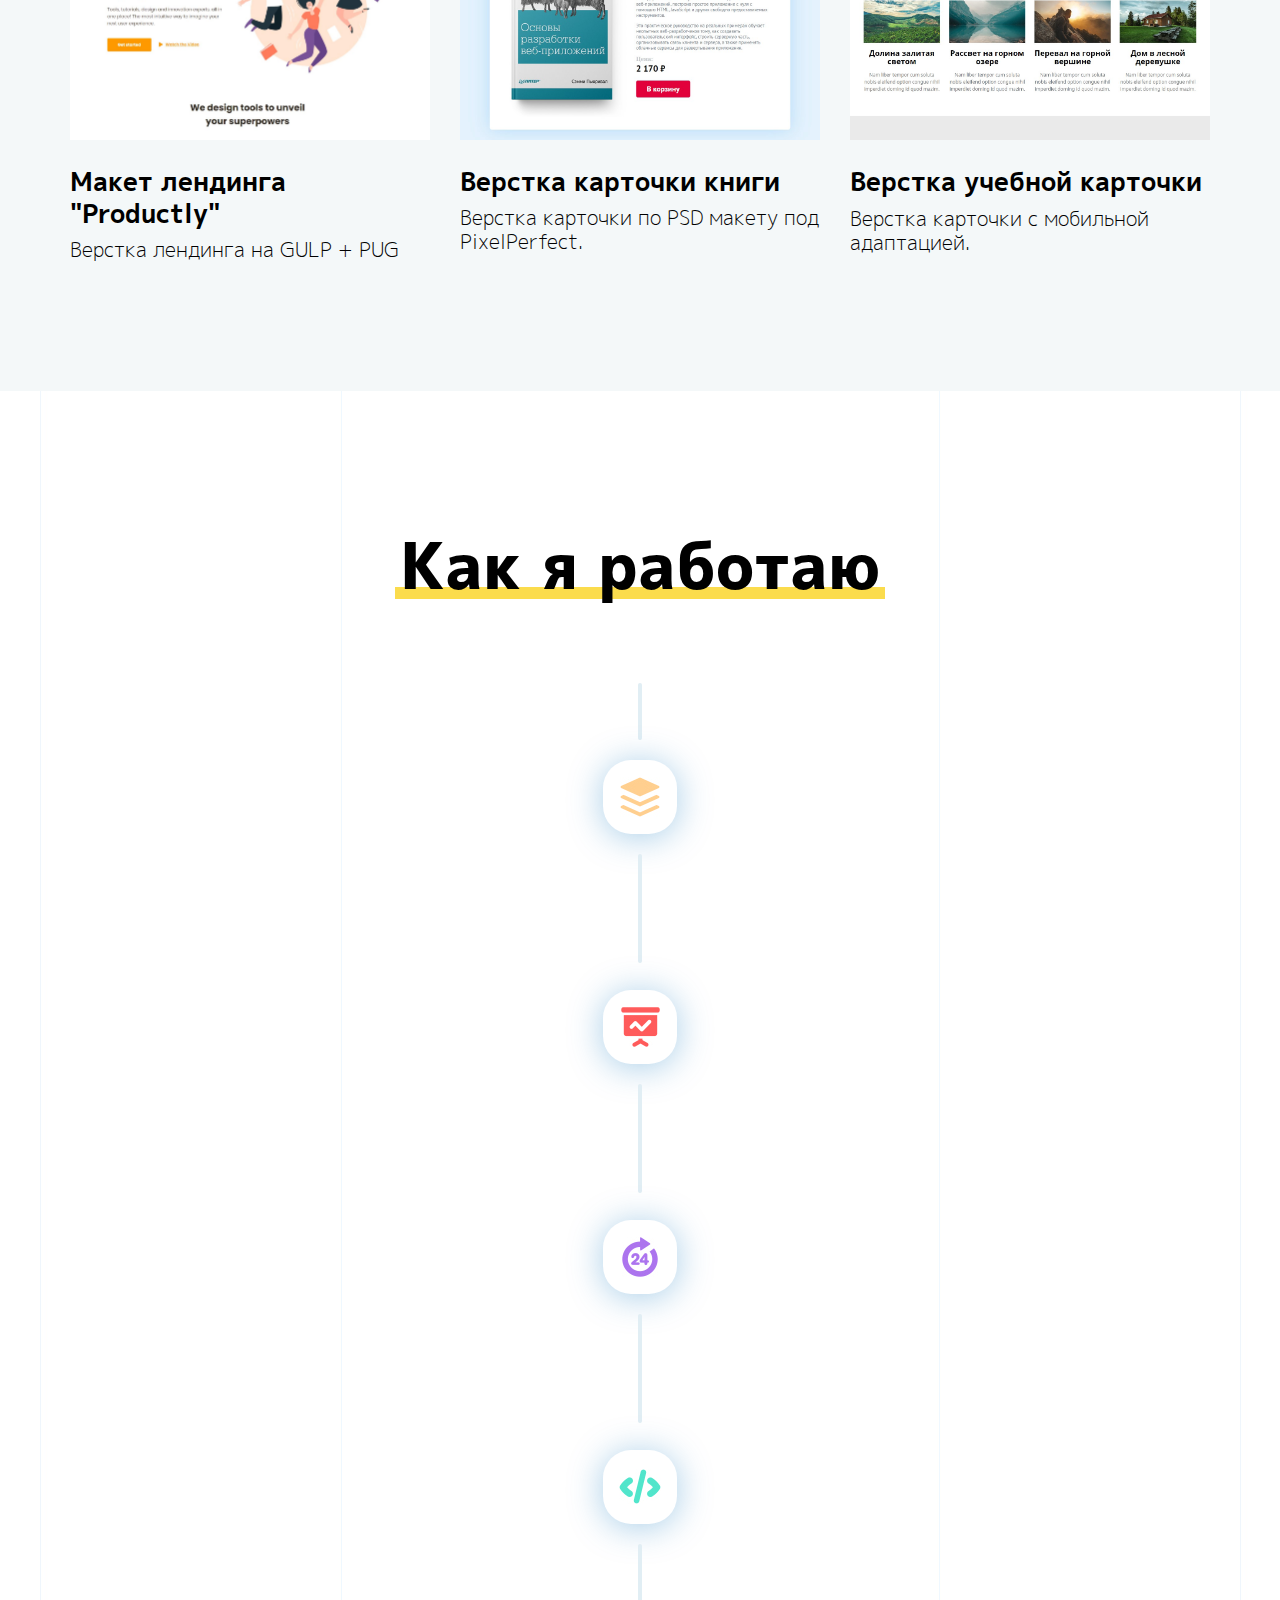
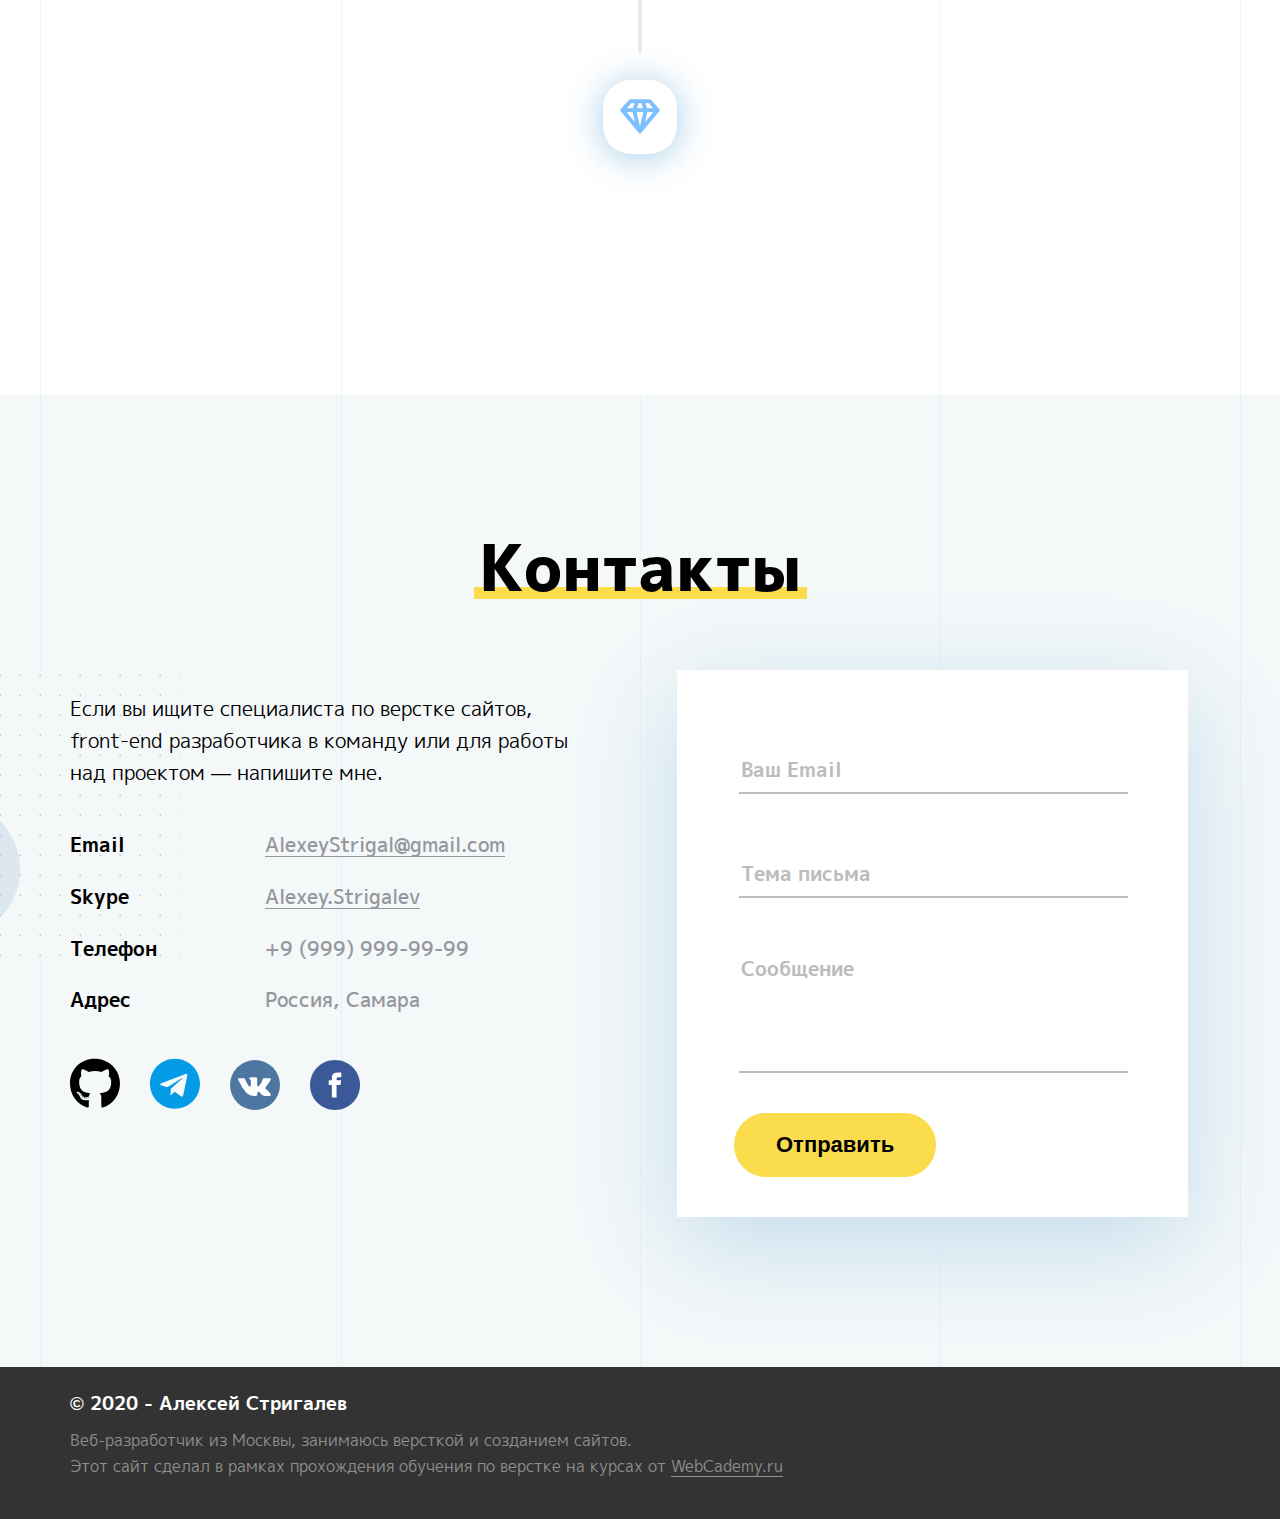
==== commit 667c416f: "portaolio fixes" ====
--- a/docs/index.html
+++ b/docs/index.html
@@ -36,7 +36,7 @@
             </div>
             <nav class="mobile-nav-row">
                 <div class="mobile-nav">
-                    <a href="#">Услуги</a>
+                    <a href="#!">Услуги</a>
                 </div>
                 <div class="mobile-nav">
                     <a href="#portfolio">Работы</a>
@@ -46,21 +46,21 @@
                 </div>
             </nav>
             <div class="social">
-                <a href="#">
+                <a href="#!">
                     <svg aria-hidden="true" focusable="false" data-prefix="fab" data-icon="github" class="svg-inline--fa fa-github fa-w-16" role="img" xmlns="http://www.w3.org/2000/svg" viewBox="0 0 496 512"><path fill="currentColor" d="M165.9 397.4c0 2-2.3 3.6-5.2 3.6-3.3.3-5.6-1.3-5.6-3.6 0-2 2.3-3.6 5.2-3.6 3-.3 5.6 1.3 5.6 3.6zm-31.1-4.5c-.7 2 1.3 4.3 4.3 4.9 2.6 1 5.6 0 6.2-2s-1.3-4.3-4.3-5.2c-2.6-.7-5.5.3-6.2 2.3zm44.2-1.7c-2.9.7-4.9 2.6-4.6 4.9.3 2 2.9 3.3 5.9 2.6 2.9-.7 4.9-2.6 4.6-4.6-.3-1.9-3-3.2-5.9-2.9zM244.8 8C106.1 8 0 113.3 0 252c0 110.9 69.8 205.8 169.5 239.2 12.8 2.3 17.3-5.6 17.3-12.1 0-6.2-.3-40.4-.3-61.4 0 0-70 15-84.7-29.8 0 0-11.4-29.1-27.8-36.6 0 0-22.9-15.7 1.6-15.4 0 0 24.9 2 38.6 25.8 21.9 38.6 58.6 27.5 72.9 20.9 2.3-16 8.8-27.1 16-33.7-55.9-6.2-112.3-14.3-112.3-110.5 0-27.5 7.6-41.3 23.6-58.9-2.6-6.5-11.1-33.3 2.6-67.9 20.9-6.5 69 27 69 27 20-5.6 41.5-8.5 62.8-8.5s42.8 2.9 62.8 8.5c0 0 48.1-33.6 69-27 13.7 34.7 5.2 61.4 2.6 67.9 16 17.7 25.8 31.5 25.8 58.9 0 96.5-58.9 104.2-114.8 110.5 9.2 7.9 17 22.9 17 46.4 0 33.7-.3 75.4-.3 83.6 0 6.5 4.6 14.4 17.3 12.1C428.2 457.8 496 362.9 496 252 496 113.3 383.5 8 244.8 8zM97.2 352.9c-1.3 1-1 3.3.7 5.2 1.6 1.6 3.9 2.3 5.2 1 1.3-1 1-3.3-.7-5.2-1.6-1.6-3.9-2.3-5.2-1zm-10.8-8.1c-.7 1.3.3 2.9 2.3 3.9 1.6 1 3.6.7 4.3-.7.7-1.3-.3-2.9-2.3-3.9-2-.6-3.6-.3-4.3.7zm32.4 35.6c-1.6 1.3-1 4.3 1.3 6.2 2.3 2.3 5.2 2.6 6.5 1 1.3-1.3.7-4.3-1.3-6.2-2.2-2.3-5.2-2.6-6.5-1zm-11.4-14.7c-1.6 1-1.6 3.6 0 5.9 1.6 2.3 4.3 3.3 5.6 2.3 1.6-1.3 1.6-3.9 0-6.2-1.4-2.3-4-3.3-5.6-2z"></path></svg>
                 </a>
-                <a href="#" class="icon-telegram">
+                <a href="#!" class="icon-telegram">
                     <svg aria-hidden="true" focusable="false" data-prefix="fab" data-icon="telegram" class="svg-inline--fa fa-telegram fa-w-16" role="img" xmlns="http://www.w3.org/2000/svg" viewBox="0 0 496 512"><path fill="currentColor" d="M248 8C111 8 0 119 0 256s111 248 248 248 248-111 248-248S385 8 248 8zm121.8 169.9l-40.7 191.8c-3 13.6-11.1 16.9-22.4 10.5l-62-45.7-29.9 28.8c-3.3 3.3-6.1 6.1-12.5 6.1l4.4-63.1 114.9-103.8c5-4.4-1.1-6.9-7.7-2.5l-142 89.4-61.2-19.1c-13.3-4.2-13.6-13.3 2.8-19.7l239.1-92.2c11.1-4 20.8 2.7 17.2 19.5z"></path></svg>
                 </a>
-                <a href="#">
+                <a href="#!">
                     <svg version="1.1" id="Capa_1" xmlns="http://www.w3.org/2000/svg" xmlns:xlink="http://www.w3.org/1999/xlink" x="0px" y="0px" viewBox="0 0 112.196 112.196" style="enable-background:new 0 0 112.196 112.196;" xml:space="preserve"><g><g><circle id="XMLID_11_" style="fill:#4D76A1;" cx="56.098" cy="56.098" r="56.098"/></g><path style="fill-rule:evenodd;clip-rule:evenodd;fill:#FFFFFF;" d="M53.979,80.702h4.403c0,0,1.33-0.146,2.009-0.878c0.625-0.672,0.605-1.934,0.605-1.934s-0.086-5.908,2.656-6.778c2.703-0.857,6.174,5.71,9.853,8.235c2.782,1.911,4.896,1.492,4.896,1.492l9.837-0.137c0,0,5.146-0.317,2.706-4.363c-0.2-0.331-1.421-2.993-7.314-8.463c-6.168-5.725-5.342-4.799,2.088-14.702c4.525-6.031,6.334-9.713,5.769-11.29c-0.539-1.502-3.867-1.105-3.867-1.105l-11.076,0.069c0,0-0.821-0.112-1.43,0.252c-0.595,0.357-0.978,1.189-0.978,1.189s-1.753,4.667-4.091,8.636c-4.932,8.375-6.904,8.817-7.71,8.297c-1.875-1.212-1.407-4.869-1.407-7.467c0-8.116,1.231-11.5-2.397-12.376c-1.204-0.291-2.09-0.483-5.169-0.514c-3.952-0.041-7.297,0.012-9.191,0.94c-1.26,0.617-2.232,1.992-1.64,2.071c0.732,0.098,2.39,0.447,3.269,1.644c1.135,1.544,1.095,5.012,1.095,5.012s0.652,9.554-1.523,10.741c-1.493,0.814-3.541-0.848-7.938-8.446c-2.253-3.892-3.954-8.194-3.954-8.194s-0.328-0.804-0.913-1.234c-0.71-0.521-1.702-0.687-1.702-0.687l-10.525,0.069c0,0-1.58,0.044-2.16,0.731c-0.516,0.611-0.041,1.875-0.041,1.875s8.24,19.278,17.57,28.993C44.264,81.287,53.979,80.702,53.979,80.702L53.979,80.702z"/></g></svg>
                 </a>
-                <a href="#">
+                <a href="#!">
                     <svg version="1.1" id="Layer_1" xmlns="http://www.w3.org/2000/svg" xmlns:xlink="http://www.w3.org/1999/xlink" x="0px" y="0px" viewBox="0 0 291.319 291.319" style="enable-background:new 0 0 291.319 291.319;" xml:space="preserve"><g><path style="fill:#3B5998;" d="M145.659,0c80.45,0,145.66,65.219,145.66,145.66c0,80.45-65.21,145.659-145.66,145.659S0,226.109,0,145.66C0,65.219,65.21,0,145.659,0z"/><path style="fill:#FFFFFF;" d="M163.394,100.277h18.772v-27.73h-22.067v0.1c-26.738,0.947-32.218,15.977-32.701,31.763h-0.055v13.847h-18.207v27.156h18.207v72.793h27.439v-72.793h22.477l4.342-27.156h-26.81v-8.366C154.791,104.556,158.341,100.277,163.394,100.277z"/></g></svg>
                 </a>
             </div>
             <div class="mobile-menu-email">
-                <a href="#">info@webdeveloper.ru</a>
+                <a href="mailto:AlexeyStrigal@gmail.com">AlexeyStrigal@gmail.com</a>
             </div>
         </div>
         <div class="header-overlay"></div>
@@ -69,7 +69,7 @@
         <!-- Навигация -->
         <div class="header-main">
             <div class="header-logo underline">
-                <a href="#">AC</a>
+                <a href="./index.html">AC</a>
             </div>
             <nav class="header-nav">
                 <a href="./index.html" class="underline">Главная</a>
@@ -77,9 +77,9 @@
                 <a href="#contacts" class="underline">Контакты</a>
             </nav>
             <div class="header-links">
-                <a href="#" class="icon-instagram"><svg aria-hidden="true" focusable="false" data-prefix="fab" data-icon="linkedin-in" class="svg-inline--fa fa-linkedin-in fa-w-14" role="img" xmlns="http://www.w3.org/2000/svg" viewBox="0 0 448 512"><path fill="currentColor" d="M100.28 448H7.4V148.9h92.88zM53.79 108.1C24.09 108.1 0 83.5 0 53.8a53.79 53.79 0 0 1 107.58 0c0 29.7-24.1 54.3-53.79 54.3zM447.9 448h-92.68V302.4c0-34.7-.7-79.2-48.29-79.2-48.29 0-55.69 37.7-55.69 76.7V448h-92.78V148.9h89.08v40.8h1.3c12.4-23.5 42.69-48.3 87.88-48.3 94 0 111.28 61.9 111.28 142.3V448z"></path></svg></a>
-                <a href="#" class="icon-github"><svg aria-hidden="true" focusable="false" data-prefix="fab" data-icon="github" class="svg-inline--fa fa-github fa-w-16" role="img" xmlns="http://www.w3.org/2000/svg" viewBox="0 0 496 512"><path fill="currentColor" d="M165.9 397.4c0 2-2.3 3.6-5.2 3.6-3.3.3-5.6-1.3-5.6-3.6 0-2 2.3-3.6 5.2-3.6 3-.3 5.6 1.3 5.6 3.6zm-31.1-4.5c-.7 2 1.3 4.3 4.3 4.9 2.6 1 5.6 0 6.2-2s-1.3-4.3-4.3-5.2c-2.6-.7-5.5.3-6.2 2.3zm44.2-1.7c-2.9.7-4.9 2.6-4.6 4.9.3 2 2.9 3.3 5.9 2.6 2.9-.7 4.9-2.6 4.6-4.6-.3-1.9-3-3.2-5.9-2.9zM244.8 8C106.1 8 0 113.3 0 252c0 110.9 69.8 205.8 169.5 239.2 12.8 2.3 17.3-5.6 17.3-12.1 0-6.2-.3-40.4-.3-61.4 0 0-70 15-84.7-29.8 0 0-11.4-29.1-27.8-36.6 0 0-22.9-15.7 1.6-15.4 0 0 24.9 2 38.6 25.8 21.9 38.6 58.6 27.5 72.9 20.9 2.3-16 8.8-27.1 16-33.7-55.9-6.2-112.3-14.3-112.3-110.5 0-27.5 7.6-41.3 23.6-58.9-2.6-6.5-11.1-33.3 2.6-67.9 20.9-6.5 69 27 69 27 20-5.6 41.5-8.5 62.8-8.5s42.8 2.9 62.8 8.5c0 0 48.1-33.6 69-27 13.7 34.7 5.2 61.4 2.6 67.9 16 17.7 25.8 31.5 25.8 58.9 0 96.5-58.9 104.2-114.8 110.5 9.2 7.9 17 22.9 17 46.4 0 33.7-.3 75.4-.3 83.6 0 6.5 4.6 14.4 17.3 12.1C428.2 457.8 496 362.9 496 252 496 113.3 383.5 8 244.8 8zM97.2 352.9c-1.3 1-1 3.3.7 5.2 1.6 1.6 3.9 2.3 5.2 1 1.3-1 1-3.3-.7-5.2-1.6-1.6-3.9-2.3-5.2-1zm-10.8-8.1c-.7 1.3.3 2.9 2.3 3.9 1.6 1 3.6.7 4.3-.7.7-1.3-.3-2.9-2.3-3.9-2-.6-3.6-.3-4.3.7zm32.4 35.6c-1.6 1.3-1 4.3 1.3 6.2 2.3 2.3 5.2 2.6 6.5 1 1.3-1.3.7-4.3-1.3-6.2-2.2-2.3-5.2-2.6-6.5-1zm-11.4-14.7c-1.6 1-1.6 3.6 0 5.9 1.6 2.3 4.3 3.3 5.6 2.3 1.6-1.3 1.6-3.9 0-6.2-1.4-2.3-4-3.3-5.6-2z"></path></svg></a>
-                <a href="#" class="icon-vk"><svg aria-hidden="true" focusable="false" data-prefix="fab" data-icon="vk" class="svg-inline--fa fa-vk fa-w-18" role="img" xmlns="http://www.w3.org/2000/svg" viewBox="0 0 576 512"><path fill="currentColor" d="M545 117.7c3.7-12.5 0-21.7-17.8-21.7h-58.9c-15 0-21.9 7.9-25.6 16.7 0 0-30 73.1-72.4 120.5-13.7 13.7-20 18.1-27.5 18.1-3.7 0-9.4-4.4-9.4-16.9V117.7c0-15-4.2-21.7-16.6-21.7h-92.6c-9.4 0-15 7-15 13.5 0 14.2 21.2 17.5 23.4 57.5v86.8c0 19-3.4 22.5-10.9 22.5-20 0-68.6-73.4-97.4-157.4-5.8-16.3-11.5-22.9-26.6-22.9H38.8c-16.8 0-20.2 7.9-20.2 16.7 0 15.6 20 93.1 93.1 195.5C160.4 378.1 229 416 291.4 416c37.5 0 42.1-8.4 42.1-22.9 0-66.8-3.4-73.1 15.4-73.1 8.7 0 23.7 4.4 58.7 38.1 40 40 46.6 57.9 69 57.9h58.9c16.8 0 25.3-8.4 20.4-25-11.2-34.9-86.9-106.7-90.3-111.5-8.7-11.2-6.2-16.2 0-26.2.1-.1 72-101.3 79.4-135.6z"></path></svg></a>
+                <a href="#!" class="icon-instagram"><svg aria-hidden="true" focusable="false" data-prefix="fab" data-icon="linkedin-in" class="svg-inline--fa fa-linkedin-in fa-w-14" role="img" xmlns="http://www.w3.org/2000/svg" viewBox="0 0 448 512"><path fill="currentColor" d="M100.28 448H7.4V148.9h92.88zM53.79 108.1C24.09 108.1 0 83.5 0 53.8a53.79 53.79 0 0 1 107.58 0c0 29.7-24.1 54.3-53.79 54.3zM447.9 448h-92.68V302.4c0-34.7-.7-79.2-48.29-79.2-48.29 0-55.69 37.7-55.69 76.7V448h-92.78V148.9h89.08v40.8h1.3c12.4-23.5 42.69-48.3 87.88-48.3 94 0 111.28 61.9 111.28 142.3V448z"></path></svg></a>
+                <a href="#!" class="icon-github"><svg aria-hidden="true" focusable="false" data-prefix="fab" data-icon="github" class="svg-inline--fa fa-github fa-w-16" role="img" xmlns="http://www.w3.org/2000/svg" viewBox="0 0 496 512"><path fill="currentColor" d="M165.9 397.4c0 2-2.3 3.6-5.2 3.6-3.3.3-5.6-1.3-5.6-3.6 0-2 2.3-3.6 5.2-3.6 3-.3 5.6 1.3 5.6 3.6zm-31.1-4.5c-.7 2 1.3 4.3 4.3 4.9 2.6 1 5.6 0 6.2-2s-1.3-4.3-4.3-5.2c-2.6-.7-5.5.3-6.2 2.3zm44.2-1.7c-2.9.7-4.9 2.6-4.6 4.9.3 2 2.9 3.3 5.9 2.6 2.9-.7 4.9-2.6 4.6-4.6-.3-1.9-3-3.2-5.9-2.9zM244.8 8C106.1 8 0 113.3 0 252c0 110.9 69.8 205.8 169.5 239.2 12.8 2.3 17.3-5.6 17.3-12.1 0-6.2-.3-40.4-.3-61.4 0 0-70 15-84.7-29.8 0 0-11.4-29.1-27.8-36.6 0 0-22.9-15.7 1.6-15.4 0 0 24.9 2 38.6 25.8 21.9 38.6 58.6 27.5 72.9 20.9 2.3-16 8.8-27.1 16-33.7-55.9-6.2-112.3-14.3-112.3-110.5 0-27.5 7.6-41.3 23.6-58.9-2.6-6.5-11.1-33.3 2.6-67.9 20.9-6.5 69 27 69 27 20-5.6 41.5-8.5 62.8-8.5s42.8 2.9 62.8 8.5c0 0 48.1-33.6 69-27 13.7 34.7 5.2 61.4 2.6 67.9 16 17.7 25.8 31.5 25.8 58.9 0 96.5-58.9 104.2-114.8 110.5 9.2 7.9 17 22.9 17 46.4 0 33.7-.3 75.4-.3 83.6 0 6.5 4.6 14.4 17.3 12.1C428.2 457.8 496 362.9 496 252 496 113.3 383.5 8 244.8 8zM97.2 352.9c-1.3 1-1 3.3.7 5.2 1.6 1.6 3.9 2.3 5.2 1 1.3-1 1-3.3-.7-5.2-1.6-1.6-3.9-2.3-5.2-1zm-10.8-8.1c-.7 1.3.3 2.9 2.3 3.9 1.6 1 3.6.7 4.3-.7.7-1.3-.3-2.9-2.3-3.9-2-.6-3.6-.3-4.3.7zm32.4 35.6c-1.6 1.3-1 4.3 1.3 6.2 2.3 2.3 5.2 2.6 6.5 1 1.3-1.3.7-4.3-1.3-6.2-2.2-2.3-5.2-2.6-6.5-1zm-11.4-14.7c-1.6 1-1.6 3.6 0 5.9 1.6 2.3 4.3 3.3 5.6 2.3 1.6-1.3 1.6-3.9 0-6.2-1.4-2.3-4-3.3-5.6-2z"></path></svg></a>
+                <a href="#!" class="icon-vk"><svg aria-hidden="true" focusable="false" data-prefix="fab" data-icon="vk" class="svg-inline--fa fa-vk fa-w-18" role="img" xmlns="http://www.w3.org/2000/svg" viewBox="0 0 576 512"><path fill="currentColor" d="M545 117.7c3.7-12.5 0-21.7-17.8-21.7h-58.9c-15 0-21.9 7.9-25.6 16.7 0 0-30 73.1-72.4 120.5-13.7 13.7-20 18.1-27.5 18.1-3.7 0-9.4-4.4-9.4-16.9V117.7c0-15-4.2-21.7-16.6-21.7h-92.6c-9.4 0-15 7-15 13.5 0 14.2 21.2 17.5 23.4 57.5v86.8c0 19-3.4 22.5-10.9 22.5-20 0-68.6-73.4-97.4-157.4-5.8-16.3-11.5-22.9-26.6-22.9H38.8c-16.8 0-20.2 7.9-20.2 16.7 0 15.6 20 93.1 93.1 195.5C160.4 378.1 229 416 291.4 416c37.5 0 42.1-8.4 42.1-22.9 0-66.8-3.4-73.1 15.4-73.1 8.7 0 23.7 4.4 58.7 38.1 40 40 46.6 57.9 69 57.9h58.9c16.8 0 25.3-8.4 20.4-25-11.2-34.9-86.9-106.7-90.3-111.5-8.7-11.2-6.2-16.2 0-26.2.1-.1 72-101.3 79.4-135.6z"></path></svg></a>
             </div>
             <div class="toggle-menu"><span></span></div>
         </div>
@@ -102,7 +102,7 @@
                         </div>
                     </div>
                     <div class="header-foto">
-                        <!-- <img src="./img/main/foto.jpg" alt="Foto"> -->
+                        <img src="./img/main/header/avator.jpg" alt="Foto">
                     </div>
                     <div class="header-foto-overlay"></div>
                 </div>
@@ -130,16 +130,16 @@
                     <div class="header-skills-contacts">
                         <h3 class="title-h3">На связи:</h3>
                         <div class="social">
-                            <a href="#">
+                            <a href="#!">
                                 <svg aria-hidden="true" focusable="false" data-prefix="fab" data-icon="github" class="svg-inline--fa fa-github fa-w-16" role="img" xmlns="http://www.w3.org/2000/svg" viewBox="0 0 496 512"><path fill="currentColor" d="M165.9 397.4c0 2-2.3 3.6-5.2 3.6-3.3.3-5.6-1.3-5.6-3.6 0-2 2.3-3.6 5.2-3.6 3-.3 5.6 1.3 5.6 3.6zm-31.1-4.5c-.7 2 1.3 4.3 4.3 4.9 2.6 1 5.6 0 6.2-2s-1.3-4.3-4.3-5.2c-2.6-.7-5.5.3-6.2 2.3zm44.2-1.7c-2.9.7-4.9 2.6-4.6 4.9.3 2 2.9 3.3 5.9 2.6 2.9-.7 4.9-2.6 4.6-4.6-.3-1.9-3-3.2-5.9-2.9zM244.8 8C106.1 8 0 113.3 0 252c0 110.9 69.8 205.8 169.5 239.2 12.8 2.3 17.3-5.6 17.3-12.1 0-6.2-.3-40.4-.3-61.4 0 0-70 15-84.7-29.8 0 0-11.4-29.1-27.8-36.6 0 0-22.9-15.7 1.6-15.4 0 0 24.9 2 38.6 25.8 21.9 38.6 58.6 27.5 72.9 20.9 2.3-16 8.8-27.1 16-33.7-55.9-6.2-112.3-14.3-112.3-110.5 0-27.5 7.6-41.3 23.6-58.9-2.6-6.5-11.1-33.3 2.6-67.9 20.9-6.5 69 27 69 27 20-5.6 41.5-8.5 62.8-8.5s42.8 2.9 62.8 8.5c0 0 48.1-33.6 69-27 13.7 34.7 5.2 61.4 2.6 67.9 16 17.7 25.8 31.5 25.8 58.9 0 96.5-58.9 104.2-114.8 110.5 9.2 7.9 17 22.9 17 46.4 0 33.7-.3 75.4-.3 83.6 0 6.5 4.6 14.4 17.3 12.1C428.2 457.8 496 362.9 496 252 496 113.3 383.5 8 244.8 8zM97.2 352.9c-1.3 1-1 3.3.7 5.2 1.6 1.6 3.9 2.3 5.2 1 1.3-1 1-3.3-.7-5.2-1.6-1.6-3.9-2.3-5.2-1zm-10.8-8.1c-.7 1.3.3 2.9 2.3 3.9 1.6 1 3.6.7 4.3-.7.7-1.3-.3-2.9-2.3-3.9-2-.6-3.6-.3-4.3.7zm32.4 35.6c-1.6 1.3-1 4.3 1.3 6.2 2.3 2.3 5.2 2.6 6.5 1 1.3-1.3.7-4.3-1.3-6.2-2.2-2.3-5.2-2.6-6.5-1zm-11.4-14.7c-1.6 1-1.6 3.6 0 5.9 1.6 2.3 4.3 3.3 5.6 2.3 1.6-1.3 1.6-3.9 0-6.2-1.4-2.3-4-3.3-5.6-2z"></path></svg>
                             </a>
-                            <a href="#" class="icon-telegram">
+                            <a href="#!" class="icon-telegram">
                                 <svg aria-hidden="true" focusable="false" data-prefix="fab" data-icon="telegram" class="svg-inline--fa fa-telegram fa-w-16" role="img" xmlns="http://www.w3.org/2000/svg" viewBox="0 0 496 512"><path fill="currentColor" d="M248 8C111 8 0 119 0 256s111 248 248 248 248-111 248-248S385 8 248 8zm121.8 169.9l-40.7 191.8c-3 13.6-11.1 16.9-22.4 10.5l-62-45.7-29.9 28.8c-3.3 3.3-6.1 6.1-12.5 6.1l4.4-63.1 114.9-103.8c5-4.4-1.1-6.9-7.7-2.5l-142 89.4-61.2-19.1c-13.3-4.2-13.6-13.3 2.8-19.7l239.1-92.2c11.1-4 20.8 2.7 17.2 19.5z"></path></svg>
                             </a>
-                            <a href="#">
+                            <a href="#!">
                                 <svg version="1.1" id="Capa_1" xmlns="http://www.w3.org/2000/svg" xmlns:xlink="http://www.w3.org/1999/xlink" x="0px" y="0px" viewBox="0 0 112.196 112.196" style="enable-background:new 0 0 112.196 112.196;" xml:space="preserve"><g><g><circle id="XMLID_11_" style="fill:#4D76A1;" cx="56.098" cy="56.098" r="56.098"/></g><path style="fill-rule:evenodd;clip-rule:evenodd;fill:#FFFFFF;" d="M53.979,80.702h4.403c0,0,1.33-0.146,2.009-0.878c0.625-0.672,0.605-1.934,0.605-1.934s-0.086-5.908,2.656-6.778c2.703-0.857,6.174,5.71,9.853,8.235c2.782,1.911,4.896,1.492,4.896,1.492l9.837-0.137c0,0,5.146-0.317,2.706-4.363c-0.2-0.331-1.421-2.993-7.314-8.463c-6.168-5.725-5.342-4.799,2.088-14.702c4.525-6.031,6.334-9.713,5.769-11.29c-0.539-1.502-3.867-1.105-3.867-1.105l-11.076,0.069c0,0-0.821-0.112-1.43,0.252c-0.595,0.357-0.978,1.189-0.978,1.189s-1.753,4.667-4.091,8.636c-4.932,8.375-6.904,8.817-7.71,8.297c-1.875-1.212-1.407-4.869-1.407-7.467c0-8.116,1.231-11.5-2.397-12.376c-1.204-0.291-2.09-0.483-5.169-0.514c-3.952-0.041-7.297,0.012-9.191,0.94c-1.26,0.617-2.232,1.992-1.64,2.071c0.732,0.098,2.39,0.447,3.269,1.644c1.135,1.544,1.095,5.012,1.095,5.012s0.652,9.554-1.523,10.741c-1.493,0.814-3.541-0.848-7.938-8.446c-2.253-3.892-3.954-8.194-3.954-8.194s-0.328-0.804-0.913-1.234c-0.71-0.521-1.702-0.687-1.702-0.687l-10.525,0.069c0,0-1.58,0.044-2.16,0.731c-0.516,0.611-0.041,1.875-0.041,1.875s8.24,19.278,17.57,28.993C44.264,81.287,53.979,80.702,53.979,80.702L53.979,80.702z"/></g></svg>
                             </a>
-                            <a href="#">
+                            <a href="#!">
                                 <svg version="1.1" id="Layer_1" xmlns="http://www.w3.org/2000/svg" xmlns:xlink="http://www.w3.org/1999/xlink" x="0px" y="0px" viewBox="0 0 291.319 291.319" style="enable-background:new 0 0 291.319 291.319;" xml:space="preserve"><g><path style="fill:#3B5998;" d="M145.659,0c80.45,0,145.66,65.219,145.66,145.66c0,80.45-65.21,145.659-145.66,145.659S0,226.109,0,145.66C0,65.219,65.21,0,145.659,0z"/><path style="fill:#FFFFFF;" d="M163.394,100.277h18.772v-27.73h-22.067v0.1c-26.738,0.947-32.218,15.977-32.701,31.763h-0.055v13.847h-18.207v27.156h18.207v72.793h27.439v-72.793h22.477l4.342-27.156h-26.81v-8.366C154.791,104.556,158.341,100.277,163.394,100.277z"/></g></svg>
                             </a>
                         </div>
@@ -149,7 +149,7 @@
                     </div>
                 </div>
             </div>
-        </>
+        </div>
         <!-- // Обо мне -->
     </header>
 
@@ -161,17 +161,17 @@
 
                     <div class="portfolio-menu">
                         <button class="control-active" data-filter="all">Все работы</button>
-                        <button data-filter=".boots">Bootstrap</button>
-                        <button data-filter=".wp">WordPress</button>
-                        <button data-filter=".frontend">Frontend</button>
+                        <button data-filter=".mobile">Мобильная адаптация</button>
+                        <button data-filter=".gulp">Сборка Gulp+Pug</button>
+                        <button data-filter=".less">LESS</button>
                     </div>
 
                     <div class="portfolio-cards-row" id="portfolio-card">
 
-                        <div class="portfolio-card portfolio-card-big mix wp boots">
+                        <div class="portfolio-card portfolio-card-big mix mobile less">
                             <div class="portfolio-card-img">
                                 <button data-fancybox="my-works" data-src="./img/main/gallery/full/card01.jpg">Смотреть проект</button>
-                                <img src="./img/main/gallery/small/card01.jpg" alt="Мир авто">
+                                <img src="./img/main/gallery/small/card01.jpg" alt="Портфолио">
                             </div>
                             <div class="portfolio-card-title">
                                 <h3><a href="http://d91781oe.beget.tech/MyPorrfolio/docs/index.html" target="_blank">Личный сайт-портфолио</a></h3>
@@ -179,10 +179,10 @@
                             </div>                           
                         </div>
                         
-                        <div class="portfolio-card portfolio-card-big mix wp boots">      
+                        <div class="portfolio-card portfolio-card-big mix mobile less">      
                             <div class="portfolio-card-img">
                                 <button data-fancybox="my-works" data-src="./img/main/gallery/full/card02.jpg">Смотреть проект</button>
-                                <img src="./img/main/gallery/small/card02.jpg" alt="Мир авто">
+                                <img src="./img/main/gallery/small/card02.jpg" alt="Макет UNIT">
                             </div>
                             <div class="portfolio-card-title">
                                 <h3><a href="http://d91781oe.beget.tech/project-UNIT/index.html" target="_blank">Учебный макет UNIT</a></h3>
@@ -190,10 +190,10 @@
                             </div>                       
                         </div>
 
-                        <div class="portfolio-card mix frontend">                   
+                        <div class="portfolio-card mix">                   
                             <div class="portfolio-card-img">
                                 <button data-fancybox="my-works" data-src="./img/main/gallery/full/card03.jpg">Смотреть проект</button>
-                                <img src="./img/main/gallery/small/card03.jpg" alt="Мир авто">
+                                <img src="./img/main/gallery/small/card03.jpg" alt="Макет Форест Тревел">
                             </div>
                             <div class="portfolio-card-title">
                                 <h3><a href="http://d91781oe.beget.tech/forest_travel_main/forect_travel_main.html" target="_blank">Учебный макет “Форест Тревел”</a></h3>
@@ -201,10 +201,43 @@
                             </div>
                         </div>
 
-                        <div class="portfolio-card mix boots frontend">
-                            <div class="portfolio-card-img">
-                                <button data-fancybox="my-works" data-src="./img/main/gallery/full/card04.jpg">Смотреть проект</button>
-                                <img src="./img/main/gallery/small/card04.jpg" alt="Мир авто">
+                        <div class="portfolio-card mix gulp">
+                            <div class="portfolio-card-img">
+                                <button data-fancybox="my-works" data-src="./img/main/gallery/full/card04.png">Смотреть проект</button>
+                                <img src="./img/main/gallery/small/card04.jpg" alt="Портфолио">
+                            </div>
+                            <div class="portfolio-card-title">
+                                <h3><a href="http://d91781oe.beget.tech/Blog-training/index.html" target="_blank">Сайт "Hipsum Blog"</a></h3>
+                                <p>Верстка многостраничного сайта на GULP + PUG</p>
+                            </div>                           
+                        </div>
+
+                        <div class="portfolio-card hide-card mix mobile less">
+                            <div class="portfolio-card-img">
+                                <button data-fancybox="my-works" data-src="./img/main/gallery/full/card05.jpg">Смотреть проект</button>
+                                <img src="./img/main/gallery/small/card05.jpg" alt="Портфолио">
+                            </div>
+                            <div class="portfolio-card-title">
+                                <h3><a href="http://d91781oe.beget.tech/OnlineStore/index.html" target="_blank">Макет интернет-магазина "Elegance"</a></h3>
+                                <p>Верстка страницы интернет-магазина</p>
+                            </div>                           
+                        </div>
+
+                        <div class="portfolio-card hide-card mix gulp">
+                            <div class="portfolio-card-img">
+                                <button data-fancybox="my-works" data-src="./img/main/gallery/full/card06.jpg">Смотреть проект</button>
+                                <img src="./img/main/gallery/small/card06.jpg" alt="Карточка книги">
+                            </div>
+                            <div class="portfolio-card-title">
+                                <h3><a href="http://d91781oe.beget.tech/Productly/index.html" target="_blank">Макет лендинга "Productly"</a></h3>
+                                <p>Верстка лендинга на GULP + PUG </p>
+                            </div>
+                        </div>
+
+                        <div class="portfolio-card hide-card mix">
+                            <div class="portfolio-card-img">
+                                <button data-fancybox="my-works" data-src="./img/main/gallery/full/card07.jpg">Смотреть проект</button>
+                                <img src="./img/main/gallery/small/card07.jpg" alt="Карточка книги">
                             </div>
                             <div class="portfolio-card-title">
                                 <h3><a href="http://d91781oe.beget.tech/card_book/card_book.html" target="_blank">Верстка карточки книги</a></h3>
@@ -212,10 +245,10 @@
                             </div>
                         </div>
 
-                        <div class="portfolio-card hide-card mix wp frontend">
-                            <div class="portfolio-card-img">
-                                <button data-fancybox="my-works" data-src="./img/main/gallery/full/card05.jpg">Смотреть проект</button>
-                                <img src="./img/main/gallery/small/card05.jpg" alt="Мир авто">
+                        <div class="portfolio-card hide-card mix mobile less">
+                            <div class="portfolio-card-img">
+                                <button data-fancybox="my-works" data-src="./img/main/gallery/full/card08.jpg">Смотреть проект</button>
+                                <img src="./img/main/gallery/small/card08.jpg" alt="Учебная карточка">
                             </div>
                             <div class="portfolio-card-title">
                                 <h3><a href="http://d91781oe.beget.tech/Adaptiv_less&MF/index.html" target="_blank">Верстка учебной карточки</a></h3>
@@ -225,7 +258,7 @@
 
                     </div>
                 </div>
-                <a href="#portfolio" class="all-jobs-link">Смотреть все работы</a>
+                <a href="#!" class="all-jobs-link">Смотреть все работы</a>
             </div>
         </div>
     </section>
@@ -322,7 +355,7 @@
                                 Skype
                             </div>
                             <div class="contact-desc">
-                                <a href="#">Alexey.Strigalev</a>
+                                <a href="#!">Alexey.Strigalev</a>
                             </div>
                         </li>
 
@@ -346,16 +379,16 @@
                     </ul>
 
                     <div class="social">
-                        <a href="#">
+                        <a href="#!">
                             <svg aria-hidden="true" focusable="false" data-prefix="fab" data-icon="github" class="svg-inline--fa fa-github fa-w-16" role="img" xmlns="http://www.w3.org/2000/svg" viewBox="0 0 496 512"><path fill="currentColor" d="M165.9 397.4c0 2-2.3 3.6-5.2 3.6-3.3.3-5.6-1.3-5.6-3.6 0-2 2.3-3.6 5.2-3.6 3-.3 5.6 1.3 5.6 3.6zm-31.1-4.5c-.7 2 1.3 4.3 4.3 4.9 2.6 1 5.6 0 6.2-2s-1.3-4.3-4.3-5.2c-2.6-.7-5.5.3-6.2 2.3zm44.2-1.7c-2.9.7-4.9 2.6-4.6 4.9.3 2 2.9 3.3 5.9 2.6 2.9-.7 4.9-2.6 4.6-4.6-.3-1.9-3-3.2-5.9-2.9zM244.8 8C106.1 8 0 113.3 0 252c0 110.9 69.8 205.8 169.5 239.2 12.8 2.3 17.3-5.6 17.3-12.1 0-6.2-.3-40.4-.3-61.4 0 0-70 15-84.7-29.8 0 0-11.4-29.1-27.8-36.6 0 0-22.9-15.7 1.6-15.4 0 0 24.9 2 38.6 25.8 21.9 38.6 58.6 27.5 72.9 20.9 2.3-16 8.8-27.1 16-33.7-55.9-6.2-112.3-14.3-112.3-110.5 0-27.5 7.6-41.3 23.6-58.9-2.6-6.5-11.1-33.3 2.6-67.9 20.9-6.5 69 27 69 27 20-5.6 41.5-8.5 62.8-8.5s42.8 2.9 62.8 8.5c0 0 48.1-33.6 69-27 13.7 34.7 5.2 61.4 2.6 67.9 16 17.7 25.8 31.5 25.8 58.9 0 96.5-58.9 104.2-114.8 110.5 9.2 7.9 17 22.9 17 46.4 0 33.7-.3 75.4-.3 83.6 0 6.5 4.6 14.4 17.3 12.1C428.2 457.8 496 362.9 496 252 496 113.3 383.5 8 244.8 8zM97.2 352.9c-1.3 1-1 3.3.7 5.2 1.6 1.6 3.9 2.3 5.2 1 1.3-1 1-3.3-.7-5.2-1.6-1.6-3.9-2.3-5.2-1zm-10.8-8.1c-.7 1.3.3 2.9 2.3 3.9 1.6 1 3.6.7 4.3-.7.7-1.3-.3-2.9-2.3-3.9-2-.6-3.6-.3-4.3.7zm32.4 35.6c-1.6 1.3-1 4.3 1.3 6.2 2.3 2.3 5.2 2.6 6.5 1 1.3-1.3.7-4.3-1.3-6.2-2.2-2.3-5.2-2.6-6.5-1zm-11.4-14.7c-1.6 1-1.6 3.6 0 5.9 1.6 2.3 4.3 3.3 5.6 2.3 1.6-1.3 1.6-3.9 0-6.2-1.4-2.3-4-3.3-5.6-2z"></path></svg>
                         </a>
-                        <a href="#" class="icon-telegram">
+                        <a href="#!" class="icon-telegram">
                             <svg aria-hidden="true" focusable="false" data-prefix="fab" data-icon="telegram" class="svg-inline--fa fa-telegram fa-w-16" role="img" xmlns="http://www.w3.org/2000/svg" viewBox="0 0 496 512"><path fill="currentColor" d="M248 8C111 8 0 119 0 256s111 248 248 248 248-111 248-248S385 8 248 8zm121.8 169.9l-40.7 191.8c-3 13.6-11.1 16.9-22.4 10.5l-62-45.7-29.9 28.8c-3.3 3.3-6.1 6.1-12.5 6.1l4.4-63.1 114.9-103.8c5-4.4-1.1-6.9-7.7-2.5l-142 89.4-61.2-19.1c-13.3-4.2-13.6-13.3 2.8-19.7l239.1-92.2c11.1-4 20.8 2.7 17.2 19.5z"></path></svg>
                         </a>
-                        <a href="#">
+                        <a href="#!">
                             <svg version="1.1" id="Capa_1" xmlns="http://www.w3.org/2000/svg" xmlns:xlink="http://www.w3.org/1999/xlink" x="0px" y="0px" viewBox="0 0 112.196 112.196" style="enable-background:new 0 0 112.196 112.196;" xml:space="preserve"><g><g><circle id="XMLID_11_" style="fill:#4D76A1;" cx="56.098" cy="56.098" r="56.098"/></g><path style="fill-rule:evenodd;clip-rule:evenodd;fill:#FFFFFF;" d="M53.979,80.702h4.403c0,0,1.33-0.146,2.009-0.878c0.625-0.672,0.605-1.934,0.605-1.934s-0.086-5.908,2.656-6.778c2.703-0.857,6.174,5.71,9.853,8.235c2.782,1.911,4.896,1.492,4.896,1.492l9.837-0.137c0,0,5.146-0.317,2.706-4.363c-0.2-0.331-1.421-2.993-7.314-8.463c-6.168-5.725-5.342-4.799,2.088-14.702c4.525-6.031,6.334-9.713,5.769-11.29c-0.539-1.502-3.867-1.105-3.867-1.105l-11.076,0.069c0,0-0.821-0.112-1.43,0.252c-0.595,0.357-0.978,1.189-0.978,1.189s-1.753,4.667-4.091,8.636c-4.932,8.375-6.904,8.817-7.71,8.297c-1.875-1.212-1.407-4.869-1.407-7.467c0-8.116,1.231-11.5-2.397-12.376c-1.204-0.291-2.09-0.483-5.169-0.514c-3.952-0.041-7.297,0.012-9.191,0.94c-1.26,0.617-2.232,1.992-1.64,2.071c0.732,0.098,2.39,0.447,3.269,1.644c1.135,1.544,1.095,5.012,1.095,5.012s0.652,9.554-1.523,10.741c-1.493,0.814-3.541-0.848-7.938-8.446c-2.253-3.892-3.954-8.194-3.954-8.194s-0.328-0.804-0.913-1.234c-0.71-0.521-1.702-0.687-1.702-0.687l-10.525,0.069c0,0-1.58,0.044-2.16,0.731c-0.516,0.611-0.041,1.875-0.041,1.875s8.24,19.278,17.57,28.993C44.264,81.287,53.979,80.702,53.979,80.702L53.979,80.702z"/></g></svg>
                         </a>
-                        <a href="#">
+                        <a href="#!">
                             <svg version="1.1" id="Layer_1" xmlns="http://www.w3.org/2000/svg" xmlns:xlink="http://www.w3.org/1999/xlink" x="0px" y="0px" viewBox="0 0 291.319 291.319" style="enable-background:new 0 0 291.319 291.319;" xml:space="preserve"><g><path style="fill:#3B5998;" d="M145.659,0c80.45,0,145.66,65.219,145.66,145.66c0,80.45-65.21,145.659-145.66,145.659S0,226.109,0,145.66C0,65.219,65.21,0,145.659,0z"/><path style="fill:#FFFFFF;" d="M163.394,100.277h18.772v-27.73h-22.067v0.1c-26.738,0.947-32.218,15.977-32.701,31.763h-0.055v13.847h-18.207v27.156h18.207v72.793h27.439v-72.793h22.477l4.342-27.156h-26.81v-8.366C154.791,104.556,158.341,100.277,163.394,100.277z"/></g></svg>
                         </a>
                     </div>
@@ -404,6 +437,7 @@
     <script src="./libs/nav.js/nav.js"></script>
     <script src="./libs/mixitup/mixitup.min.js"></script>
     <script src="./libs/fancybox/jquery.fancybox.min.js"></script>
+    <script src="./libs/SmoothScroll.js"></script>
     <script src="https://unpkg.com/aos@2.3.1/dist/aos.js"></script>
     <script>
         AOS.init();
--- a/docs/css/main.css
+++ b/docs/css/main.css
@@ -273,13 +273,13 @@
 }
 .mobile-menu {
   position: fixed;
-  top: 0;
+  top: 75px;
   bottom: 0;
   right: 0;
   width: 100%;
   max-width: 320px;
   background-color: #fff;
-  z-index: 17;
+  z-index: 99;
   -webkit-transform: translateX(100%);
      -moz-transform: translateX(100%);
       -ms-transform: translateX(100%);
@@ -423,6 +423,15 @@
           backdrop-filter: blur(5px);
 }
 .header-main {
+  position: fixed;
+  top: 0;
+  left: 0;
+  right: 0;
+  z-index: 95;
+  background-color: #fff;
+  -webkit-box-shadow: 0 0 20px rgba(0, 0, 0, 0.2);
+     -moz-box-shadow: 0 0 20px rgba(0, 0, 0, 0.2);
+          box-shadow: 0 0 20px rgba(0, 0, 0, 0.2);
   display: -webkit-box;
   display: -webkit-flex;
   display: -moz-box;
@@ -441,7 +450,7 @@
   max-width: 1430px;
   padding-left: 21px;
   padding-right: 34px;
-  height: 109px;
+  height: 75px;
   margin: 0 auto;
 }
 @media (min-width: 768px) {
@@ -452,6 +461,14 @@
 }
 @media (min-width: 1200px) {
   .header-main {
+    position: relative;
+    top: auto;
+    left: auto;
+    right: auto;
+    background-color: transparent;
+    -webkit-box-shadow: none;
+       -moz-box-shadow: none;
+            box-shadow: none;
     height: 185px;
     padding-left: 15px;
     padding-right: 15px;
@@ -562,10 +579,8 @@
 .icon-vk:active {
   color: #45668e;
 }
-@media (min-width: 768px) {
-  .header-center {
-    padding-top: 40px;
-  }
+.header-center {
+  padding-top: 140px;
 }
 @media (min-width: 1200px) {
   .header-center {
@@ -585,6 +600,11 @@
      -moz-box-direction: reverse;
       -ms-flex-direction: column-reverse;
           flex-direction: column-reverse;
+  -webkit-box-align: center;
+  -webkit-align-items: center;
+     -moz-box-align: center;
+      -ms-flex-align: center;
+          align-items: center;
   position: relative;
   z-index: 3;
 }
@@ -679,27 +699,33 @@
   }
 }
 .header-foto {
-  background-image: url(../img/main/header/foto.jpg);
-  background-repeat: no-repeat;
-  width: 100%;
+  width: 290px;
   height: 290px;
   margin-bottom: 51px;
+  -o-object-fit: cover;
+     object-fit: cover;
+  overflow: hidden;
+}
+@media (min-width: 576px) {
+  .header-foto {
+    width: 410px;
+    height: 410px;
+  }
 }
 @media (min-width: 768px) {
   .header-foto {
     width: 50%;
-    margin-left: 39px;
+    width: 290px;
+    height: 290px;
+    margin-left: auto;
     margin-bottom: 0;
   }
 }
 @media (min-width: 1200px) {
   .header-foto {
     z-index: 9;
-    height: auto;
-    margin-top: 26px;
-    background-image: url(../img/main/header/foto-deck.jpg);
-    background-repeat: no-repeat;
-    background-position: right;
+    width: 410px;
+    height: 410px;
   }
 }
 @media (min-width: 1200px) {
@@ -984,7 +1010,7 @@
   background-color: #f4f8f9;
 }
 .portfolio-row {
-  padding-top: 52px;
+  padding-top: 80px;
   padding-bottom: 95px;
 }
 @media (min-width: 576px) {
@@ -995,7 +1021,6 @@
 @media (min-width: 768px) {
   .portfolio-row {
     text-align: start;
-    padding-top: 69px;
     padding-bottom: 78px;
   }
 }
@@ -1077,43 +1102,6 @@
     margin-bottom: 0;
   }
 }
-@media (min-width: 768px) {
-  .portfolio-cards-row .portfolio-card:nth-child(odd) {
-    margin-right: 28px;
-  }
-}
-@media (min-width: 992px) {
-  .portfolio-cards-row .portfolio-card:nth-child(odd) {
-    margin-right: 30px;
-  }
-}
-@media (min-width: 1200px) {
-  .portfolio-cards-row .portfolio-card:nth-child(odd) {
-    margin-right: 0;
-  }
-}
-.portfolio-cards-row .portfolio-card {
-  margin-bottom: 49px;
-}
-.portfolio-cards-row .portfolio-card:last-child {
-  margin-bottom: 0;
-}
-@media (min-width: 768px) {
-  .portfolio-cards-row .portfolio-card {
-    margin-bottom: 44px;
-  }
-  .portfolio-cards-row .portfolio-card:nth-last-child(2) {
-    margin-bottom: 0;
-  }
-}
-@media (min-width: 1200px) {
-  .portfolio-cards-row .portfolio-card {
-    margin-bottom: 63px;
-  }
-  .portfolio-cards-row .portfolio-card:nth-last-child(3) {
-    margin-bottom: 0;
-  }
-}
 .all-jobs-link {
   padding-left: 3px;
   font-size: 20px;
@@ -1125,11 +1113,6 @@
     padding-left: 5px;
   }
 }
-@media (min-width: 1200px) {
-  .all-jobs-link {
-    display: none;
-  }
-}
 .all-jobs-link:hover {
   color: var(--link);
   border-bottom: 1px solid var(--link);
@@ -1137,6 +1120,14 @@
 .all-jobs-link:active {
   color: var(--border);
   border-bottom: 1px solid var(--border);
+}
+@media (min-width: 1200px) {
+  a.all-jobs-link {
+    display: none;
+  }
+}
+a.hide-link {
+  display: none;
 }
 .portfolio-card {
   display: block;
@@ -1188,6 +1179,43 @@
 .portfolio-card:hover .portfolio-card-title h3::before,
 .portfolio-card:hover a::before {
   width: 100%;
+}
+.portfolio-card {
+  margin-bottom: 49px;
+}
+.portfolio-card:last-child {
+  margin-bottom: 0;
+}
+@media (min-width: 768px) {
+  .portfolio-card {
+    margin-bottom: 44px;
+  }
+  .portfolio-card:nth-last-child(2) {
+    margin-bottom: 0;
+  }
+}
+@media (min-width: 1200px) {
+  .portfolio-card {
+    margin-bottom: 63px;
+  }
+  .portfolio-card:nth-last-child(3) {
+    margin-bottom: 0;
+  }
+}
+@media (min-width: 768px) {
+  .portfolio-card:nth-child(odd) {
+    margin-right: 28px;
+  }
+}
+@media (min-width: 992px) {
+  .portfolio-card:nth-child(odd) {
+    margin-right: 30px;
+  }
+}
+@media (min-width: 1200px) {
+  .portfolio-card:nth-child(odd) {
+    margin-right: 0;
+  }
 }
 .hide-card {
   display: none;
@@ -1393,6 +1421,7 @@
   padding-top: 54px;
   padding-bottom: 15px;
   text-align: center;
+  overflow: hidden;
 }
 @media (min-width: 768px) {
   .section-work {
@@ -1699,13 +1728,12 @@
   position: relative;
   overflow: hidden;
   background-color: #f4f8f9;
-  padding-top: 48px;
+  padding-top: 80px;
   padding-bottom: 60px;
   text-align: center;
 }
 @media (min-width: 768px) {
   .section-contacts {
-    padding-top: 77px;
     padding-bottom: 85px;
   }
 }
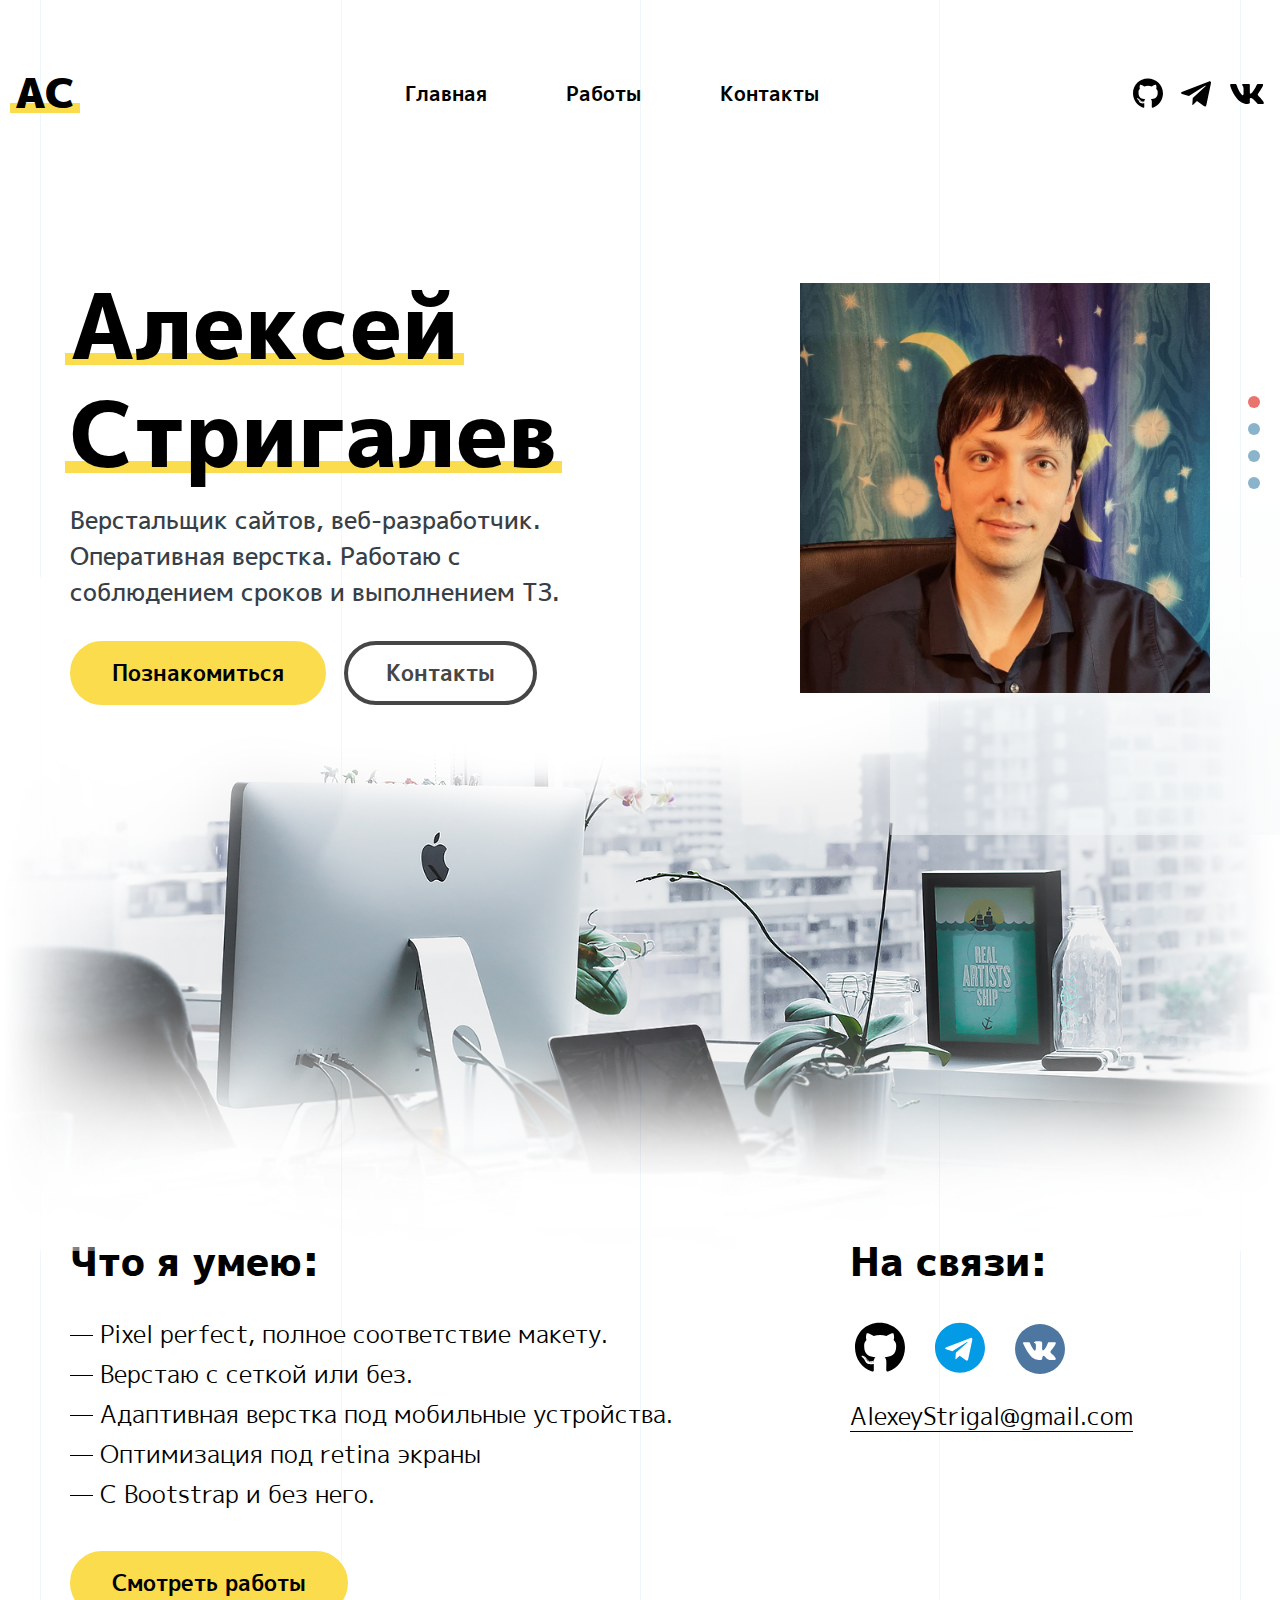
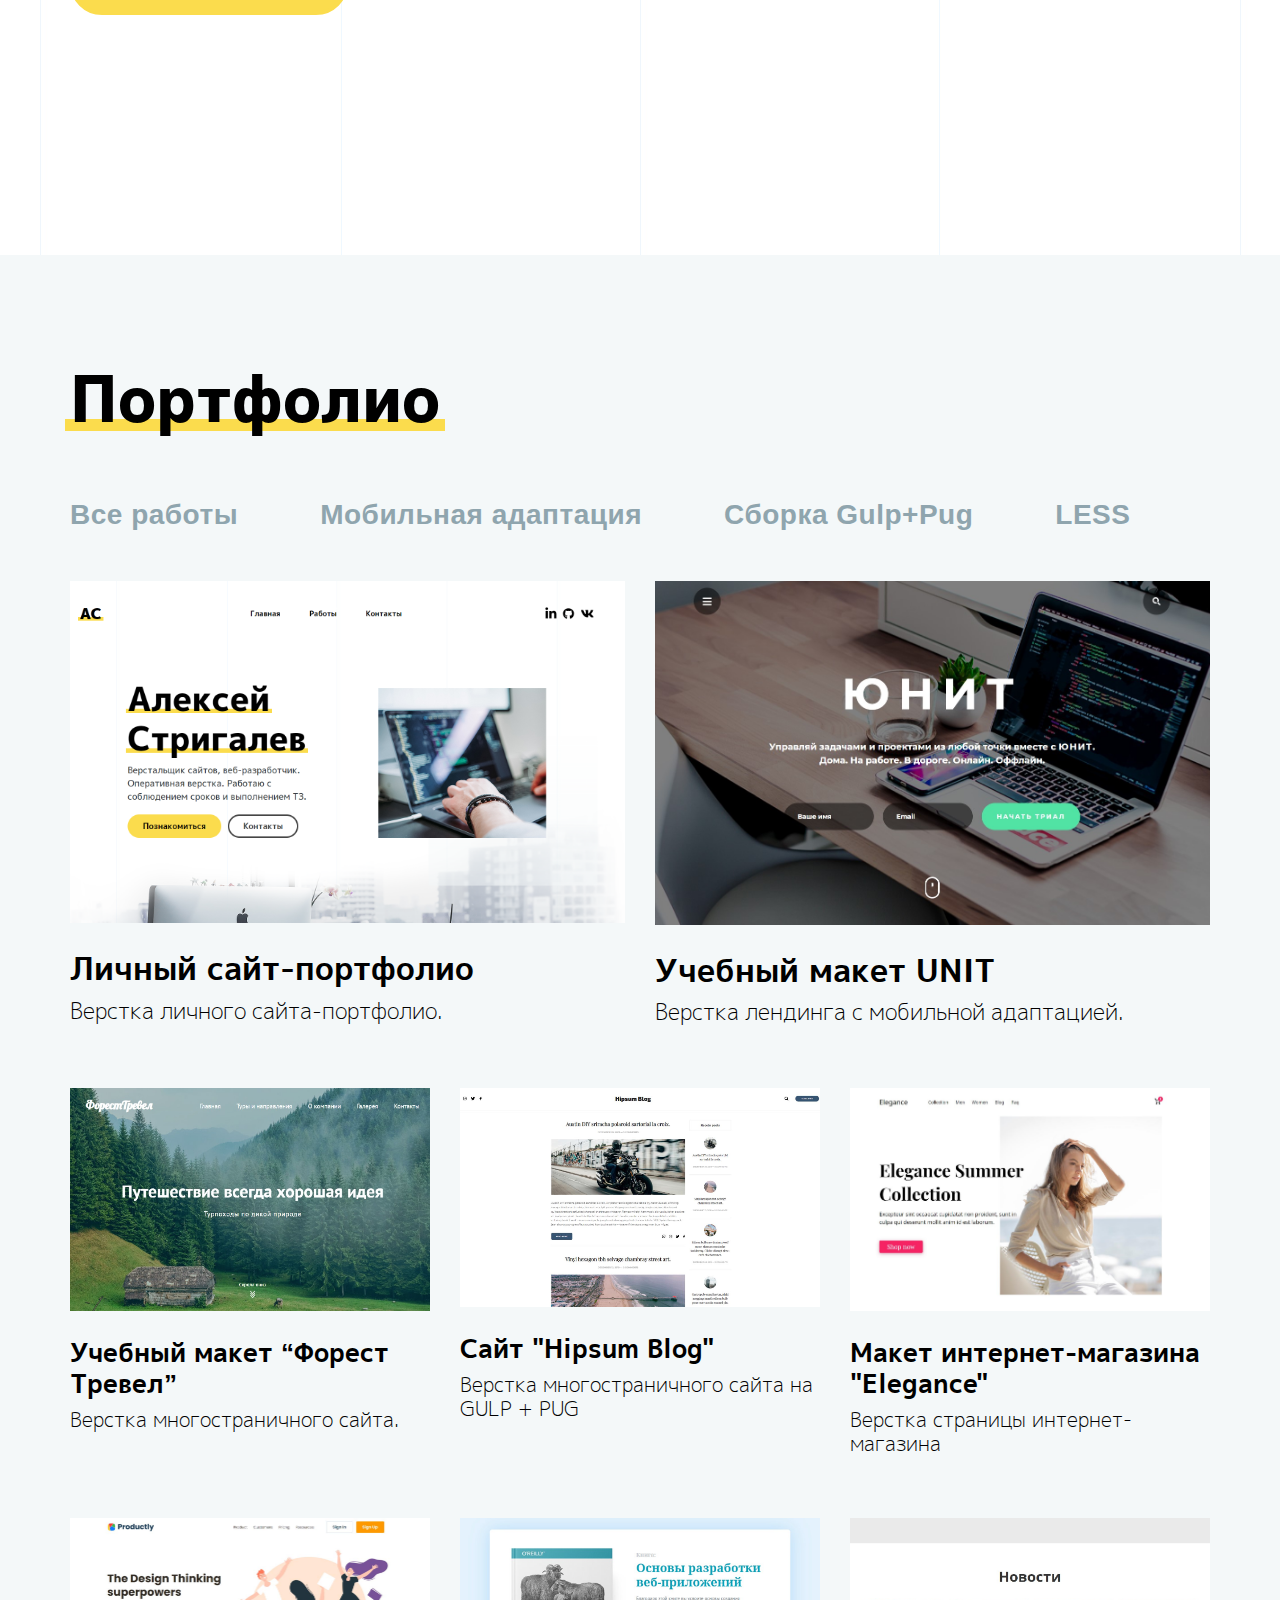
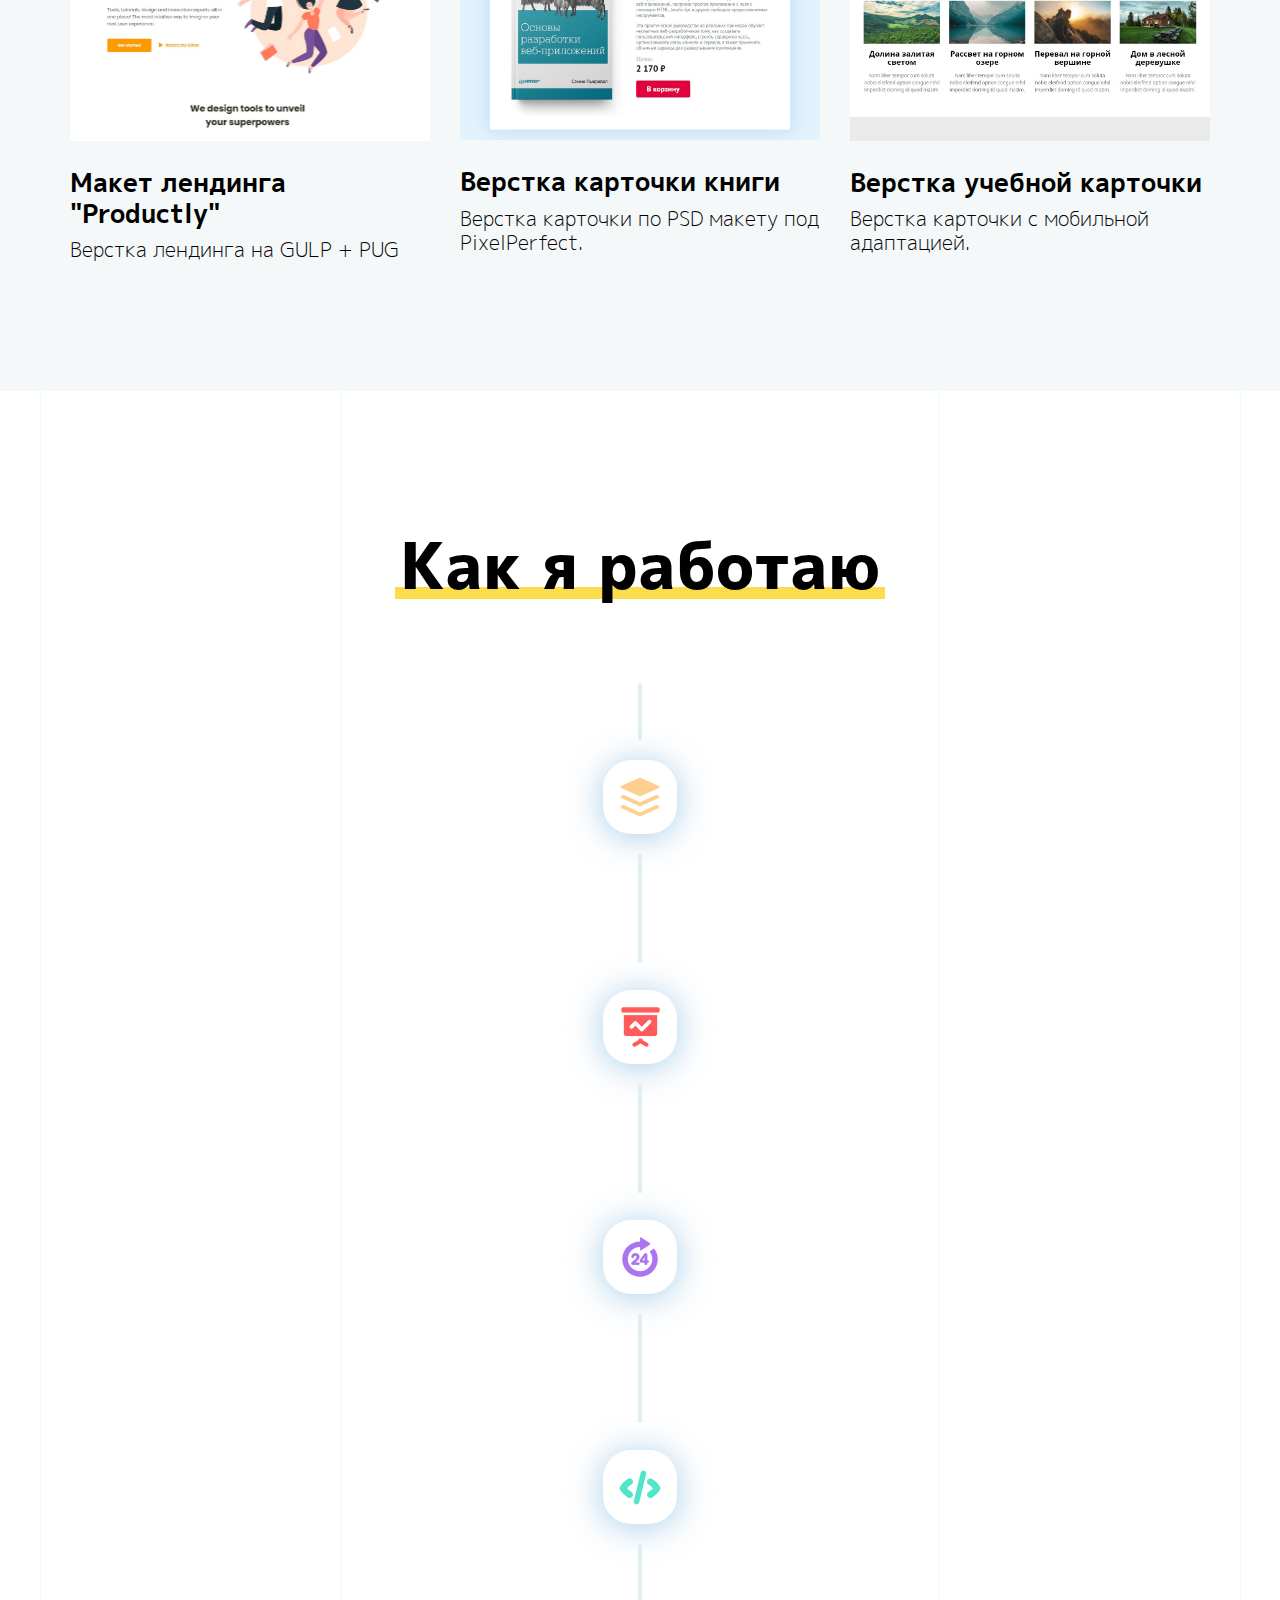
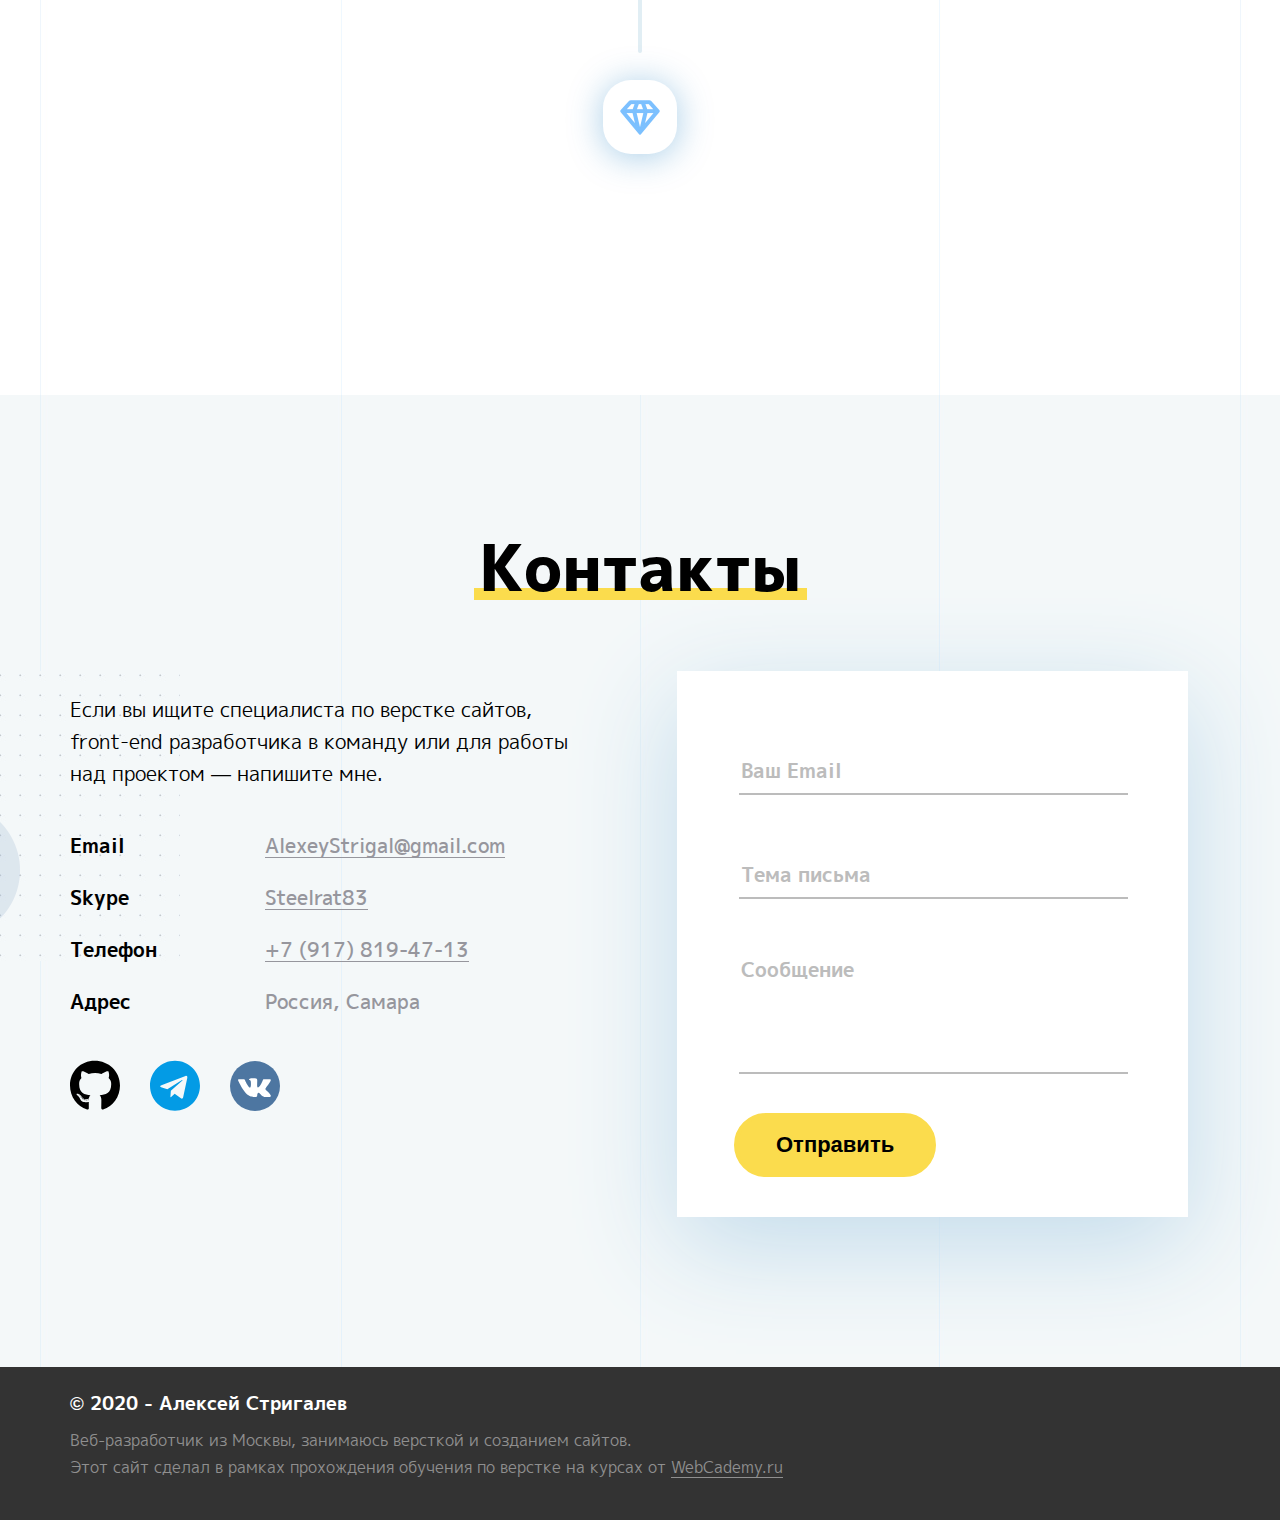
==== commit 04188c0d: "all fixes and add links" ====
--- a/docs/index.html
+++ b/docs/index.html
@@ -31,12 +31,12 @@
     <header class="header" id="header">
         <!-- Мобильное меню -->
         <div class="mobile-menu">
-            <div class="header-logo underline">
+            <!-- <div class="header-logo underline">
                 <a href="./index.html">AC</a>
-            </div>
+            </div> -->
             <nav class="mobile-nav-row">
                 <div class="mobile-nav">
-                    <a href="#!">Услуги</a>
+                    <a href="#howwork">Услуги</a>
                 </div>
                 <div class="mobile-nav">
                     <a href="#portfolio">Работы</a>
@@ -46,18 +46,18 @@
                 </div>
             </nav>
             <div class="social">
-                <a href="#!">
+                <a href="https://github.com/Alexey-Strigalev?tab=repositories" target="_blank">
                     <svg aria-hidden="true" focusable="false" data-prefix="fab" data-icon="github" class="svg-inline--fa fa-github fa-w-16" role="img" xmlns="http://www.w3.org/2000/svg" viewBox="0 0 496 512"><path fill="currentColor" d="M165.9 397.4c0 2-2.3 3.6-5.2 3.6-3.3.3-5.6-1.3-5.6-3.6 0-2 2.3-3.6 5.2-3.6 3-.3 5.6 1.3 5.6 3.6zm-31.1-4.5c-.7 2 1.3 4.3 4.3 4.9 2.6 1 5.6 0 6.2-2s-1.3-4.3-4.3-5.2c-2.6-.7-5.5.3-6.2 2.3zm44.2-1.7c-2.9.7-4.9 2.6-4.6 4.9.3 2 2.9 3.3 5.9 2.6 2.9-.7 4.9-2.6 4.6-4.6-.3-1.9-3-3.2-5.9-2.9zM244.8 8C106.1 8 0 113.3 0 252c0 110.9 69.8 205.8 169.5 239.2 12.8 2.3 17.3-5.6 17.3-12.1 0-6.2-.3-40.4-.3-61.4 0 0-70 15-84.7-29.8 0 0-11.4-29.1-27.8-36.6 0 0-22.9-15.7 1.6-15.4 0 0 24.9 2 38.6 25.8 21.9 38.6 58.6 27.5 72.9 20.9 2.3-16 8.8-27.1 16-33.7-55.9-6.2-112.3-14.3-112.3-110.5 0-27.5 7.6-41.3 23.6-58.9-2.6-6.5-11.1-33.3 2.6-67.9 20.9-6.5 69 27 69 27 20-5.6 41.5-8.5 62.8-8.5s42.8 2.9 62.8 8.5c0 0 48.1-33.6 69-27 13.7 34.7 5.2 61.4 2.6 67.9 16 17.7 25.8 31.5 25.8 58.9 0 96.5-58.9 104.2-114.8 110.5 9.2 7.9 17 22.9 17 46.4 0 33.7-.3 75.4-.3 83.6 0 6.5 4.6 14.4 17.3 12.1C428.2 457.8 496 362.9 496 252 496 113.3 383.5 8 244.8 8zM97.2 352.9c-1.3 1-1 3.3.7 5.2 1.6 1.6 3.9 2.3 5.2 1 1.3-1 1-3.3-.7-5.2-1.6-1.6-3.9-2.3-5.2-1zm-10.8-8.1c-.7 1.3.3 2.9 2.3 3.9 1.6 1 3.6.7 4.3-.7.7-1.3-.3-2.9-2.3-3.9-2-.6-3.6-.3-4.3.7zm32.4 35.6c-1.6 1.3-1 4.3 1.3 6.2 2.3 2.3 5.2 2.6 6.5 1 1.3-1.3.7-4.3-1.3-6.2-2.2-2.3-5.2-2.6-6.5-1zm-11.4-14.7c-1.6 1-1.6 3.6 0 5.9 1.6 2.3 4.3 3.3 5.6 2.3 1.6-1.3 1.6-3.9 0-6.2-1.4-2.3-4-3.3-5.6-2z"></path></svg>
                 </a>
-                <a href="#!" class="icon-telegram">
+                <a href="https://t.me/Peacemaker63" target="_blank" class="icon-telegram">
                     <svg aria-hidden="true" focusable="false" data-prefix="fab" data-icon="telegram" class="svg-inline--fa fa-telegram fa-w-16" role="img" xmlns="http://www.w3.org/2000/svg" viewBox="0 0 496 512"><path fill="currentColor" d="M248 8C111 8 0 119 0 256s111 248 248 248 248-111 248-248S385 8 248 8zm121.8 169.9l-40.7 191.8c-3 13.6-11.1 16.9-22.4 10.5l-62-45.7-29.9 28.8c-3.3 3.3-6.1 6.1-12.5 6.1l4.4-63.1 114.9-103.8c5-4.4-1.1-6.9-7.7-2.5l-142 89.4-61.2-19.1c-13.3-4.2-13.6-13.3 2.8-19.7l239.1-92.2c11.1-4 20.8 2.7 17.2 19.5z"></path></svg>
                 </a>
-                <a href="#!">
+                <a href="https://vk.com/id31893416" target="_blank">
                     <svg version="1.1" id="Capa_1" xmlns="http://www.w3.org/2000/svg" xmlns:xlink="http://www.w3.org/1999/xlink" x="0px" y="0px" viewBox="0 0 112.196 112.196" style="enable-background:new 0 0 112.196 112.196;" xml:space="preserve"><g><g><circle id="XMLID_11_" style="fill:#4D76A1;" cx="56.098" cy="56.098" r="56.098"/></g><path style="fill-rule:evenodd;clip-rule:evenodd;fill:#FFFFFF;" d="M53.979,80.702h4.403c0,0,1.33-0.146,2.009-0.878c0.625-0.672,0.605-1.934,0.605-1.934s-0.086-5.908,2.656-6.778c2.703-0.857,6.174,5.71,9.853,8.235c2.782,1.911,4.896,1.492,4.896,1.492l9.837-0.137c0,0,5.146-0.317,2.706-4.363c-0.2-0.331-1.421-2.993-7.314-8.463c-6.168-5.725-5.342-4.799,2.088-14.702c4.525-6.031,6.334-9.713,5.769-11.29c-0.539-1.502-3.867-1.105-3.867-1.105l-11.076,0.069c0,0-0.821-0.112-1.43,0.252c-0.595,0.357-0.978,1.189-0.978,1.189s-1.753,4.667-4.091,8.636c-4.932,8.375-6.904,8.817-7.71,8.297c-1.875-1.212-1.407-4.869-1.407-7.467c0-8.116,1.231-11.5-2.397-12.376c-1.204-0.291-2.09-0.483-5.169-0.514c-3.952-0.041-7.297,0.012-9.191,0.94c-1.26,0.617-2.232,1.992-1.64,2.071c0.732,0.098,2.39,0.447,3.269,1.644c1.135,1.544,1.095,5.012,1.095,5.012s0.652,9.554-1.523,10.741c-1.493,0.814-3.541-0.848-7.938-8.446c-2.253-3.892-3.954-8.194-3.954-8.194s-0.328-0.804-0.913-1.234c-0.71-0.521-1.702-0.687-1.702-0.687l-10.525,0.069c0,0-1.58,0.044-2.16,0.731c-0.516,0.611-0.041,1.875-0.041,1.875s8.24,19.278,17.57,28.993C44.264,81.287,53.979,80.702,53.979,80.702L53.979,80.702z"/></g></svg>
                 </a>
-                <a href="#!">
+                <!-- <a href="#!">
                     <svg version="1.1" id="Layer_1" xmlns="http://www.w3.org/2000/svg" xmlns:xlink="http://www.w3.org/1999/xlink" x="0px" y="0px" viewBox="0 0 291.319 291.319" style="enable-background:new 0 0 291.319 291.319;" xml:space="preserve"><g><path style="fill:#3B5998;" d="M145.659,0c80.45,0,145.66,65.219,145.66,145.66c0,80.45-65.21,145.659-145.66,145.659S0,226.109,0,145.66C0,65.219,65.21,0,145.659,0z"/><path style="fill:#FFFFFF;" d="M163.394,100.277h18.772v-27.73h-22.067v0.1c-26.738,0.947-32.218,15.977-32.701,31.763h-0.055v13.847h-18.207v27.156h18.207v72.793h27.439v-72.793h22.477l4.342-27.156h-26.81v-8.366C154.791,104.556,158.341,100.277,163.394,100.277z"/></g></svg>
-                </a>
+                </a> -->
             </div>
             <div class="mobile-menu-email">
                 <a href="mailto:AlexeyStrigal@gmail.com">AlexeyStrigal@gmail.com</a>
@@ -77,9 +77,9 @@
                 <a href="#contacts" class="underline">Контакты</a>
             </nav>
             <div class="header-links">
-                <a href="#!" class="icon-instagram"><svg aria-hidden="true" focusable="false" data-prefix="fab" data-icon="linkedin-in" class="svg-inline--fa fa-linkedin-in fa-w-14" role="img" xmlns="http://www.w3.org/2000/svg" viewBox="0 0 448 512"><path fill="currentColor" d="M100.28 448H7.4V148.9h92.88zM53.79 108.1C24.09 108.1 0 83.5 0 53.8a53.79 53.79 0 0 1 107.58 0c0 29.7-24.1 54.3-53.79 54.3zM447.9 448h-92.68V302.4c0-34.7-.7-79.2-48.29-79.2-48.29 0-55.69 37.7-55.69 76.7V448h-92.78V148.9h89.08v40.8h1.3c12.4-23.5 42.69-48.3 87.88-48.3 94 0 111.28 61.9 111.28 142.3V448z"></path></svg></a>
-                <a href="#!" class="icon-github"><svg aria-hidden="true" focusable="false" data-prefix="fab" data-icon="github" class="svg-inline--fa fa-github fa-w-16" role="img" xmlns="http://www.w3.org/2000/svg" viewBox="0 0 496 512"><path fill="currentColor" d="M165.9 397.4c0 2-2.3 3.6-5.2 3.6-3.3.3-5.6-1.3-5.6-3.6 0-2 2.3-3.6 5.2-3.6 3-.3 5.6 1.3 5.6 3.6zm-31.1-4.5c-.7 2 1.3 4.3 4.3 4.9 2.6 1 5.6 0 6.2-2s-1.3-4.3-4.3-5.2c-2.6-.7-5.5.3-6.2 2.3zm44.2-1.7c-2.9.7-4.9 2.6-4.6 4.9.3 2 2.9 3.3 5.9 2.6 2.9-.7 4.9-2.6 4.6-4.6-.3-1.9-3-3.2-5.9-2.9zM244.8 8C106.1 8 0 113.3 0 252c0 110.9 69.8 205.8 169.5 239.2 12.8 2.3 17.3-5.6 17.3-12.1 0-6.2-.3-40.4-.3-61.4 0 0-70 15-84.7-29.8 0 0-11.4-29.1-27.8-36.6 0 0-22.9-15.7 1.6-15.4 0 0 24.9 2 38.6 25.8 21.9 38.6 58.6 27.5 72.9 20.9 2.3-16 8.8-27.1 16-33.7-55.9-6.2-112.3-14.3-112.3-110.5 0-27.5 7.6-41.3 23.6-58.9-2.6-6.5-11.1-33.3 2.6-67.9 20.9-6.5 69 27 69 27 20-5.6 41.5-8.5 62.8-8.5s42.8 2.9 62.8 8.5c0 0 48.1-33.6 69-27 13.7 34.7 5.2 61.4 2.6 67.9 16 17.7 25.8 31.5 25.8 58.9 0 96.5-58.9 104.2-114.8 110.5 9.2 7.9 17 22.9 17 46.4 0 33.7-.3 75.4-.3 83.6 0 6.5 4.6 14.4 17.3 12.1C428.2 457.8 496 362.9 496 252 496 113.3 383.5 8 244.8 8zM97.2 352.9c-1.3 1-1 3.3.7 5.2 1.6 1.6 3.9 2.3 5.2 1 1.3-1 1-3.3-.7-5.2-1.6-1.6-3.9-2.3-5.2-1zm-10.8-8.1c-.7 1.3.3 2.9 2.3 3.9 1.6 1 3.6.7 4.3-.7.7-1.3-.3-2.9-2.3-3.9-2-.6-3.6-.3-4.3.7zm32.4 35.6c-1.6 1.3-1 4.3 1.3 6.2 2.3 2.3 5.2 2.6 6.5 1 1.3-1.3.7-4.3-1.3-6.2-2.2-2.3-5.2-2.6-6.5-1zm-11.4-14.7c-1.6 1-1.6 3.6 0 5.9 1.6 2.3 4.3 3.3 5.6 2.3 1.6-1.3 1.6-3.9 0-6.2-1.4-2.3-4-3.3-5.6-2z"></path></svg></a>
-                <a href="#!" class="icon-vk"><svg aria-hidden="true" focusable="false" data-prefix="fab" data-icon="vk" class="svg-inline--fa fa-vk fa-w-18" role="img" xmlns="http://www.w3.org/2000/svg" viewBox="0 0 576 512"><path fill="currentColor" d="M545 117.7c3.7-12.5 0-21.7-17.8-21.7h-58.9c-15 0-21.9 7.9-25.6 16.7 0 0-30 73.1-72.4 120.5-13.7 13.7-20 18.1-27.5 18.1-3.7 0-9.4-4.4-9.4-16.9V117.7c0-15-4.2-21.7-16.6-21.7h-92.6c-9.4 0-15 7-15 13.5 0 14.2 21.2 17.5 23.4 57.5v86.8c0 19-3.4 22.5-10.9 22.5-20 0-68.6-73.4-97.4-157.4-5.8-16.3-11.5-22.9-26.6-22.9H38.8c-16.8 0-20.2 7.9-20.2 16.7 0 15.6 20 93.1 93.1 195.5C160.4 378.1 229 416 291.4 416c37.5 0 42.1-8.4 42.1-22.9 0-66.8-3.4-73.1 15.4-73.1 8.7 0 23.7 4.4 58.7 38.1 40 40 46.6 57.9 69 57.9h58.9c16.8 0 25.3-8.4 20.4-25-11.2-34.9-86.9-106.7-90.3-111.5-8.7-11.2-6.2-16.2 0-26.2.1-.1 72-101.3 79.4-135.6z"></path></svg></a>
+                <a href="https://github.com/Alexey-Strigalev?tab=repositories" target="_blank" class="icon-github"><svg aria-hidden="true" focusable="false" data-prefix="fab" data-icon="github" class="svg-inline--fa fa-github fa-w-16" role="img" xmlns="http://www.w3.org/2000/svg" viewBox="0 0 496 512"><path fill="currentColor" d="M165.9 397.4c0 2-2.3 3.6-5.2 3.6-3.3.3-5.6-1.3-5.6-3.6 0-2 2.3-3.6 5.2-3.6 3-.3 5.6 1.3 5.6 3.6zm-31.1-4.5c-.7 2 1.3 4.3 4.3 4.9 2.6 1 5.6 0 6.2-2s-1.3-4.3-4.3-5.2c-2.6-.7-5.5.3-6.2 2.3zm44.2-1.7c-2.9.7-4.9 2.6-4.6 4.9.3 2 2.9 3.3 5.9 2.6 2.9-.7 4.9-2.6 4.6-4.6-.3-1.9-3-3.2-5.9-2.9zM244.8 8C106.1 8 0 113.3 0 252c0 110.9 69.8 205.8 169.5 239.2 12.8 2.3 17.3-5.6 17.3-12.1 0-6.2-.3-40.4-.3-61.4 0 0-70 15-84.7-29.8 0 0-11.4-29.1-27.8-36.6 0 0-22.9-15.7 1.6-15.4 0 0 24.9 2 38.6 25.8 21.9 38.6 58.6 27.5 72.9 20.9 2.3-16 8.8-27.1 16-33.7-55.9-6.2-112.3-14.3-112.3-110.5 0-27.5 7.6-41.3 23.6-58.9-2.6-6.5-11.1-33.3 2.6-67.9 20.9-6.5 69 27 69 27 20-5.6 41.5-8.5 62.8-8.5s42.8 2.9 62.8 8.5c0 0 48.1-33.6 69-27 13.7 34.7 5.2 61.4 2.6 67.9 16 17.7 25.8 31.5 25.8 58.9 0 96.5-58.9 104.2-114.8 110.5 9.2 7.9 17 22.9 17 46.4 0 33.7-.3 75.4-.3 83.6 0 6.5 4.6 14.4 17.3 12.1C428.2 457.8 496 362.9 496 252 496 113.3 383.5 8 244.8 8zM97.2 352.9c-1.3 1-1 3.3.7 5.2 1.6 1.6 3.9 2.3 5.2 1 1.3-1 1-3.3-.7-5.2-1.6-1.6-3.9-2.3-5.2-1zm-10.8-8.1c-.7 1.3.3 2.9 2.3 3.9 1.6 1 3.6.7 4.3-.7.7-1.3-.3-2.9-2.3-3.9-2-.6-3.6-.3-4.3.7zm32.4 35.6c-1.6 1.3-1 4.3 1.3 6.2 2.3 2.3 5.2 2.6 6.5 1 1.3-1.3.7-4.3-1.3-6.2-2.2-2.3-5.2-2.6-6.5-1zm-11.4-14.7c-1.6 1-1.6 3.6 0 5.9 1.6 2.3 4.3 3.3 5.6 2.3 1.6-1.3 1.6-3.9 0-6.2-1.4-2.3-4-3.3-5.6-2z"></path></svg></a>
+                <a href="https://t.me/Peacemaker63" target="_blank" class="icon-telegram-header"><svg aria-hidden="true" focusable="false" data-prefix="fab" data-icon="telegram-plane" class="svg-inline--fa fa-telegram-plane fa-w-14" role="img" xmlns="http://www.w3.org/2000/svg" viewBox="0 0 448 512"><path fill="currentColor" d="M446.7 98.6l-67.6 318.8c-5.1 22.5-18.4 28.1-37.3 17.5l-103-75.9-49.7 47.8c-5.5 5.5-10.1 10.1-20.7 10.1l7.4-104.9 190.9-172.5c8.3-7.4-1.8-11.5-12.9-4.1L117.8 284 16.2 252.2c-22.1-6.9-22.5-22.1 4.6-32.7L418.2 66.4c18.4-6.9 34.5 4.1 28.5 32.2z"></path></svg></a>
+                <a href="https://vk.com/id31893416" target="_blank" class="icon-vk"><svg aria-hidden="true" focusable="false" data-prefix="fab" data-icon="vk" class="svg-inline--fa fa-vk fa-w-18" role="img" xmlns="http://www.w3.org/2000/svg" viewBox="0 0 576 512"><path fill="currentColor" d="M545 117.7c3.7-12.5 0-21.7-17.8-21.7h-58.9c-15 0-21.9 7.9-25.6 16.7 0 0-30 73.1-72.4 120.5-13.7 13.7-20 18.1-27.5 18.1-3.7 0-9.4-4.4-9.4-16.9V117.7c0-15-4.2-21.7-16.6-21.7h-92.6c-9.4 0-15 7-15 13.5 0 14.2 21.2 17.5 23.4 57.5v86.8c0 19-3.4 22.5-10.9 22.5-20 0-68.6-73.4-97.4-157.4-5.8-16.3-11.5-22.9-26.6-22.9H38.8c-16.8 0-20.2 7.9-20.2 16.7 0 15.6 20 93.1 93.1 195.5C160.4 378.1 229 416 291.4 416c37.5 0 42.1-8.4 42.1-22.9 0-66.8-3.4-73.1 15.4-73.1 8.7 0 23.7 4.4 58.7 38.1 40 40 46.6 57.9 69 57.9h58.9c16.8 0 25.3-8.4 20.4-25-11.2-34.9-86.9-106.7-90.3-111.5-8.7-11.2-6.2-16.2 0-26.2.1-.1 72-101.3 79.4-135.6z"></path></svg></a>
             </div>
             <div class="toggle-menu"><span></span></div>
         </div>
@@ -130,18 +130,18 @@
                     <div class="header-skills-contacts">
                         <h3 class="title-h3">На связи:</h3>
                         <div class="social">
-                            <a href="#!">
+                            <a href="https://github.com/Alexey-Strigalev?tab=repositories" target="_blank">
                                 <svg aria-hidden="true" focusable="false" data-prefix="fab" data-icon="github" class="svg-inline--fa fa-github fa-w-16" role="img" xmlns="http://www.w3.org/2000/svg" viewBox="0 0 496 512"><path fill="currentColor" d="M165.9 397.4c0 2-2.3 3.6-5.2 3.6-3.3.3-5.6-1.3-5.6-3.6 0-2 2.3-3.6 5.2-3.6 3-.3 5.6 1.3 5.6 3.6zm-31.1-4.5c-.7 2 1.3 4.3 4.3 4.9 2.6 1 5.6 0 6.2-2s-1.3-4.3-4.3-5.2c-2.6-.7-5.5.3-6.2 2.3zm44.2-1.7c-2.9.7-4.9 2.6-4.6 4.9.3 2 2.9 3.3 5.9 2.6 2.9-.7 4.9-2.6 4.6-4.6-.3-1.9-3-3.2-5.9-2.9zM244.8 8C106.1 8 0 113.3 0 252c0 110.9 69.8 205.8 169.5 239.2 12.8 2.3 17.3-5.6 17.3-12.1 0-6.2-.3-40.4-.3-61.4 0 0-70 15-84.7-29.8 0 0-11.4-29.1-27.8-36.6 0 0-22.9-15.7 1.6-15.4 0 0 24.9 2 38.6 25.8 21.9 38.6 58.6 27.5 72.9 20.9 2.3-16 8.8-27.1 16-33.7-55.9-6.2-112.3-14.3-112.3-110.5 0-27.5 7.6-41.3 23.6-58.9-2.6-6.5-11.1-33.3 2.6-67.9 20.9-6.5 69 27 69 27 20-5.6 41.5-8.5 62.8-8.5s42.8 2.9 62.8 8.5c0 0 48.1-33.6 69-27 13.7 34.7 5.2 61.4 2.6 67.9 16 17.7 25.8 31.5 25.8 58.9 0 96.5-58.9 104.2-114.8 110.5 9.2 7.9 17 22.9 17 46.4 0 33.7-.3 75.4-.3 83.6 0 6.5 4.6 14.4 17.3 12.1C428.2 457.8 496 362.9 496 252 496 113.3 383.5 8 244.8 8zM97.2 352.9c-1.3 1-1 3.3.7 5.2 1.6 1.6 3.9 2.3 5.2 1 1.3-1 1-3.3-.7-5.2-1.6-1.6-3.9-2.3-5.2-1zm-10.8-8.1c-.7 1.3.3 2.9 2.3 3.9 1.6 1 3.6.7 4.3-.7.7-1.3-.3-2.9-2.3-3.9-2-.6-3.6-.3-4.3.7zm32.4 35.6c-1.6 1.3-1 4.3 1.3 6.2 2.3 2.3 5.2 2.6 6.5 1 1.3-1.3.7-4.3-1.3-6.2-2.2-2.3-5.2-2.6-6.5-1zm-11.4-14.7c-1.6 1-1.6 3.6 0 5.9 1.6 2.3 4.3 3.3 5.6 2.3 1.6-1.3 1.6-3.9 0-6.2-1.4-2.3-4-3.3-5.6-2z"></path></svg>
                             </a>
-                            <a href="#!" class="icon-telegram">
+                            <a href="https://t.me/Peacemaker63" target="_blank" class="icon-telegram">
                                 <svg aria-hidden="true" focusable="false" data-prefix="fab" data-icon="telegram" class="svg-inline--fa fa-telegram fa-w-16" role="img" xmlns="http://www.w3.org/2000/svg" viewBox="0 0 496 512"><path fill="currentColor" d="M248 8C111 8 0 119 0 256s111 248 248 248 248-111 248-248S385 8 248 8zm121.8 169.9l-40.7 191.8c-3 13.6-11.1 16.9-22.4 10.5l-62-45.7-29.9 28.8c-3.3 3.3-6.1 6.1-12.5 6.1l4.4-63.1 114.9-103.8c5-4.4-1.1-6.9-7.7-2.5l-142 89.4-61.2-19.1c-13.3-4.2-13.6-13.3 2.8-19.7l239.1-92.2c11.1-4 20.8 2.7 17.2 19.5z"></path></svg>
                             </a>
-                            <a href="#!">
-                                <svg version="1.1" id="Capa_1" xmlns="http://www.w3.org/2000/svg" xmlns:xlink="http://www.w3.org/1999/xlink" x="0px" y="0px" viewBox="0 0 112.196 112.196" style="enable-background:new 0 0 112.196 112.196;" xml:space="preserve"><g><g><circle id="XMLID_11_" style="fill:#4D76A1;" cx="56.098" cy="56.098" r="56.098"/></g><path style="fill-rule:evenodd;clip-rule:evenodd;fill:#FFFFFF;" d="M53.979,80.702h4.403c0,0,1.33-0.146,2.009-0.878c0.625-0.672,0.605-1.934,0.605-1.934s-0.086-5.908,2.656-6.778c2.703-0.857,6.174,5.71,9.853,8.235c2.782,1.911,4.896,1.492,4.896,1.492l9.837-0.137c0,0,5.146-0.317,2.706-4.363c-0.2-0.331-1.421-2.993-7.314-8.463c-6.168-5.725-5.342-4.799,2.088-14.702c4.525-6.031,6.334-9.713,5.769-11.29c-0.539-1.502-3.867-1.105-3.867-1.105l-11.076,0.069c0,0-0.821-0.112-1.43,0.252c-0.595,0.357-0.978,1.189-0.978,1.189s-1.753,4.667-4.091,8.636c-4.932,8.375-6.904,8.817-7.71,8.297c-1.875-1.212-1.407-4.869-1.407-7.467c0-8.116,1.231-11.5-2.397-12.376c-1.204-0.291-2.09-0.483-5.169-0.514c-3.952-0.041-7.297,0.012-9.191,0.94c-1.26,0.617-2.232,1.992-1.64,2.071c0.732,0.098,2.39,0.447,3.269,1.644c1.135,1.544,1.095,5.012,1.095,5.012s0.652,9.554-1.523,10.741c-1.493,0.814-3.541-0.848-7.938-8.446c-2.253-3.892-3.954-8.194-3.954-8.194s-0.328-0.804-0.913-1.234c-0.71-0.521-1.702-0.687-1.702-0.687l-10.525,0.069c0,0-1.58,0.044-2.16,0.731c-0.516,0.611-0.041,1.875-0.041,1.875s8.24,19.278,17.57,28.993C44.264,81.287,53.979,80.702,53.979,80.702L53.979,80.702z"/></g></svg>
-                            </a>
-                            <a href="#!">
-                                <svg version="1.1" id="Layer_1" xmlns="http://www.w3.org/2000/svg" xmlns:xlink="http://www.w3.org/1999/xlink" x="0px" y="0px" viewBox="0 0 291.319 291.319" style="enable-background:new 0 0 291.319 291.319;" xml:space="preserve"><g><path style="fill:#3B5998;" d="M145.659,0c80.45,0,145.66,65.219,145.66,145.66c0,80.45-65.21,145.659-145.66,145.659S0,226.109,0,145.66C0,65.219,65.21,0,145.659,0z"/><path style="fill:#FFFFFF;" d="M163.394,100.277h18.772v-27.73h-22.067v0.1c-26.738,0.947-32.218,15.977-32.701,31.763h-0.055v13.847h-18.207v27.156h18.207v72.793h27.439v-72.793h22.477l4.342-27.156h-26.81v-8.366C154.791,104.556,158.341,100.277,163.394,100.277z"/></g></svg>
-                            </a>
+                            <a href="https://vk.com/id31893416" target="_blank">
+                                <svg version="1.1" id="Capa_2" xmlns="http://www.w3.org/2000/svg" xmlns:xlink="http://www.w3.org/1999/xlink" x="0px" y="0px" viewBox="0 0 112.196 112.196" style="enable-background:new 0 0 112.196 112.196;" xml:space="preserve"><g><g><circle id="XMLID_12_" style="fill:#4D76A1;" cx="56.098" cy="56.098" r="56.098"/></g><path style="fill-rule:evenodd;clip-rule:evenodd;fill:#FFFFFF;" d="M53.979,80.702h4.403c0,0,1.33-0.146,2.009-0.878c0.625-0.672,0.605-1.934,0.605-1.934s-0.086-5.908,2.656-6.778c2.703-0.857,6.174,5.71,9.853,8.235c2.782,1.911,4.896,1.492,4.896,1.492l9.837-0.137c0,0,5.146-0.317,2.706-4.363c-0.2-0.331-1.421-2.993-7.314-8.463c-6.168-5.725-5.342-4.799,2.088-14.702c4.525-6.031,6.334-9.713,5.769-11.29c-0.539-1.502-3.867-1.105-3.867-1.105l-11.076,0.069c0,0-0.821-0.112-1.43,0.252c-0.595,0.357-0.978,1.189-0.978,1.189s-1.753,4.667-4.091,8.636c-4.932,8.375-6.904,8.817-7.71,8.297c-1.875-1.212-1.407-4.869-1.407-7.467c0-8.116,1.231-11.5-2.397-12.376c-1.204-0.291-2.09-0.483-5.169-0.514c-3.952-0.041-7.297,0.012-9.191,0.94c-1.26,0.617-2.232,1.992-1.64,2.071c0.732,0.098,2.39,0.447,3.269,1.644c1.135,1.544,1.095,5.012,1.095,5.012s0.652,9.554-1.523,10.741c-1.493,0.814-3.541-0.848-7.938-8.446c-2.253-3.892-3.954-8.194-3.954-8.194s-0.328-0.804-0.913-1.234c-0.71-0.521-1.702-0.687-1.702-0.687l-10.525,0.069c0,0-1.58,0.044-2.16,0.731c-0.516,0.611-0.041,1.875-0.041,1.875s8.24,19.278,17.57,28.993C44.264,81.287,53.979,80.702,53.979,80.702L53.979,80.702z"/></g></svg>
+                            </a>
+                            <!-- <a href="#!">
+                                <svg version="1.1" id="Layer_2" xmlns="http://www.w3.org/2000/svg" xmlns:xlink="http://www.w3.org/1999/xlink" x="0px" y="0px" viewBox="0 0 291.319 291.319" style="enable-background:new 0 0 291.319 291.319;" xml:space="preserve"><g><path style="fill:#3B5998;" d="M145.659,0c80.45,0,145.66,65.219,145.66,145.66c0,80.45-65.21,145.659-145.66,145.659S0,226.109,0,145.66C0,65.219,65.21,0,145.659,0z"/><path style="fill:#FFFFFF;" d="M163.394,100.277h18.772v-27.73h-22.067v0.1c-26.738,0.947-32.218,15.977-32.701,31.763h-0.055v13.847h-18.207v27.156h18.207v72.793h27.439v-72.793h22.477l4.342-27.156h-26.81v-8.366C154.791,104.556,158.341,100.277,163.394,100.277z"/></g></svg>
+                            </a> -->
                         </div>
                         <div class="header-skills-email">
                             <a href="mailto:AlexeyStrigal@gmail.com">AlexeyStrigal@gmail.com</a>
@@ -169,91 +169,123 @@
                     <div class="portfolio-cards-row" id="portfolio-card">
 
                         <div class="portfolio-card portfolio-card-big mix mobile less">
-                            <div class="portfolio-card-img">
-                                <button data-fancybox="my-works" data-src="./img/main/gallery/full/card01.jpg">Смотреть проект</button>
-                                <img src="./img/main/gallery/small/card01.jpg" alt="Портфолио">
-                            </div>
-                            <div class="portfolio-card-title">
-                                <h3><a href="http://d91781oe.beget.tech/MyPorrfolio/docs/index.html" target="_blank">Личный сайт-портфолио</a></h3>
-                                <p>Верстка личного сайта-портфолио. </p>
-                            </div>                           
+                            <a href="./img/main/gallery/full/card01.jpg" data-fancybox="my-works">
+                                <div class="portfolio-card-img">
+                                    <button>Смотреть проект</button>
+                                    <img src="./img/main/gallery/small/card01.jpg" alt="Портфолио">
+                                </div>
+                            </a>
+                            <a href="http://d91781oe.beget.tech/MyPorrfolio/docs/index.html" target="_blank">
+                                <div class="portfolio-card-title">
+                                    <h3>Личный сайт-портфолио</h3>
+                                    <p>Верстка личного сайта-портфолио. </p>
+                                </div>
+                            </a>                       
                         </div>
                         
-                        <div class="portfolio-card portfolio-card-big mix mobile less">      
-                            <div class="portfolio-card-img">
-                                <button data-fancybox="my-works" data-src="./img/main/gallery/full/card02.jpg">Смотреть проект</button>
-                                <img src="./img/main/gallery/small/card02.jpg" alt="Макет UNIT">
-                            </div>
-                            <div class="portfolio-card-title">
-                                <h3><a href="http://d91781oe.beget.tech/project-UNIT/index.html" target="_blank">Учебный макет UNIT</a></h3>
-                                <p>Верстка лендинга с мобильной адаптацией.</p>
-                            </div>                       
-                        </div>
-
-                        <div class="portfolio-card mix">                   
-                            <div class="portfolio-card-img">
-                                <button data-fancybox="my-works" data-src="./img/main/gallery/full/card03.jpg">Смотреть проект</button>
-                                <img src="./img/main/gallery/small/card03.jpg" alt="Макет Форест Тревел">
-                            </div>
-                            <div class="portfolio-card-title">
-                                <h3><a href="http://d91781oe.beget.tech/forest_travel_main/forect_travel_main.html" target="_blank">Учебный макет “Форест Тревел”</a></h3>
-                                <p>Верстка многостраничного сайта. </p>
-                            </div>
+                        <div class="portfolio-card portfolio-card-big mix mobile less">  
+                            <a href="./img/main/gallery/full/card02.jpg" data-fancybox="my-works">
+                                <div class="portfolio-card-img">
+                                    <button>Смотреть проект</button>
+                                    <img src="./img/main/gallery/small/card02.jpg" alt="Макет UNIT">
+                                </div>
+                            </a>
+                            <a href="http://d91781oe.beget.tech/project-UNIT/index.html" target="_blank">
+                                <div class="portfolio-card-title">
+                                    <h3>Учебный макет UNIT</h3>
+                                    <p>Верстка лендинга с мобильной адаптацией.</p>
+                                </div>   
+                            </a>                        
+                        </div>
+
+                        <div class="portfolio-card mix">     
+                            <a href="./img/main/gallery/full/card03.jpg" data-fancybox="my-works">
+                                <div class="portfolio-card-img">
+                                    <button>Смотреть проект</button>
+                                    <img src="./img/main/gallery/small/card03.jpg" alt="Макет Форест Тревел">
+                                </div>
+                            </a>
+                            <a href="http://d91781oe.beget.tech/forest_travel_main/forect_travel_main.html" target="_blank">
+                                <div class="portfolio-card-title">
+                                    <h3>Учебный макет “Форест Тревел”</h3>
+                                    <p>Верстка многостраничного сайта. </p>
+                                </div>
+                            </a>
                         </div>
 
                         <div class="portfolio-card mix gulp">
-                            <div class="portfolio-card-img">
-                                <button data-fancybox="my-works" data-src="./img/main/gallery/full/card04.png">Смотреть проект</button>
-                                <img src="./img/main/gallery/small/card04.jpg" alt="Портфолио">
-                            </div>
-                            <div class="portfolio-card-title">
-                                <h3><a href="http://d91781oe.beget.tech/Blog-training/index.html" target="_blank">Сайт "Hipsum Blog"</a></h3>
-                                <p>Верстка многостраничного сайта на GULP + PUG</p>
-                            </div>                           
+                            <a href="./img/main/gallery/full/card04.png" data-fancybox="my-works">
+                                <div class="portfolio-card-img">
+                                    <button>Смотреть проект</button>
+                                    <img src="./img/main/gallery/small/card04.jpg" alt="Сайт Hipsum Blog">
+                                </div>
+                            </a>
+                            <a href="http://d91781oe.beget.tech/Blog-training/index.html" target="_blank">
+                                <div class="portfolio-card-title">
+                                    <h3>Сайт "Hipsum Blog"</h3>
+                                    <p>Верстка многостраничного сайта на GULP + PUG</p>
+                                </div>    
+                            </a>
                         </div>
 
                         <div class="portfolio-card hide-card mix mobile less">
-                            <div class="portfolio-card-img">
-                                <button data-fancybox="my-works" data-src="./img/main/gallery/full/card05.jpg">Смотреть проект</button>
-                                <img src="./img/main/gallery/small/card05.jpg" alt="Портфолио">
-                            </div>
-                            <div class="portfolio-card-title">
-                                <h3><a href="http://d91781oe.beget.tech/OnlineStore/index.html" target="_blank">Макет интернет-магазина "Elegance"</a></h3>
-                                <p>Верстка страницы интернет-магазина</p>
-                            </div>                           
+                            <a href="./img/main/gallery/full/card05.jpg" data-fancybox="my-works">
+                                <div class="portfolio-card-img">
+                                    <button>Смотреть проект</button>
+                                    <img src="./img/main/gallery/small/card05.jpg" alt="Интернет-магазин">
+                                </div>
+                            </a>
+                            <a href="http://d91781oe.beget.tech/OnlineStore/index.html" target="_blank">
+                                <div class="portfolio-card-title">
+                                    <h3>Макет интернет-магазина "Elegance"</h3>
+                                    <p>Верстка страницы интернет-магазина</p>
+                                </div>  
+                            </a>
                         </div>
 
                         <div class="portfolio-card hide-card mix gulp">
-                            <div class="portfolio-card-img">
-                                <button data-fancybox="my-works" data-src="./img/main/gallery/full/card06.jpg">Смотреть проект</button>
-                                <img src="./img/main/gallery/small/card06.jpg" alt="Карточка книги">
-                            </div>
-                            <div class="portfolio-card-title">
-                                <h3><a href="http://d91781oe.beget.tech/Productly/index.html" target="_blank">Макет лендинга "Productly"</a></h3>
-                                <p>Верстка лендинга на GULP + PUG </p>
-                            </div>
+                            <a href="./img/main/gallery/full/card06.jpg" data-fancybox="my-works">
+                                <div class="portfolio-card-img">
+                                    <button>Смотреть проект</button>
+                                    <img src="./img/main/gallery/small/card06.jpg" alt="Лендинг Productly">
+                                </div>
+                            </a>
+                            <a href="http://d91781oe.beget.tech/Productly/index.html" target="_blank">
+                                <div class="portfolio-card-title">
+                                    <h3>Макет лендинга "Productly"</h3>
+                                    <p>Верстка лендинга на GULP + PUG </p>
+                                </div>
+                            </a>
                         </div>
 
                         <div class="portfolio-card hide-card mix">
-                            <div class="portfolio-card-img">
-                                <button data-fancybox="my-works" data-src="./img/main/gallery/full/card07.jpg">Смотреть проект</button>
-                                <img src="./img/main/gallery/small/card07.jpg" alt="Карточка книги">
-                            </div>
-                            <div class="portfolio-card-title">
-                                <h3><a href="http://d91781oe.beget.tech/card_book/card_book.html" target="_blank">Верстка карточки книги</a></h3>
-                                <p>Верстка карточки по PSD макету под PixelPerfect. </p>
-                            </div>
+                            <a href="./img/main/gallery/full/card07.jpg" data-fancybox="my-works">
+                                <div class="portfolio-card-img">
+                                    <button>Смотреть проект</button>
+                                    <img src="./img/main/gallery/small/card07.jpg" alt="Карточка книги">
+                                </div>
+                            </a>
+                            <a href="http://d91781oe.beget.tech/card_book/card_book.html" target="_blank">
+                                <div class="portfolio-card-title">
+                                    <h3>Верстка карточки книги</h3>
+                                    <p>Верстка карточки по PSD макету под PixelPerfect. </p>
+                                </div>
+                            </a>
                         </div>
 
                         <div class="portfolio-card hide-card mix mobile less">
-                            <div class="portfolio-card-img">
-                                <button data-fancybox="my-works" data-src="./img/main/gallery/full/card08.jpg">Смотреть проект</button>
-                                <img src="./img/main/gallery/small/card08.jpg" alt="Учебная карточка">
-                            </div>
-                            <div class="portfolio-card-title">
-                                <h3><a href="http://d91781oe.beget.tech/Adaptiv_less&MF/index.html" target="_blank">Верстка учебной карточки</a></h3>
-                                <p>Верстка карточки с мобильной адаптацией. </p>
-                            </div>
+                            <a href="./img/main/gallery/full/card08.jpg" data-fancybox="my-works">
+                                <div class="portfolio-card-img">
+                                    <button>Смотреть проект</button>
+                                    <img src="./img/main/gallery/small/card08.jpg" alt="Учебная карточка">
+                                </div>
+                            </a>
+                            <a href="http://d91781oe.beget.tech/Adaptiv_less&MF/index.html" target="_blank">
+                                <div class="portfolio-card-title">
+                                    <h3>Верстка учебной карточки</h3>
+                                    <p>Верстка карточки с мобильной адаптацией.</p>
+                                </div>
+                            </a>
                         </div>
 
                     </div>
@@ -355,7 +387,7 @@
                                 Skype
                             </div>
                             <div class="contact-desc">
-                                <a href="#!">Alexey.Strigalev</a>
+                                <a href="skype:live:steelrat83?chat" target="_blank">Steelrat83</a>
                             </div>
                         </li>
 
@@ -364,7 +396,7 @@
                                 Телефон
                             </div>
                             <div class="contact-desc">
-                                +9 (999) 999-99-99
+                                <a href="tel:+79178194713">+7 (917) 819-47-13</a>
                             </div>
                         </li>
 
@@ -379,18 +411,18 @@
                     </ul>
 
                     <div class="social">
-                        <a href="#!">
+                        <a href="https://github.com/Alexey-Strigalev?tab=repositories" target="_blank">
                             <svg aria-hidden="true" focusable="false" data-prefix="fab" data-icon="github" class="svg-inline--fa fa-github fa-w-16" role="img" xmlns="http://www.w3.org/2000/svg" viewBox="0 0 496 512"><path fill="currentColor" d="M165.9 397.4c0 2-2.3 3.6-5.2 3.6-3.3.3-5.6-1.3-5.6-3.6 0-2 2.3-3.6 5.2-3.6 3-.3 5.6 1.3 5.6 3.6zm-31.1-4.5c-.7 2 1.3 4.3 4.3 4.9 2.6 1 5.6 0 6.2-2s-1.3-4.3-4.3-5.2c-2.6-.7-5.5.3-6.2 2.3zm44.2-1.7c-2.9.7-4.9 2.6-4.6 4.9.3 2 2.9 3.3 5.9 2.6 2.9-.7 4.9-2.6 4.6-4.6-.3-1.9-3-3.2-5.9-2.9zM244.8 8C106.1 8 0 113.3 0 252c0 110.9 69.8 205.8 169.5 239.2 12.8 2.3 17.3-5.6 17.3-12.1 0-6.2-.3-40.4-.3-61.4 0 0-70 15-84.7-29.8 0 0-11.4-29.1-27.8-36.6 0 0-22.9-15.7 1.6-15.4 0 0 24.9 2 38.6 25.8 21.9 38.6 58.6 27.5 72.9 20.9 2.3-16 8.8-27.1 16-33.7-55.9-6.2-112.3-14.3-112.3-110.5 0-27.5 7.6-41.3 23.6-58.9-2.6-6.5-11.1-33.3 2.6-67.9 20.9-6.5 69 27 69 27 20-5.6 41.5-8.5 62.8-8.5s42.8 2.9 62.8 8.5c0 0 48.1-33.6 69-27 13.7 34.7 5.2 61.4 2.6 67.9 16 17.7 25.8 31.5 25.8 58.9 0 96.5-58.9 104.2-114.8 110.5 9.2 7.9 17 22.9 17 46.4 0 33.7-.3 75.4-.3 83.6 0 6.5 4.6 14.4 17.3 12.1C428.2 457.8 496 362.9 496 252 496 113.3 383.5 8 244.8 8zM97.2 352.9c-1.3 1-1 3.3.7 5.2 1.6 1.6 3.9 2.3 5.2 1 1.3-1 1-3.3-.7-5.2-1.6-1.6-3.9-2.3-5.2-1zm-10.8-8.1c-.7 1.3.3 2.9 2.3 3.9 1.6 1 3.6.7 4.3-.7.7-1.3-.3-2.9-2.3-3.9-2-.6-3.6-.3-4.3.7zm32.4 35.6c-1.6 1.3-1 4.3 1.3 6.2 2.3 2.3 5.2 2.6 6.5 1 1.3-1.3.7-4.3-1.3-6.2-2.2-2.3-5.2-2.6-6.5-1zm-11.4-14.7c-1.6 1-1.6 3.6 0 5.9 1.6 2.3 4.3 3.3 5.6 2.3 1.6-1.3 1.6-3.9 0-6.2-1.4-2.3-4-3.3-5.6-2z"></path></svg>
                         </a>
-                        <a href="#!" class="icon-telegram">
+                        <a href="https://t.me/Peacemaker63" target="_blank" class="icon-telegram">
                             <svg aria-hidden="true" focusable="false" data-prefix="fab" data-icon="telegram" class="svg-inline--fa fa-telegram fa-w-16" role="img" xmlns="http://www.w3.org/2000/svg" viewBox="0 0 496 512"><path fill="currentColor" d="M248 8C111 8 0 119 0 256s111 248 248 248 248-111 248-248S385 8 248 8zm121.8 169.9l-40.7 191.8c-3 13.6-11.1 16.9-22.4 10.5l-62-45.7-29.9 28.8c-3.3 3.3-6.1 6.1-12.5 6.1l4.4-63.1 114.9-103.8c5-4.4-1.1-6.9-7.7-2.5l-142 89.4-61.2-19.1c-13.3-4.2-13.6-13.3 2.8-19.7l239.1-92.2c11.1-4 20.8 2.7 17.2 19.5z"></path></svg>
                         </a>
-                        <a href="#!">
-                            <svg version="1.1" id="Capa_1" xmlns="http://www.w3.org/2000/svg" xmlns:xlink="http://www.w3.org/1999/xlink" x="0px" y="0px" viewBox="0 0 112.196 112.196" style="enable-background:new 0 0 112.196 112.196;" xml:space="preserve"><g><g><circle id="XMLID_11_" style="fill:#4D76A1;" cx="56.098" cy="56.098" r="56.098"/></g><path style="fill-rule:evenodd;clip-rule:evenodd;fill:#FFFFFF;" d="M53.979,80.702h4.403c0,0,1.33-0.146,2.009-0.878c0.625-0.672,0.605-1.934,0.605-1.934s-0.086-5.908,2.656-6.778c2.703-0.857,6.174,5.71,9.853,8.235c2.782,1.911,4.896,1.492,4.896,1.492l9.837-0.137c0,0,5.146-0.317,2.706-4.363c-0.2-0.331-1.421-2.993-7.314-8.463c-6.168-5.725-5.342-4.799,2.088-14.702c4.525-6.031,6.334-9.713,5.769-11.29c-0.539-1.502-3.867-1.105-3.867-1.105l-11.076,0.069c0,0-0.821-0.112-1.43,0.252c-0.595,0.357-0.978,1.189-0.978,1.189s-1.753,4.667-4.091,8.636c-4.932,8.375-6.904,8.817-7.71,8.297c-1.875-1.212-1.407-4.869-1.407-7.467c0-8.116,1.231-11.5-2.397-12.376c-1.204-0.291-2.09-0.483-5.169-0.514c-3.952-0.041-7.297,0.012-9.191,0.94c-1.26,0.617-2.232,1.992-1.64,2.071c0.732,0.098,2.39,0.447,3.269,1.644c1.135,1.544,1.095,5.012,1.095,5.012s0.652,9.554-1.523,10.741c-1.493,0.814-3.541-0.848-7.938-8.446c-2.253-3.892-3.954-8.194-3.954-8.194s-0.328-0.804-0.913-1.234c-0.71-0.521-1.702-0.687-1.702-0.687l-10.525,0.069c0,0-1.58,0.044-2.16,0.731c-0.516,0.611-0.041,1.875-0.041,1.875s8.24,19.278,17.57,28.993C44.264,81.287,53.979,80.702,53.979,80.702L53.979,80.702z"/></g></svg>
+                        <a href="https://vk.com/id31893416" target="_blank">
+                            <svg version="1.1" id="Capa_3" xmlns="http://www.w3.org/2000/svg" xmlns:xlink="http://www.w3.org/1999/xlink" x="0px" y="0px" viewBox="0 0 112.196 112.196" style="enable-background:new 0 0 112.196 112.196;" xml:space="preserve"><g><g><circle id="XMLID_13_" style="fill:#4D76A1;" cx="56.098" cy="56.098" r="56.098"/></g><path style="fill-rule:evenodd;clip-rule:evenodd;fill:#FFFFFF;" d="M53.979,80.702h4.403c0,0,1.33-0.146,2.009-0.878c0.625-0.672,0.605-1.934,0.605-1.934s-0.086-5.908,2.656-6.778c2.703-0.857,6.174,5.71,9.853,8.235c2.782,1.911,4.896,1.492,4.896,1.492l9.837-0.137c0,0,5.146-0.317,2.706-4.363c-0.2-0.331-1.421-2.993-7.314-8.463c-6.168-5.725-5.342-4.799,2.088-14.702c4.525-6.031,6.334-9.713,5.769-11.29c-0.539-1.502-3.867-1.105-3.867-1.105l-11.076,0.069c0,0-0.821-0.112-1.43,0.252c-0.595,0.357-0.978,1.189-0.978,1.189s-1.753,4.667-4.091,8.636c-4.932,8.375-6.904,8.817-7.71,8.297c-1.875-1.212-1.407-4.869-1.407-7.467c0-8.116,1.231-11.5-2.397-12.376c-1.204-0.291-2.09-0.483-5.169-0.514c-3.952-0.041-7.297,0.012-9.191,0.94c-1.26,0.617-2.232,1.992-1.64,2.071c0.732,0.098,2.39,0.447,3.269,1.644c1.135,1.544,1.095,5.012,1.095,5.012s0.652,9.554-1.523,10.741c-1.493,0.814-3.541-0.848-7.938-8.446c-2.253-3.892-3.954-8.194-3.954-8.194s-0.328-0.804-0.913-1.234c-0.71-0.521-1.702-0.687-1.702-0.687l-10.525,0.069c0,0-1.58,0.044-2.16,0.731c-0.516,0.611-0.041,1.875-0.041,1.875s8.24,19.278,17.57,28.993C44.264,81.287,53.979,80.702,53.979,80.702L53.979,80.702z"/></g></svg>
                         </a>
-                        <a href="#!">
-                            <svg version="1.1" id="Layer_1" xmlns="http://www.w3.org/2000/svg" xmlns:xlink="http://www.w3.org/1999/xlink" x="0px" y="0px" viewBox="0 0 291.319 291.319" style="enable-background:new 0 0 291.319 291.319;" xml:space="preserve"><g><path style="fill:#3B5998;" d="M145.659,0c80.45,0,145.66,65.219,145.66,145.66c0,80.45-65.21,145.659-145.66,145.659S0,226.109,0,145.66C0,65.219,65.21,0,145.659,0z"/><path style="fill:#FFFFFF;" d="M163.394,100.277h18.772v-27.73h-22.067v0.1c-26.738,0.947-32.218,15.977-32.701,31.763h-0.055v13.847h-18.207v27.156h18.207v72.793h27.439v-72.793h22.477l4.342-27.156h-26.81v-8.366C154.791,104.556,158.341,100.277,163.394,100.277z"/></g></svg>
-                        </a>
+                        <!-- <a href="#!">
+                            <svg version="1.1" id="Layer_3" xmlns="http://www.w3.org/2000/svg" xmlns:xlink="http://www.w3.org/1999/xlink" x="0px" y="0px" viewBox="0 0 291.319 291.319" style="enable-background:new 0 0 291.319 291.319;" xml:space="preserve"><g><path style="fill:#3B5998;" d="M145.659,0c80.45,0,145.66,65.219,145.66,145.66c0,80.45-65.21,145.659-145.66,145.659S0,226.109,0,145.66C0,65.219,65.21,0,145.659,0z"/><path style="fill:#FFFFFF;" d="M163.394,100.277h18.772v-27.73h-22.067v0.1c-26.738,0.947-32.218,15.977-32.701,31.763h-0.055v13.847h-18.207v27.156h18.207v72.793h27.439v-72.793h22.477l4.342-27.156h-26.81v-8.366C154.791,104.556,158.341,100.277,163.394,100.277z"/></g></svg>
+                        </a> -->
                     </div>
                 </div>
 
@@ -425,7 +457,7 @@
         <div class="container">
             <h3>&copy; 2020 - Алексей Стригалев</h3>
             <p>Веб-разработчик из Москвы, занимаюсь версткой и созданием сайтов.</p>
-            <p>Этот сайт сделал в рамках прохождения обучения по верстке на курсах от <a href="https://webcademy.ru/">WebCademy.ru</a></p>
+            <p>Этот сайт сделал в рамках прохождения обучения по верстке на курсах от <a href="https://webcademy.ru/" target="_blank">WebCademy.ru</a></p>
 
         </div>
     </footer>
--- a/docs/css/main.css
+++ b/docs/css/main.css
@@ -558,12 +558,12 @@
 .header-links a:last-child {
   margin-right: 0;
 }
-.icon-instagram {
+.icon-telegram-header {
   width: 30px;
 }
-.icon-instagram:hover,
-.icon-instagram:active {
-  color: #0077b5;
+.icon-telegram-header:hover,
+.icon-telegram-header:active {
+  color: #0088cc;
 }
 .icon-github {
   width: 30px;
@@ -1132,10 +1132,6 @@
 .portfolio-card {
   display: block;
   overflow: hidden;
-  -webkit-transition: 0.5s;
-  -o-transition: 0.5s;
-  -moz-transition: 0.5s;
-  transition: 0.5s;
   text-align: start;
 }
 @media (min-width: 576px) {
@@ -1157,28 +1153,6 @@
   .portfolio-card {
     max-width: 360px;
   }
-}
-.portfolio-card:hover .portfolio-card-img button {
-  -webkit-transform: translate(-50%, -50%);
-     -moz-transform: translate(-50%, -50%);
-      -ms-transform: translate(-50%, -50%);
-       -o-transform: translate(-50%, -50%);
-          transform: translate(-50%, -50%);
-}
-.portfolio-card:hover .portfolio-card-img::before {
-  -webkit-transform: translatey(0);
-     -moz-transform: translatey(0);
-      -ms-transform: translatey(0);
-       -o-transform: translatey(0);
-          transform: translatey(0);
-}
-.portfolio-card:hover .portfolio-card-title h3,
-.portfolio-card:hover a {
-  color: var(--border);
-}
-.portfolio-card:hover .portfolio-card-title h3::before,
-.portfolio-card:hover a::before {
-  width: 100%;
 }
 .portfolio-card {
   margin-bottom: 49px;
@@ -1290,6 +1264,20 @@
 .portfolio-card-img button:active {
   background-color: #d4423b;
 }
+.portfolio-card-img:hover button {
+  -webkit-transform: translate(-50%, -50%);
+     -moz-transform: translate(-50%, -50%);
+      -ms-transform: translate(-50%, -50%);
+       -o-transform: translate(-50%, -50%);
+          transform: translate(-50%, -50%);
+}
+.portfolio-card-img:hover::before {
+  -webkit-transform: translatey(0);
+     -moz-transform: translatey(0);
+      -ms-transform: translatey(0);
+       -o-transform: translatey(0);
+          transform: translatey(0);
+}
 .portfolio-card-title {
   padding-left: 3px;
 }
@@ -1302,6 +1290,9 @@
   .portfolio-card-title {
     padding-left: 0;
   }
+}
+.portfolio-card-title:hover h3 {
+  color: var(--border);
 }
 .portfolio-card-title h3 {
   position: relative;
@@ -1316,26 +1307,6 @@
   width: -moz-fit-content;
   width: fit-content;
 }
-.portfolio-card-title h3 a {
-  -webkit-transition: 0.5s;
-  -o-transition: 0.5s;
-  -moz-transition: 0.5s;
-  transition: 0.5s;
-}
-.portfolio-card-title h3::before {
-  position: absolute;
-  display: block;
-  content: "";
-  height: 2px;
-  width: 0;
-  bottom: 0;
-  left: 0;
-  background-color: var(--border);
-  -webkit-transition: 0.5s;
-  -o-transition: 0.5s;
-  -moz-transition: 0.5s;
-  transition: 0.5s;
-}
 @media (min-width: 768px) {
   .portfolio-card-title h3 {
     font-size: 24px;
@@ -1418,14 +1389,13 @@
   }
 }
 .section-work {
-  padding-top: 54px;
+  padding-top: 90px;
   padding-bottom: 15px;
   text-align: center;
   overflow: hidden;
 }
 @media (min-width: 768px) {
   .section-work {
-    padding-top: 80px;
     padding-bottom: 87px;
   }
 }
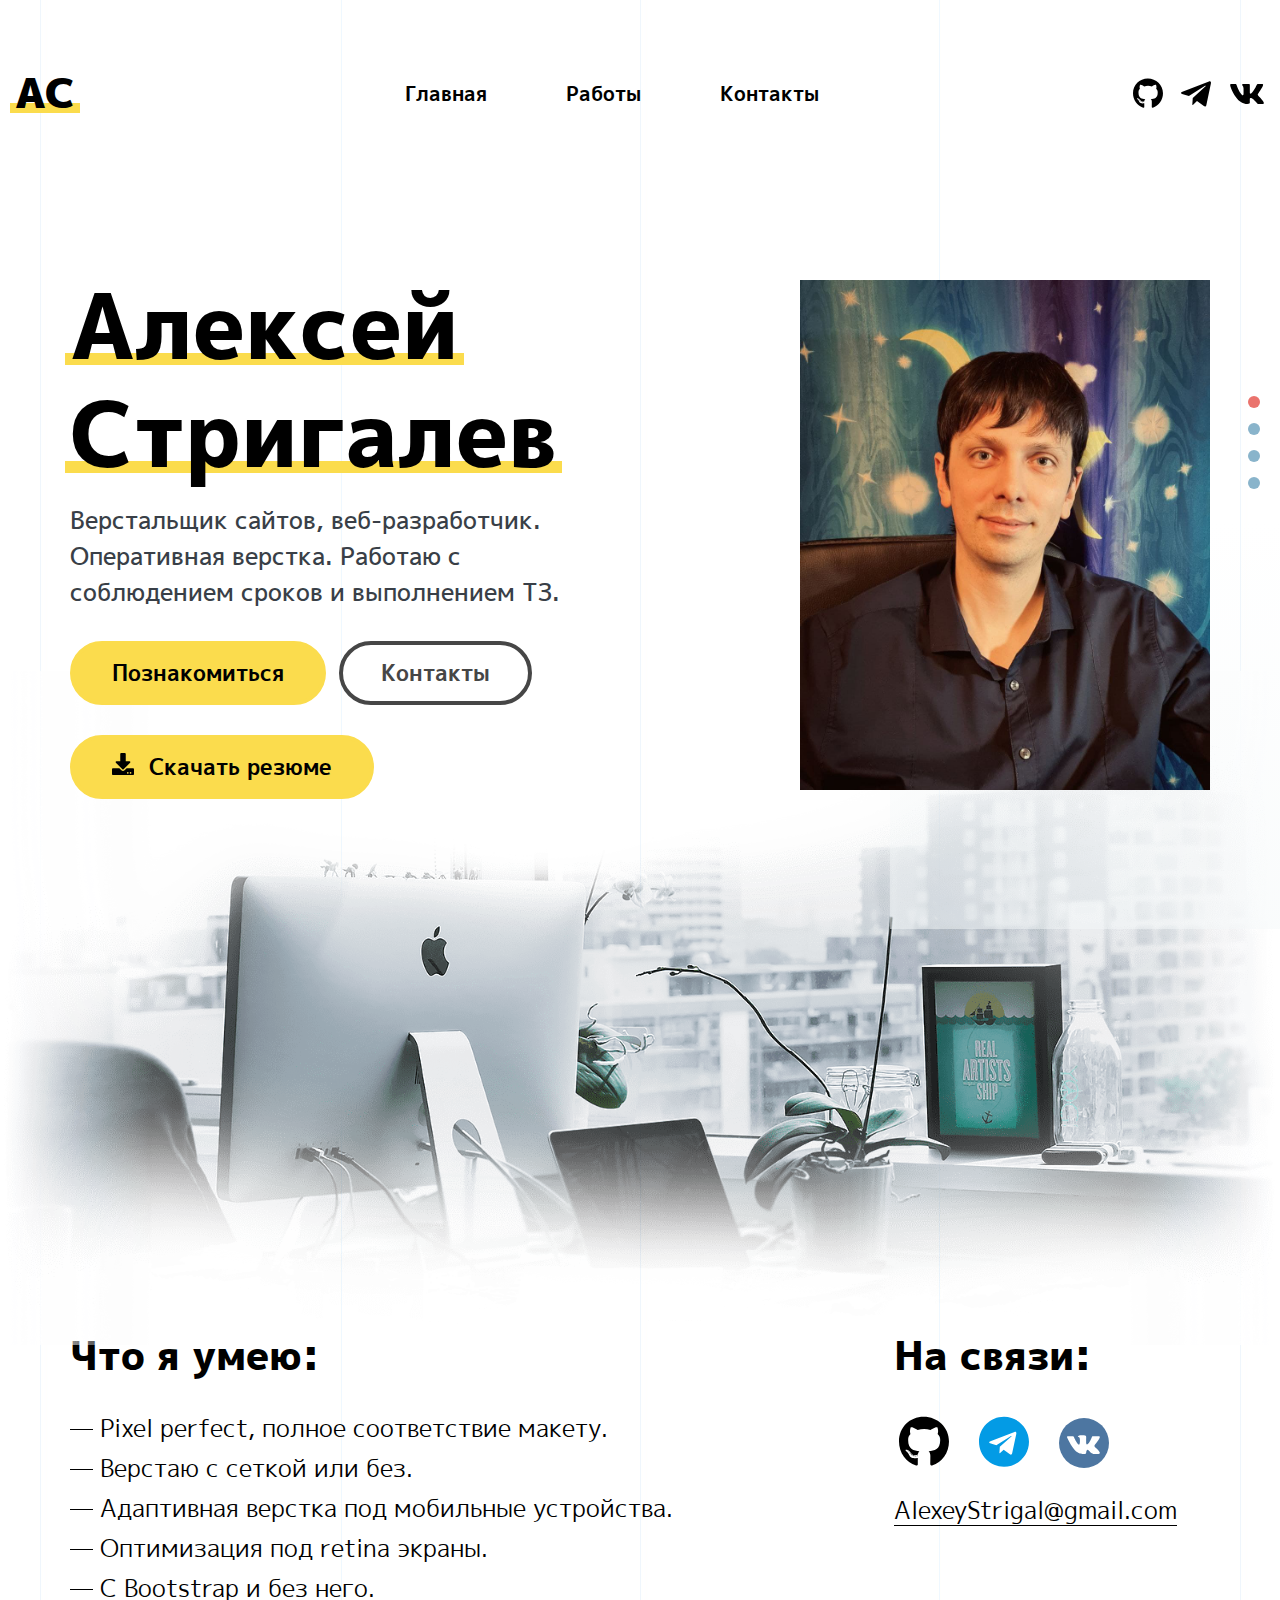
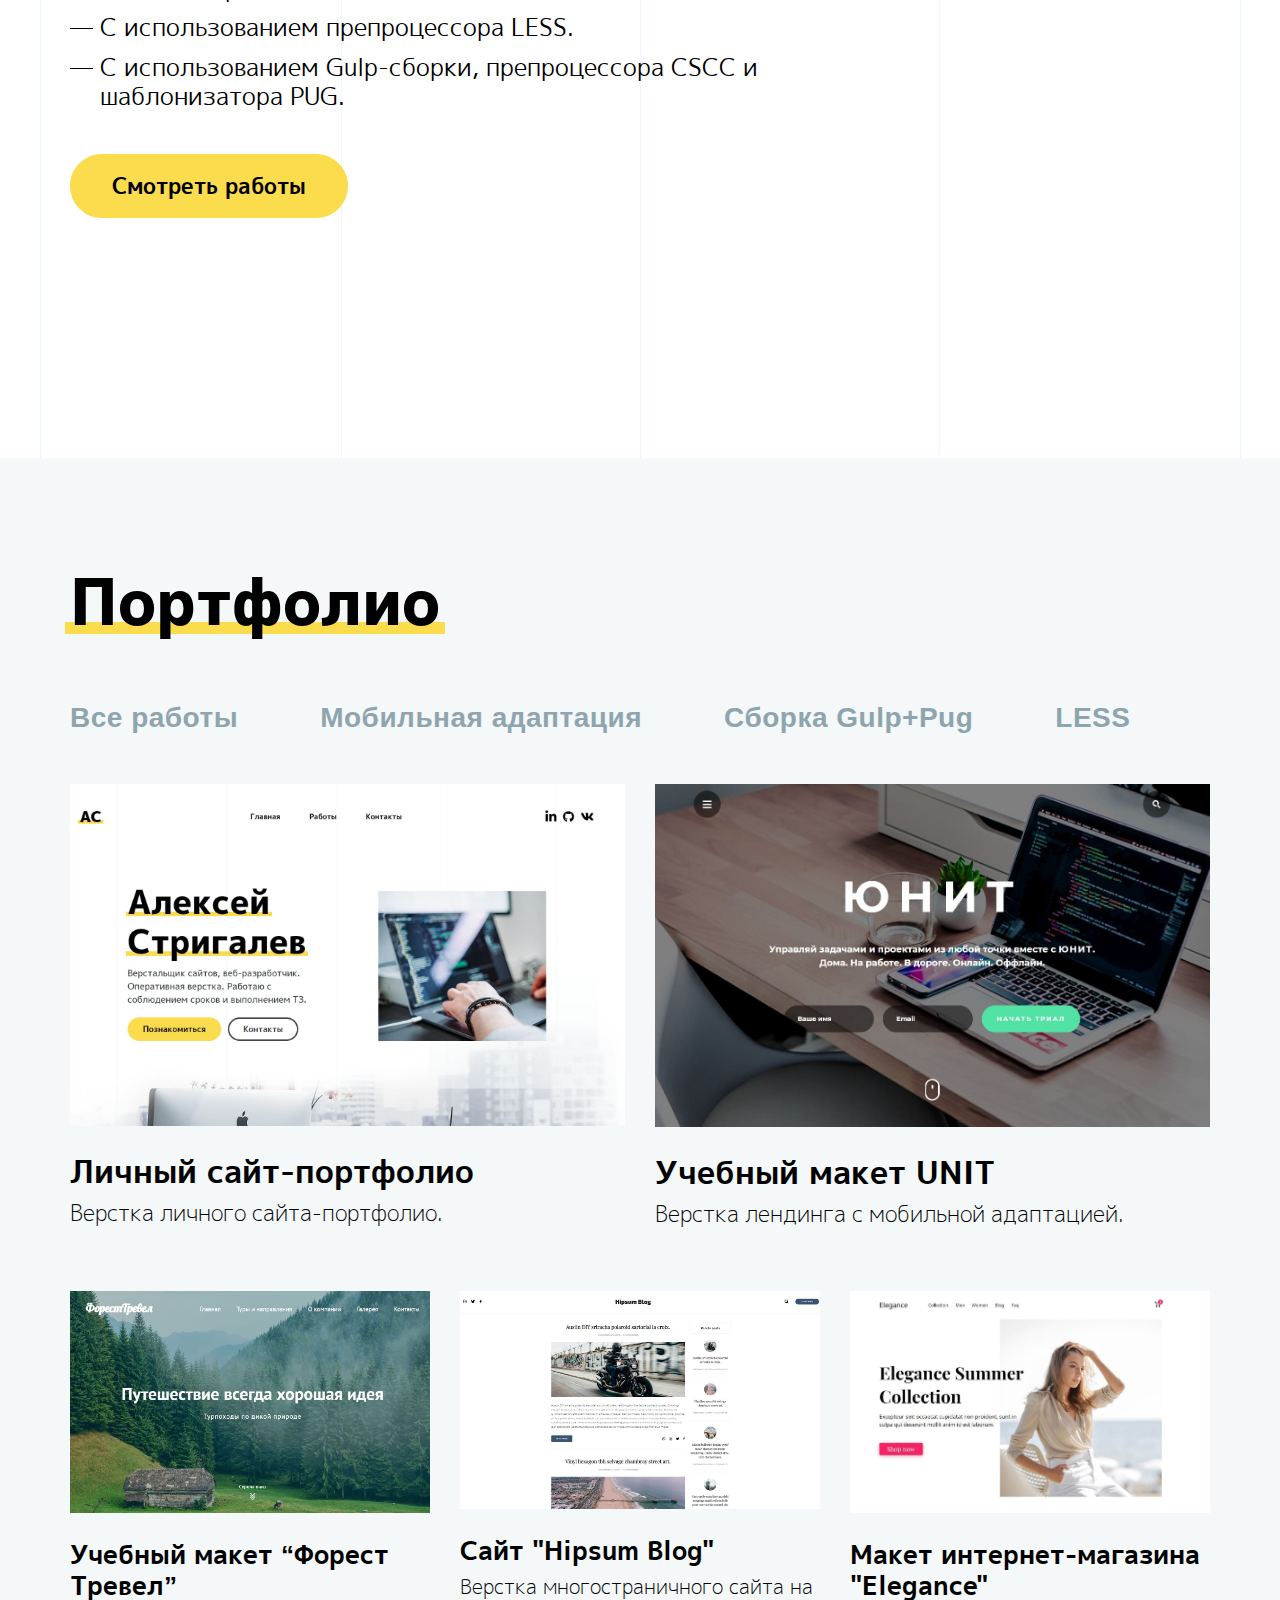
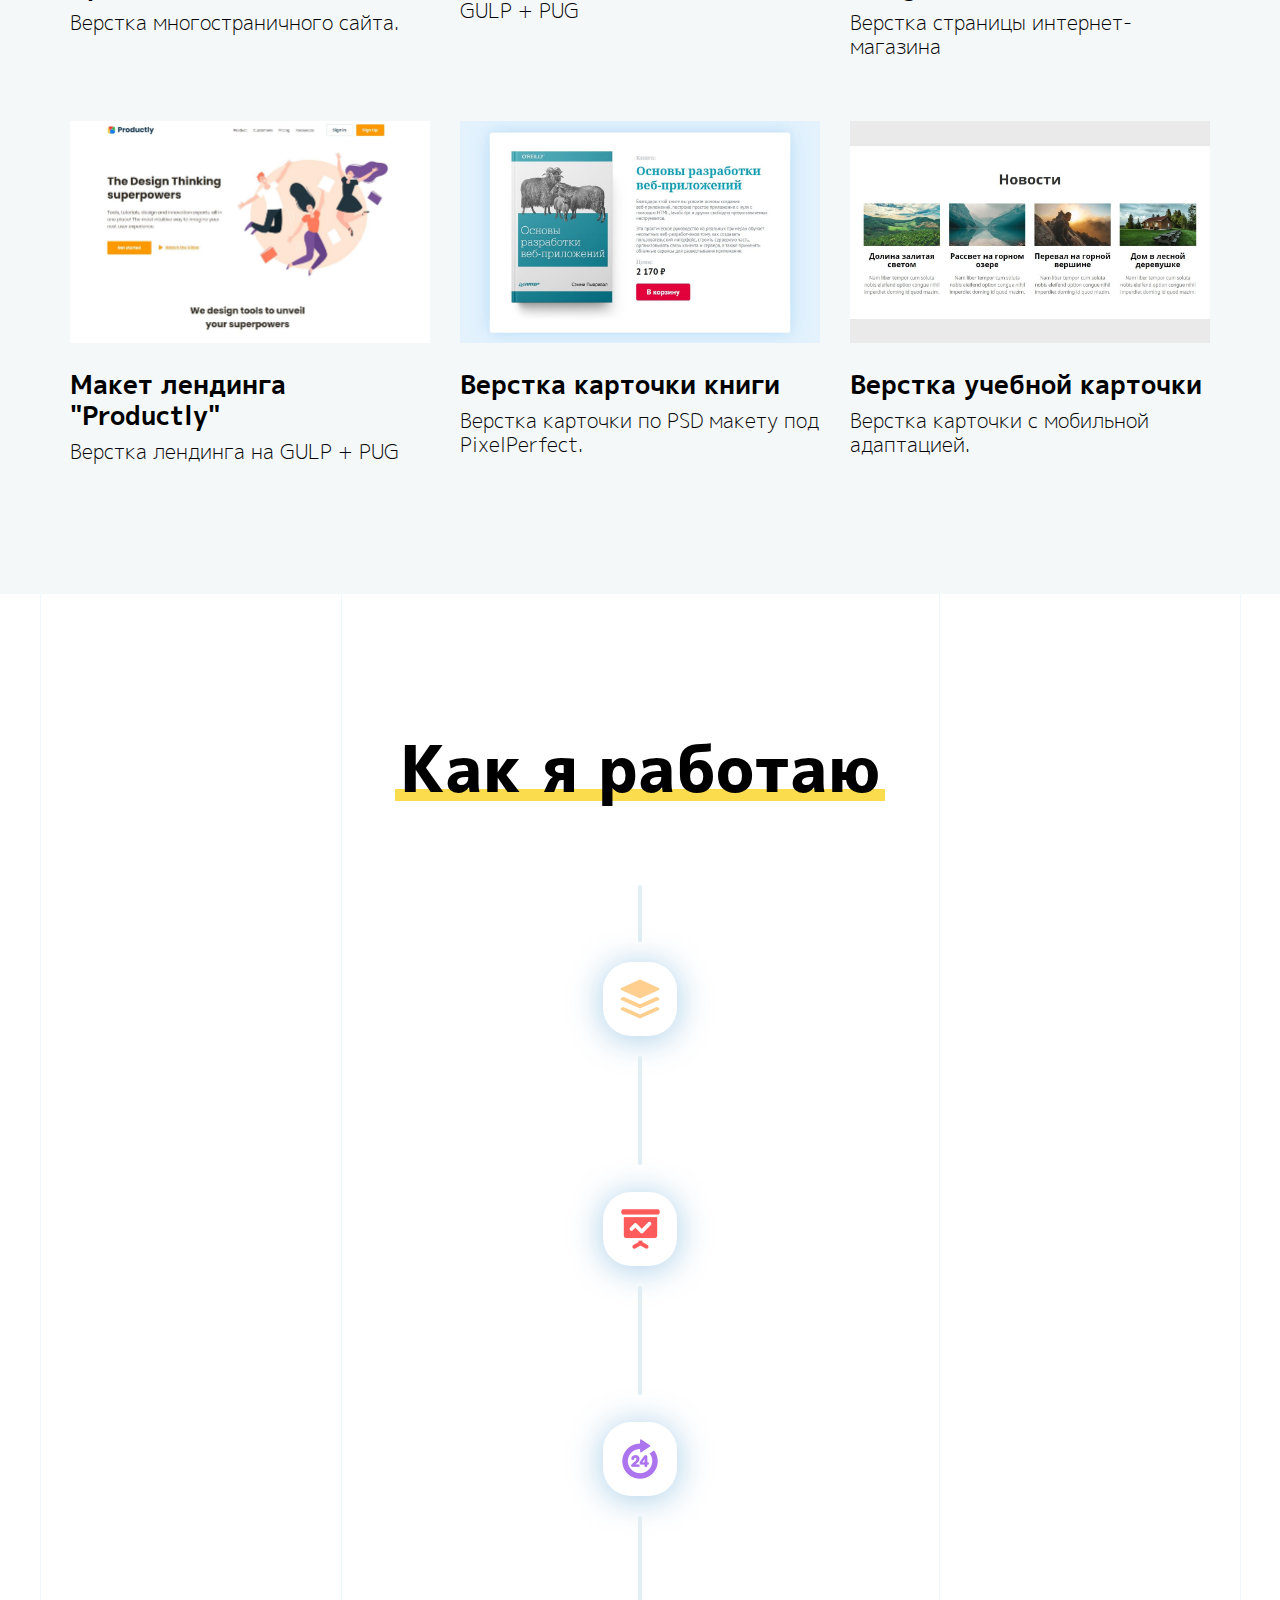
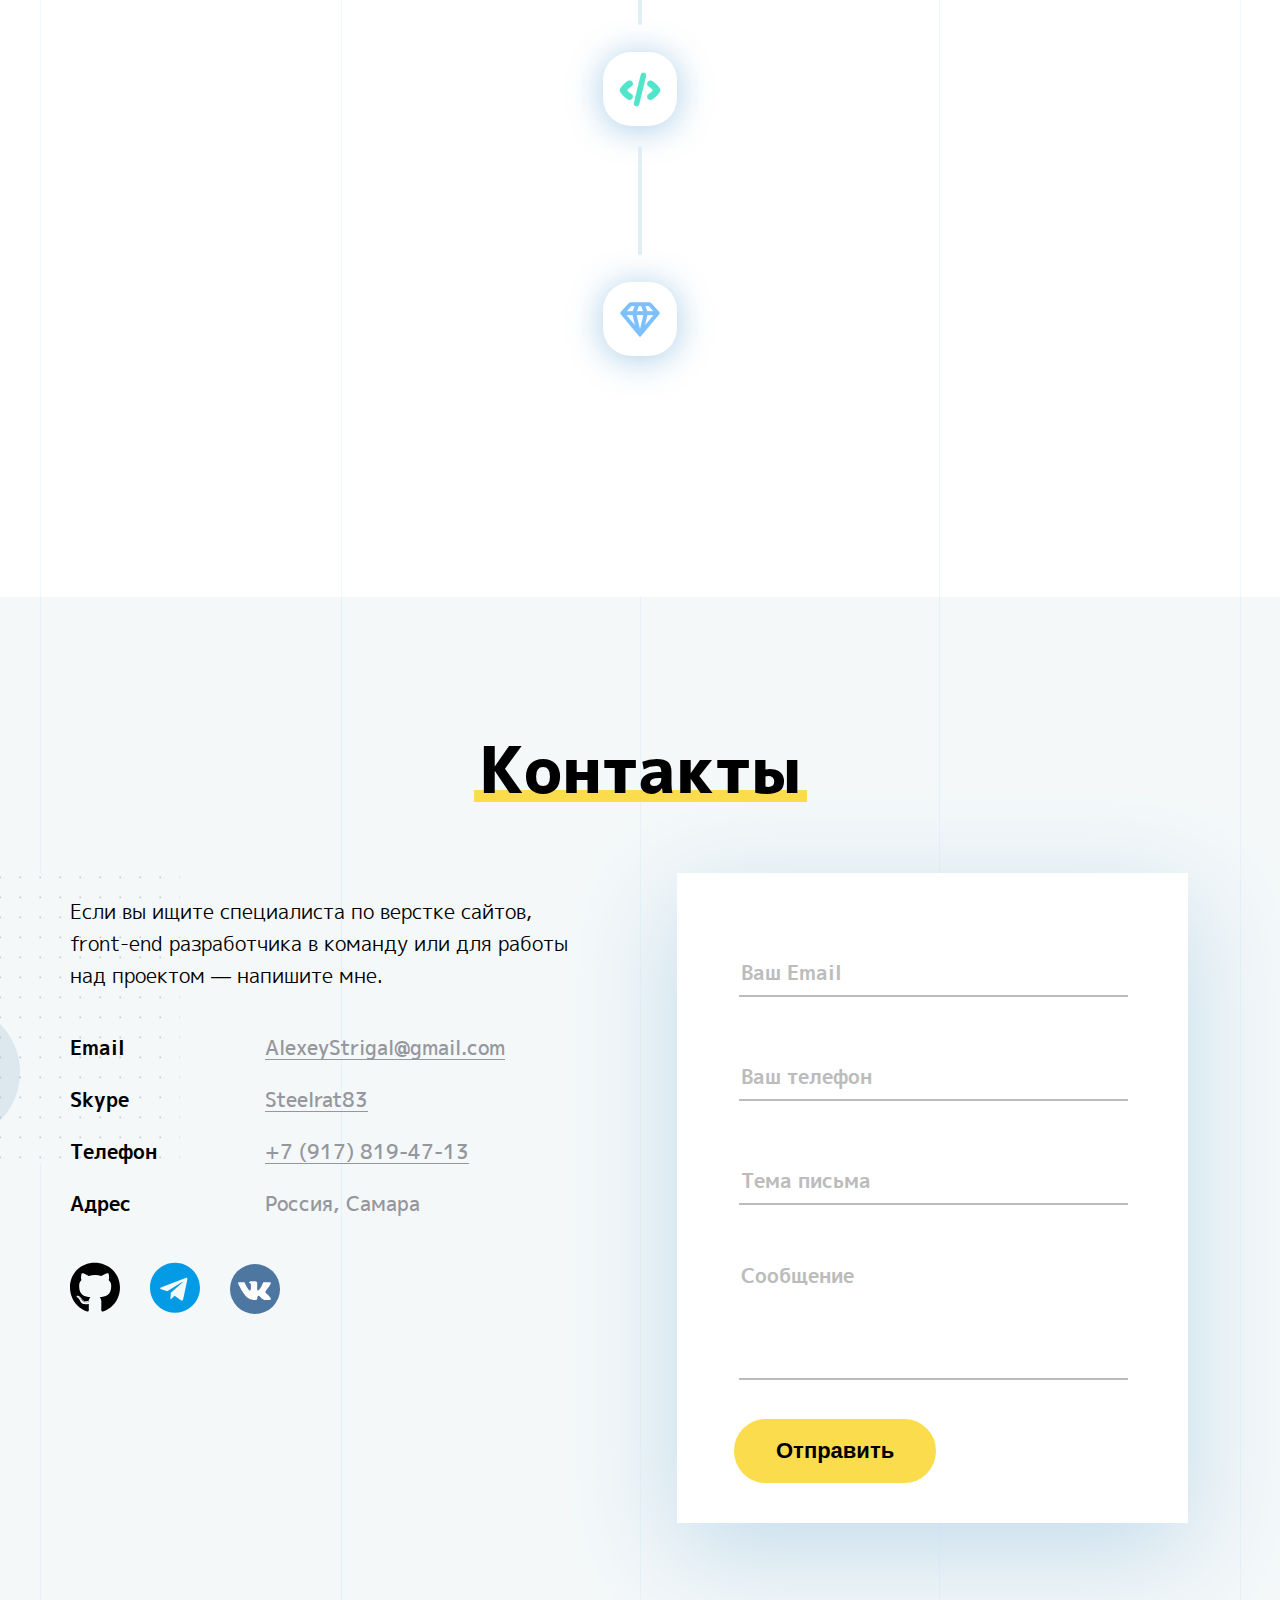
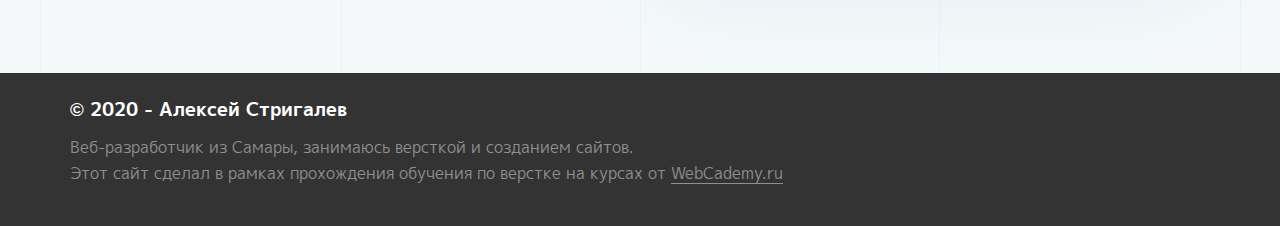
==== commit 37e0c063: "animate, phone, arrow-home, optimization img" ====
--- a/docs/index.html
+++ b/docs/index.html
@@ -97,8 +97,14 @@
                             <p>Верстальщик сайтов, веб-разработчик. Оперативная верстка. Работаю с соблюдением сроков и выполнением ТЗ.</p>
                         </div>
                         <div class="about-btn-row">
-                            <a href="#acquaintance" class="btn">Познакомиться</a>
+                            <div class="animate">
+                                <a href="#acquaintance" class="btn">Познакомиться</a>
+                            </div>
                             <a href="#contacts" class="btn btn-light">Контакты</a>
+                        </div>
+                        <div class="summary">
+                            <a href="./files/Алексей Стригалев - верстальщик.pdf" download="Алексей Стригалев - верстальщик.pdf"  class="btn">
+                                <svg aria-hidden="true" focusable="false" data-prefix="fas" data-icon="download" class="svg-inline--fa fa-download fa-w-16" role="img" xmlns="http://www.w3.org/2000/svg" viewBox="0 0 512 512"><path fill="currentColor" d="M216 0h80c13.3 0 24 10.7 24 24v168h87.7c17.8 0 26.7 21.5 14.1 34.1L269.7 378.3c-7.5 7.5-19.8 7.5-27.3 0L90.1 226.1c-12.6-12.6-3.7-34.1 14.1-34.1H192V24c0-13.3 10.7-24 24-24zm296 376v112c0 13.3-10.7 24-24 24H24c-13.3 0-24-10.7-24-24V376c0-13.3 10.7-24 24-24h146.7l49 49c20.1 20.1 52.5 20.1 72.6 0l49-49H488c13.3 0 24 10.7 24 24zm-124 88c0-11-9-20-20-20s-20 9-20 20 9 20 20 20 20-9 20-20zm64 0c0-11-9-20-20-20s-20 9-20 20 9 20 20 20 20-9 20-20z"></path></svg>Скачать резюме</a>
                         </div>
                     </div>
                     <div class="header-foto">
@@ -122,8 +128,10 @@
                             <li>Pixel perfect, полное соответствие макету.</li>
                             <li>Верстаю с сеткой или без.</li>
                             <li>Адаптивная верстка под мобильные устройства.</li>
-                            <li>Оптимизация под retina экраны</li>
+                            <li>Оптимизация под retina экраны.</li>
                             <li>С Bootstrap и без него.</li>
+                            <li>С использованием препроцессора LESS.</li>
+                            <li>С использованием Gulp-сборки, препроцессора CSCC и шаблонизатора PUG.</li>
                         </ul>
                         <a href="#portfolio" class="btn">Смотреть работы</a>
                     </div>
@@ -434,6 +442,11 @@
                         </div>
 
                         <div class="form-item">
+                            <span class="fake-placeholder">Ваш телефон</span>   
+                            <input class="form-field phone" type="phone" name="phone">
+                        </div>
+
+                        <div class="form-item">
                             <span class="fake-placeholder">Тема письма</span> 
                             <input class="form-field" type="text" name="subject">
                         </div>
@@ -456,11 +469,16 @@
     <footer class="footer">
         <div class="container">
             <h3>&copy; 2020 - Алексей Стригалев</h3>
-            <p>Веб-разработчик из Москвы, занимаюсь версткой и созданием сайтов.</p>
+            <p>Веб-разработчик из Самары, занимаюсь версткой и созданием сайтов.</p>
             <p>Этот сайт сделал в рамках прохождения обучения по верстке на курсах от <a href="https://webcademy.ru/" target="_blank">WebCademy.ru</a></p>
 
         </div>
     </footer>
+
+    <!-- Кнопка прокрутки вверх -->
+    <a href="#header" id="backTop">
+        <svg aria-hidden="true" focusable="false" data-prefix="fas" data-icon="arrow-circle-up" class="svg-inline--fa fa-arrow-circle-up fa-w-16" role="img" xmlns="http://www.w3.org/2000/svg" viewBox="0 0 512 512"><path fill="currentColor" d="M8 256C8 119 119 8 256 8s248 111 248 248-111 248-248 248S8 393 8 256zm143.6 28.9l72.4-75.5V392c0 13.3 10.7 24 24 24h16c13.3 0 24-10.7 24-24V209.4l72.4 75.5c9.3 9.7 24.8 9.9 34.3.4l10.9-11c9.4-9.4 9.4-24.6 0-33.9L273 107.7c-9.4-9.4-24.6-9.4-33.9 0L106.3 240.4c-9.4 9.4-9.4 24.6 0 33.9l10.9 11c9.6 9.5 25.1 9.3 34.4-.4z"></path></svg>
+    </a>
 
 
 
@@ -469,6 +487,7 @@
     <script src="./libs/nav.js/nav.js"></script>
     <script src="./libs/mixitup/mixitup.min.js"></script>
     <script src="./libs/fancybox/jquery.fancybox.min.js"></script>
+    <script src="./libs/phone.validate/jquery.maskedinput.min.js"></script>
     <script src="./libs/SmoothScroll.js"></script>
     <script src="https://unpkg.com/aos@2.3.1/dist/aos.js"></script>
     <script>
--- a/docs/css/main.css
+++ b/docs/css/main.css
@@ -187,6 +187,73 @@
   border-color: #181818;
   background-color: #fff;
 }
+.animate {
+  position: relative;
+  overflow: hidden;
+}
+.animate::after {
+  content: "";
+  position: absolute;
+  left: -50px;
+  top: -50px;
+  width: 20px;
+  height: 150px;
+  -webkit-transform: rotate(45deg);
+     -moz-transform: rotate(45deg);
+      -ms-transform: rotate(45deg);
+       -o-transform: rotate(45deg);
+          transform: rotate(45deg);
+  background: -o-linear-gradient(227deg, rgba(255, 255, 255, 0.25) 6%, rgba(255, 255, 255, 0.75) 70%);
+  background: -webkit-linear-gradient(223deg, rgba(255, 255, 255, 0.25) 6%, rgba(255, 255, 255, 0.75) 70%);
+  background: -moz-linear-gradient(223deg, rgba(255, 255, 255, 0.25) 6%, rgba(255, 255, 255, 0.75) 70%);
+  background: -o-linear-gradient(223deg, rgba(255, 255, 255, 0.25) 6%, rgba(255, 255, 255, 0.75) 70%);
+  background: linear-gradient(227deg, rgba(255, 255, 255, 0.25) 6%, rgba(255, 255, 255, 0.75) 70%);
+  z-index: 5;
+  -webkit-animation-name: btnAnimate;
+     -moz-animation-name: btnAnimate;
+       -o-animation-name: btnAnimate;
+          animation-name: btnAnimate;
+  -webkit-animation-duration: 4s;
+     -moz-animation-duration: 4s;
+       -o-animation-duration: 4s;
+          animation-duration: 4s;
+  -webkit-animation-iteration-count: infinite;
+     -moz-animation-iteration-count: infinite;
+       -o-animation-iteration-count: infinite;
+          animation-iteration-count: infinite;
+}
+@-webkit-keyframes btnAnimate {
+  0% {
+    left: -5%;
+  }
+  100% {
+    left: 110%;
+  }
+}
+@-moz-keyframes btnAnimate {
+  0% {
+    left: -5%;
+  }
+  100% {
+    left: 110%;
+  }
+}
+@-o-keyframes btnAnimate {
+  0% {
+    left: -5%;
+  }
+  100% {
+    left: 110%;
+  }
+}
+@keyframes btnAnimate {
+  0% {
+    left: -5%;
+  }
+  100% {
+    left: 110%;
+  }
+}
 .underline {
   position: relative;
   display: inline-block;
@@ -233,6 +300,31 @@
 }
 .icon-telegram:hover {
   color: #039be5;
+}
+#backTop {
+  position: fixed;
+  right: 15px;
+  bottom: 15px;
+  z-index: 5;
+  display: block;
+  color: var(--border);
+  height: 40px;
+  width: 40px;
+  -webkit-border-radius: 50%;
+     -moz-border-radius: 50%;
+          border-radius: 50%;
+  border: 1px solid #fff;
+  background-color: #fff;
+}
+#backTop svg {
+  width: 40px;
+}
+#backTop:hover {
+  background-color: var(--border);
+  border: 1px solid var(--border);
+}
+#backTop:hover svg {
+  color: #fff;
 }
 #page-nav {
   display: none;
@@ -689,18 +781,36 @@
 }
 @media (min-width: 1200px) {
   .about-btn-row {
-    display: block;
-  }
-  .about-btn-row a {
+    display: -webkit-box;
+    display: -webkit-flex;
+    display: -moz-box;
+    display: -ms-flexbox;
+    display: flex;
+  }
+  .about-btn-row .animate {
     margin-right: 13px;
   }
-  .about-btn-row a:last-child {
-    margin-right: 0;
+}
+.summary {
+  margin-top: 30px;
+}
+.summary .btn {
+  font-size: 20px;
+  line-height: 48px;
+}
+.summary .btn svg {
+  width: 22px;
+  margin-right: 15px;
+}
+@media (min-width: 1200px) {
+  .summary .btn {
+    line-height: 56px;
+    font-size: 22px;
   }
 }
 .header-foto {
   width: 290px;
-  height: 290px;
+  height: 330px;
   margin-bottom: 51px;
   -o-object-fit: cover;
      object-fit: cover;
@@ -709,14 +819,14 @@
 @media (min-width: 576px) {
   .header-foto {
     width: 410px;
-    height: 410px;
+    height: 450px;
   }
 }
 @media (min-width: 768px) {
   .header-foto {
     width: 50%;
     width: 290px;
-    height: 290px;
+    height: 330px;
     margin-left: auto;
     margin-bottom: 0;
   }
@@ -725,7 +835,7 @@
   .header-foto {
     z-index: 9;
     width: 410px;
-    height: 410px;
+    height: 510px;
   }
 }
 @media (min-width: 1200px) {
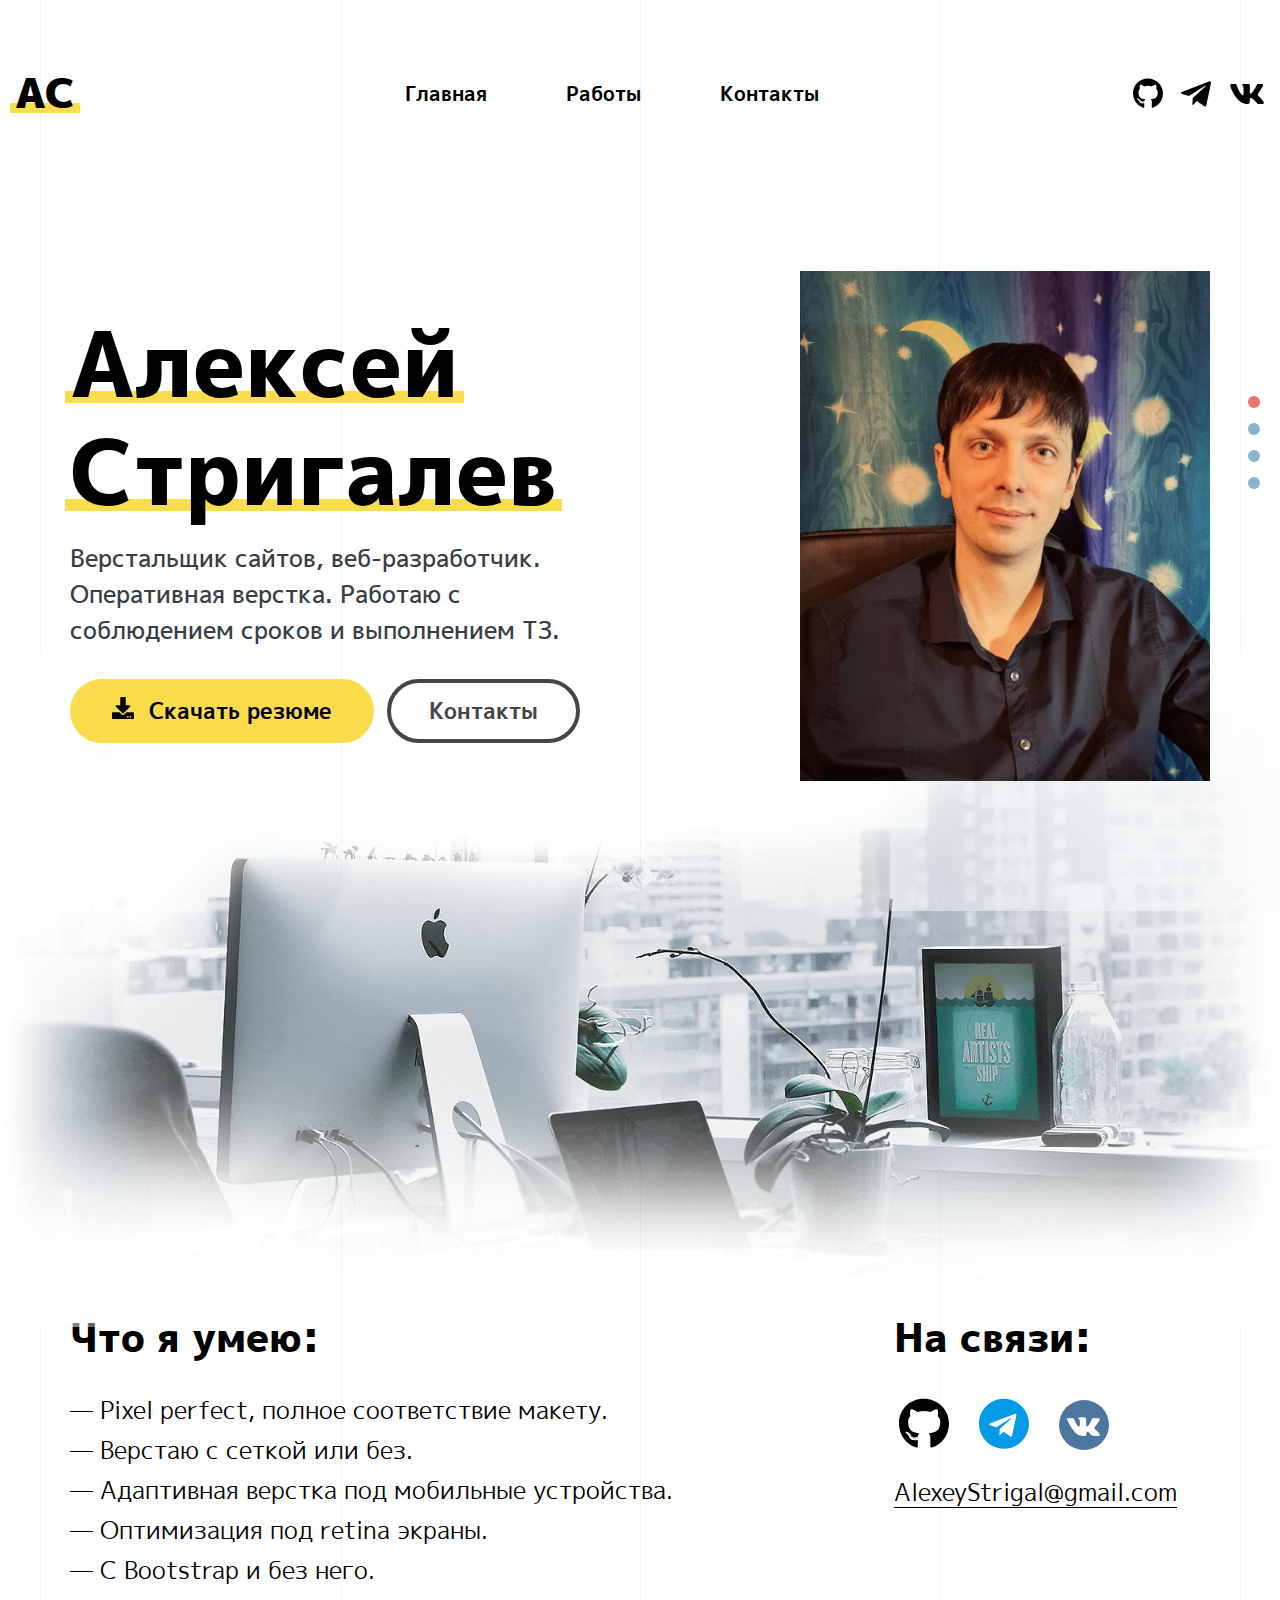
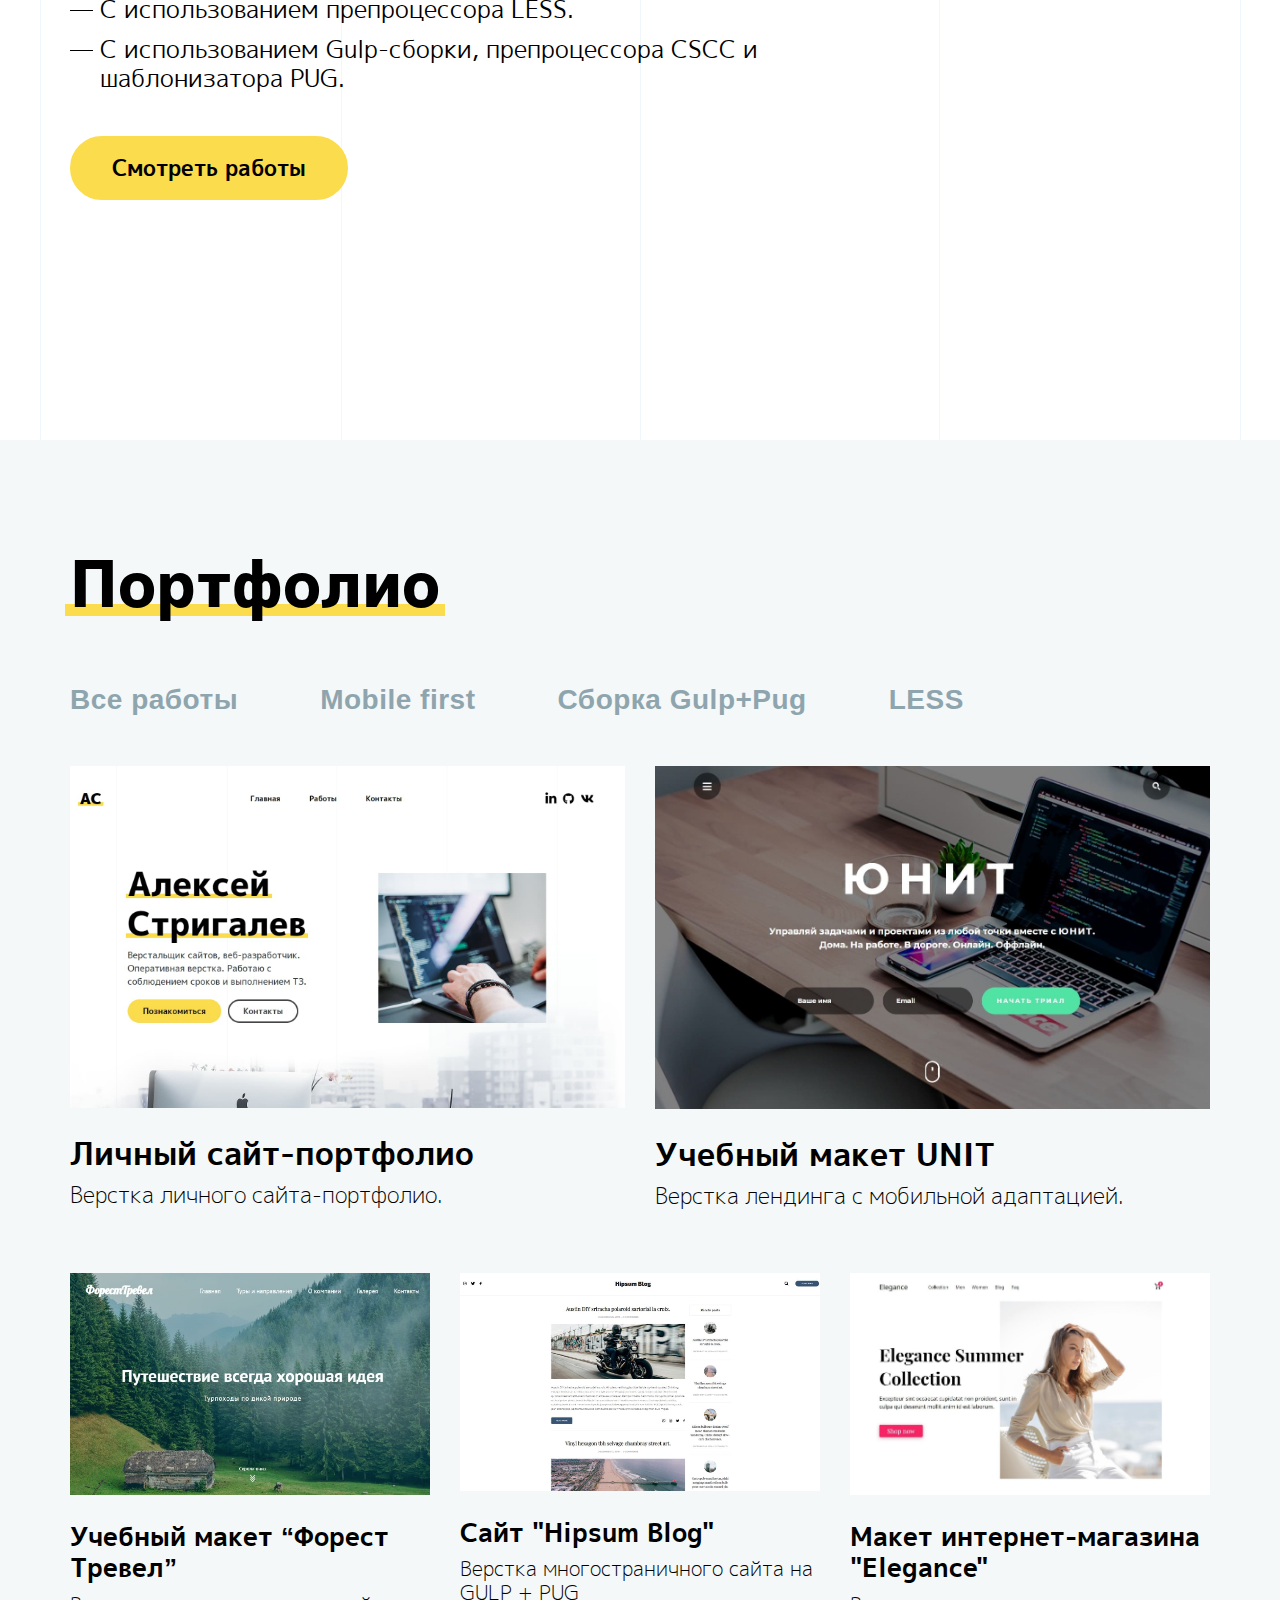
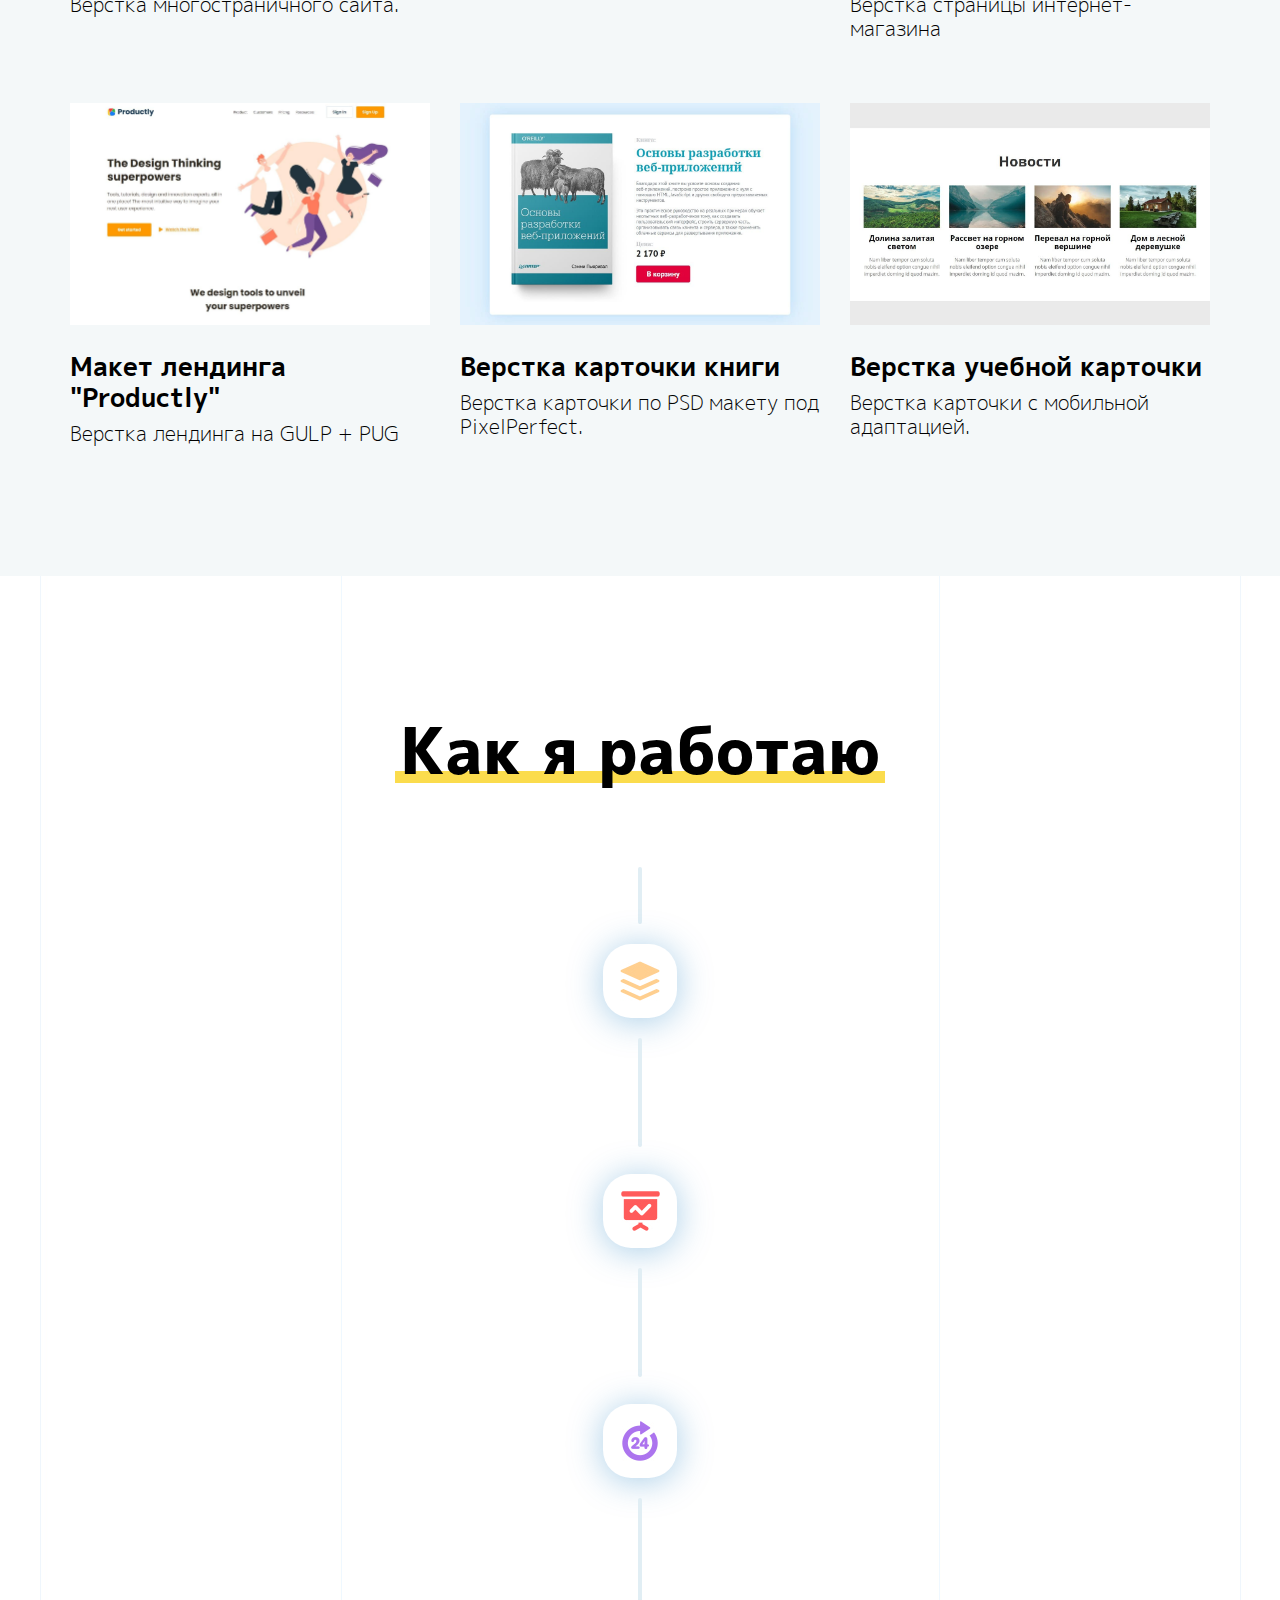
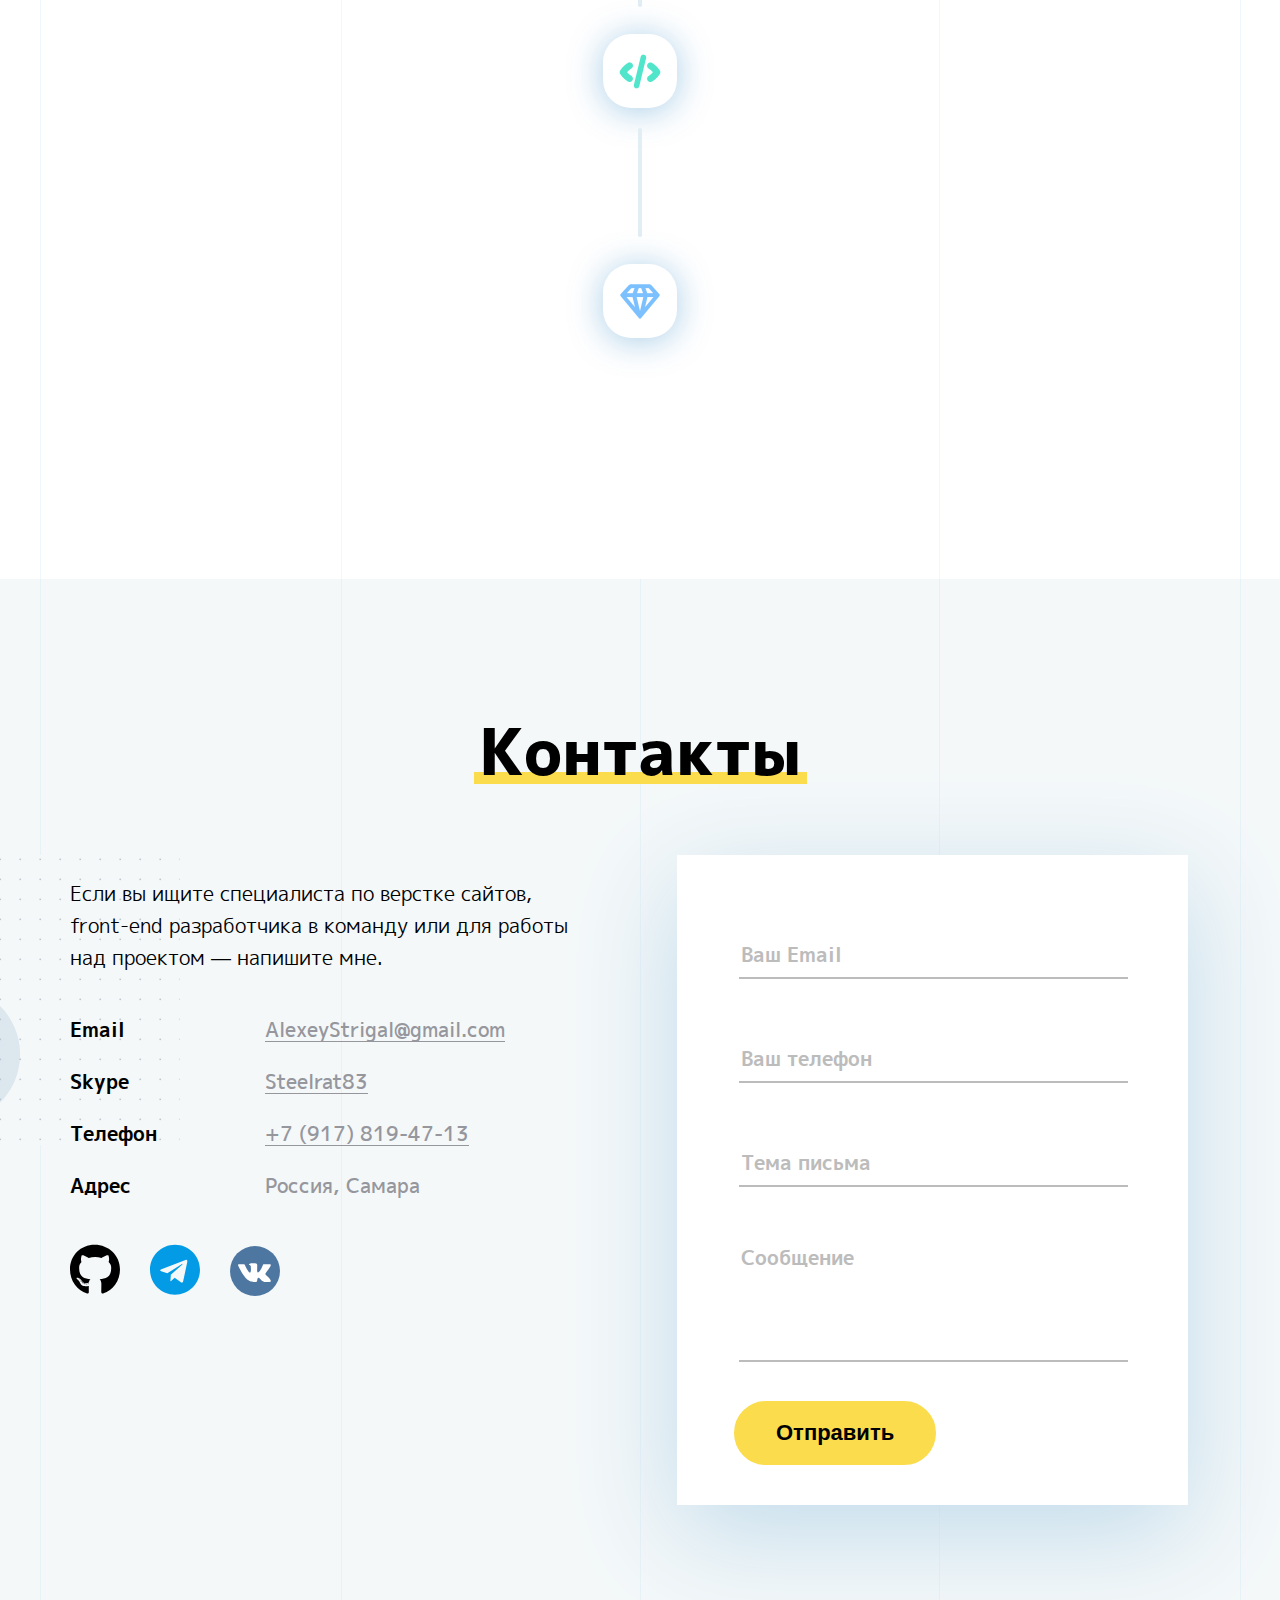
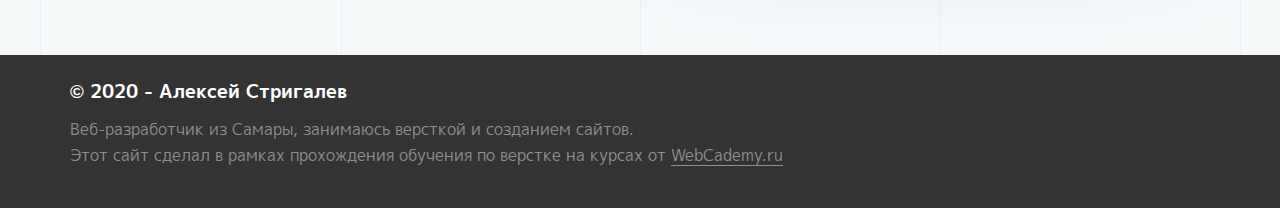
==== commit 4dac44fd: "phone input script, mini fixes" ====
--- a/docs/index.html
+++ b/docs/index.html
@@ -97,15 +97,13 @@
                             <p>Верстальщик сайтов, веб-разработчик. Оперативная верстка. Работаю с соблюдением сроков и выполнением ТЗ.</p>
                         </div>
                         <div class="about-btn-row">
-                            <div class="animate">
-                                <a href="#acquaintance" class="btn">Познакомиться</a>
+                            <div class="summary animate">
+                                <a href="./files/Алексей Стригалев - верстальщик.pdf" download="Алексей Стригалев - верстальщик.pdf"  class="btn">
+                                    <svg aria-hidden="true" focusable="false" data-prefix="fas" data-icon="download" class="svg-inline--fa fa-download fa-w-16" role="img" xmlns="http://www.w3.org/2000/svg" viewBox="0 0 512 512"><path fill="currentColor" d="M216 0h80c13.3 0 24 10.7 24 24v168h87.7c17.8 0 26.7 21.5 14.1 34.1L269.7 378.3c-7.5 7.5-19.8 7.5-27.3 0L90.1 226.1c-12.6-12.6-3.7-34.1 14.1-34.1H192V24c0-13.3 10.7-24 24-24zm296 376v112c0 13.3-10.7 24-24 24H24c-13.3 0-24-10.7-24-24V376c0-13.3 10.7-24 24-24h146.7l49 49c20.1 20.1 52.5 20.1 72.6 0l49-49H488c13.3 0 24 10.7 24 24zm-124 88c0-11-9-20-20-20s-20 9-20 20 9 20 20 20 20-9 20-20zm64 0c0-11-9-20-20-20s-20 9-20 20 9 20 20 20 20-9 20-20z"></path></svg>Скачать резюме</a>
                             </div>
                             <a href="#contacts" class="btn btn-light">Контакты</a>
                         </div>
-                        <div class="summary">
-                            <a href="./files/Алексей Стригалев - верстальщик.pdf" download="Алексей Стригалев - верстальщик.pdf"  class="btn">
-                                <svg aria-hidden="true" focusable="false" data-prefix="fas" data-icon="download" class="svg-inline--fa fa-download fa-w-16" role="img" xmlns="http://www.w3.org/2000/svg" viewBox="0 0 512 512"><path fill="currentColor" d="M216 0h80c13.3 0 24 10.7 24 24v168h87.7c17.8 0 26.7 21.5 14.1 34.1L269.7 378.3c-7.5 7.5-19.8 7.5-27.3 0L90.1 226.1c-12.6-12.6-3.7-34.1 14.1-34.1H192V24c0-13.3 10.7-24 24-24zm296 376v112c0 13.3-10.7 24-24 24H24c-13.3 0-24-10.7-24-24V376c0-13.3 10.7-24 24-24h146.7l49 49c20.1 20.1 52.5 20.1 72.6 0l49-49H488c13.3 0 24 10.7 24 24zm-124 88c0-11-9-20-20-20s-20 9-20 20 9 20 20 20 20-9 20-20zm64 0c0-11-9-20-20-20s-20 9-20 20 9 20 20 20 20-9 20-20z"></path></svg>Скачать резюме</a>
-                        </div>
+                        
                     </div>
                     <div class="header-foto">
                         <img src="./img/main/header/avator.jpg" alt="Foto">
@@ -169,7 +167,7 @@
 
                     <div class="portfolio-menu">
                         <button class="control-active" data-filter="all">Все работы</button>
-                        <button data-filter=".mobile">Мобильная адаптация</button>
+                        <button data-filter=".mobile">Mobile first</button>
                         <button data-filter=".gulp">Сборка Gulp+Pug</button>
                         <button data-filter=".less">LESS</button>
                     </div>
@@ -309,7 +307,7 @@
             <div class="work-timeline">
 
                 <div class="work-timeline-row">
-                    <div class="work-timeline-desc" data-aos="fade-right" data-aos-duration="1000">
+                    <div class="work-timeline-desc" data-aos="fade-right" data-aos-duration="1000" data-aos-once="true">
                         <h3 class="underline">Оцениваю макет</h3>
                         <p>Оцениваю объем работы, сложность, нюансы. Задаю вопросы.</p>
                         <p class="work-timeline-time">Время: 2 - 4 часа</p>
@@ -320,7 +318,7 @@
                 </div>
 
                 <div class="work-timeline-row">
-                    <div class="work-timeline-desc" data-aos="fade-left" data-aos-duration="1000">
+                    <div class="work-timeline-desc" data-aos="fade-left" data-aos-duration="1000" data-aos-once="true">
                         <h3 class="underline">ТЗ, смета и график работ</h3>
                         <p>Согласовываем техническое задание и график работ по проекту. Осмечиваю стоимость по этапам работы.</p>
                         <p class="work-timeline-time">Время: 2 - 4 часа</p>
@@ -331,7 +329,7 @@
                 </div>
 
                 <div class="work-timeline-row">
-                    <div class="work-timeline-desc" data-aos="fade-right" data-aos-duration="1000">
+                    <div class="work-timeline-desc" data-aos="fade-right" data-aos-duration="1000" data-aos-once="true">
                         <h3 class="underline">Вы держите руку на пульсе</h3>
                         <p>Выдаю клиенту доступ к GitHub репозиторию и доске Trello. Вы в любое время можете видеть актуальное состояние проекта и задач.</p>
                         <p class="work-timeline-time">Время: 2 - 4 часа</p>
@@ -342,7 +340,7 @@
                 </div>
 
                 <div class="work-timeline-row">
-                    <div class="work-timeline-desc" data-aos="fade-left" data-aos-duration="1000">
+                    <div class="work-timeline-desc" data-aos="fade-left" data-aos-duration="1000" data-aos-once="true">
                         <h3 class="underline">Выполняю каждый этап</h3>
                         <p>Поочередно выполняю каждый этап работы. Передаю результаты. Заказчик производит поэтапную оплату.</p>
                         <p class="work-timeline-time">Время: 2 - 4 часа</p>
@@ -353,7 +351,7 @@
                 </div>
 
                 <div class="work-timeline-row">
-                    <div class="work-timeline-desc" data-aos="fade-right" data-aos-duration="1000">
+                    <div class="work-timeline-desc" data-aos="fade-right" data-aos-duration="1000" data-aos-once="true">
                         <h3 class="underline">Финальное ревью проекта</h3>
                         <p>Проект готов. Финальное ревью и полировка до идеального состояния. Передаю файлы проекта, заливаю сайт на хостинг заказчика.</p>
                         <p class="work-timeline-time">Время: 2 - 4 часа</p>
--- a/docs/css/main.css
+++ b/docs/css/main.css
@@ -758,6 +758,7 @@
   }
 }
 .about-desk {
+  margin-bottom: 15px;
   font-size: 18px;
   font-weight: 500;
   color: #393f47;
@@ -777,22 +778,22 @@
   margin-bottom: 0;
 }
 .about-btn-row {
+  display: -webkit-box;
+  display: -webkit-flex;
+  display: -moz-box;
+  display: -ms-flexbox;
+  display: flex;
+}
+.about-btn-row > a {
   display: none;
 }
 @media (min-width: 1200px) {
-  .about-btn-row {
-    display: -webkit-box;
-    display: -webkit-flex;
-    display: -moz-box;
-    display: -ms-flexbox;
-    display: flex;
+  .about-btn-row > a {
+    display: inline-block;
   }
   .about-btn-row .animate {
     margin-right: 13px;
   }
-}
-.summary {
-  margin-top: 30px;
 }
 .summary .btn {
   font-size: 20px;
@@ -1196,20 +1197,26 @@
       -ms-flex-pack: center;
           justify-content: center;
   margin-bottom: 43px;
+  -webkit-column-gap: 30px;
+     -moz-column-gap: 30px;
+          column-gap: 30px;
+  row-gap: 49px;
 }
 @media (min-width: 768px) {
   .portfolio-cards-row {
-    -webkit-box-pack: justify;
-    -webkit-justify-content: space-between;
-       -moz-box-pack: justify;
-        -ms-flex-pack: justify;
-            justify-content: space-between;
+    -webkit-box-pack: start;
+    -webkit-justify-content: start;
+       -moz-box-pack: start;
+        -ms-flex-pack: start;
+            justify-content: start;
     margin-bottom: 38px;
+    row-gap: 44px;
   }
 }
 @media (min-width: 1200px) {
   .portfolio-cards-row {
     margin-bottom: 0;
+    row-gap: 63px;
   }
 }
 .all-jobs-link {
@@ -1246,12 +1253,7 @@
 }
 @media (min-width: 576px) {
   .portfolio-card {
-    max-width: 340px;
-  }
-}
-@media (min-width: 768px) {
-  .portfolio-card {
-    max-width: 340px;
+    max-width: 339px;
   }
 }
 @media (min-width: 992px) {
@@ -1262,43 +1264,6 @@
 @media (min-width: 1200px) {
   .portfolio-card {
     max-width: 360px;
-  }
-}
-.portfolio-card {
-  margin-bottom: 49px;
-}
-.portfolio-card:last-child {
-  margin-bottom: 0;
-}
-@media (min-width: 768px) {
-  .portfolio-card {
-    margin-bottom: 44px;
-  }
-  .portfolio-card:nth-last-child(2) {
-    margin-bottom: 0;
-  }
-}
-@media (min-width: 1200px) {
-  .portfolio-card {
-    margin-bottom: 63px;
-  }
-  .portfolio-card:nth-last-child(3) {
-    margin-bottom: 0;
-  }
-}
-@media (min-width: 768px) {
-  .portfolio-card:nth-child(odd) {
-    margin-right: 28px;
-  }
-}
-@media (min-width: 992px) {
-  .portfolio-card:nth-child(odd) {
-    margin-right: 30px;
-  }
-}
-@media (min-width: 1200px) {
-  .portfolio-card:nth-child(odd) {
-    margin-right: 0;
   }
 }
 .hide-card {
@@ -1444,7 +1409,7 @@
   }
 }
 .portfolio-card-big {
-  max-width: 340px;
+  max-width: 339px;
 }
 @media (min-width: 992px) {
   .portfolio-card-big {
